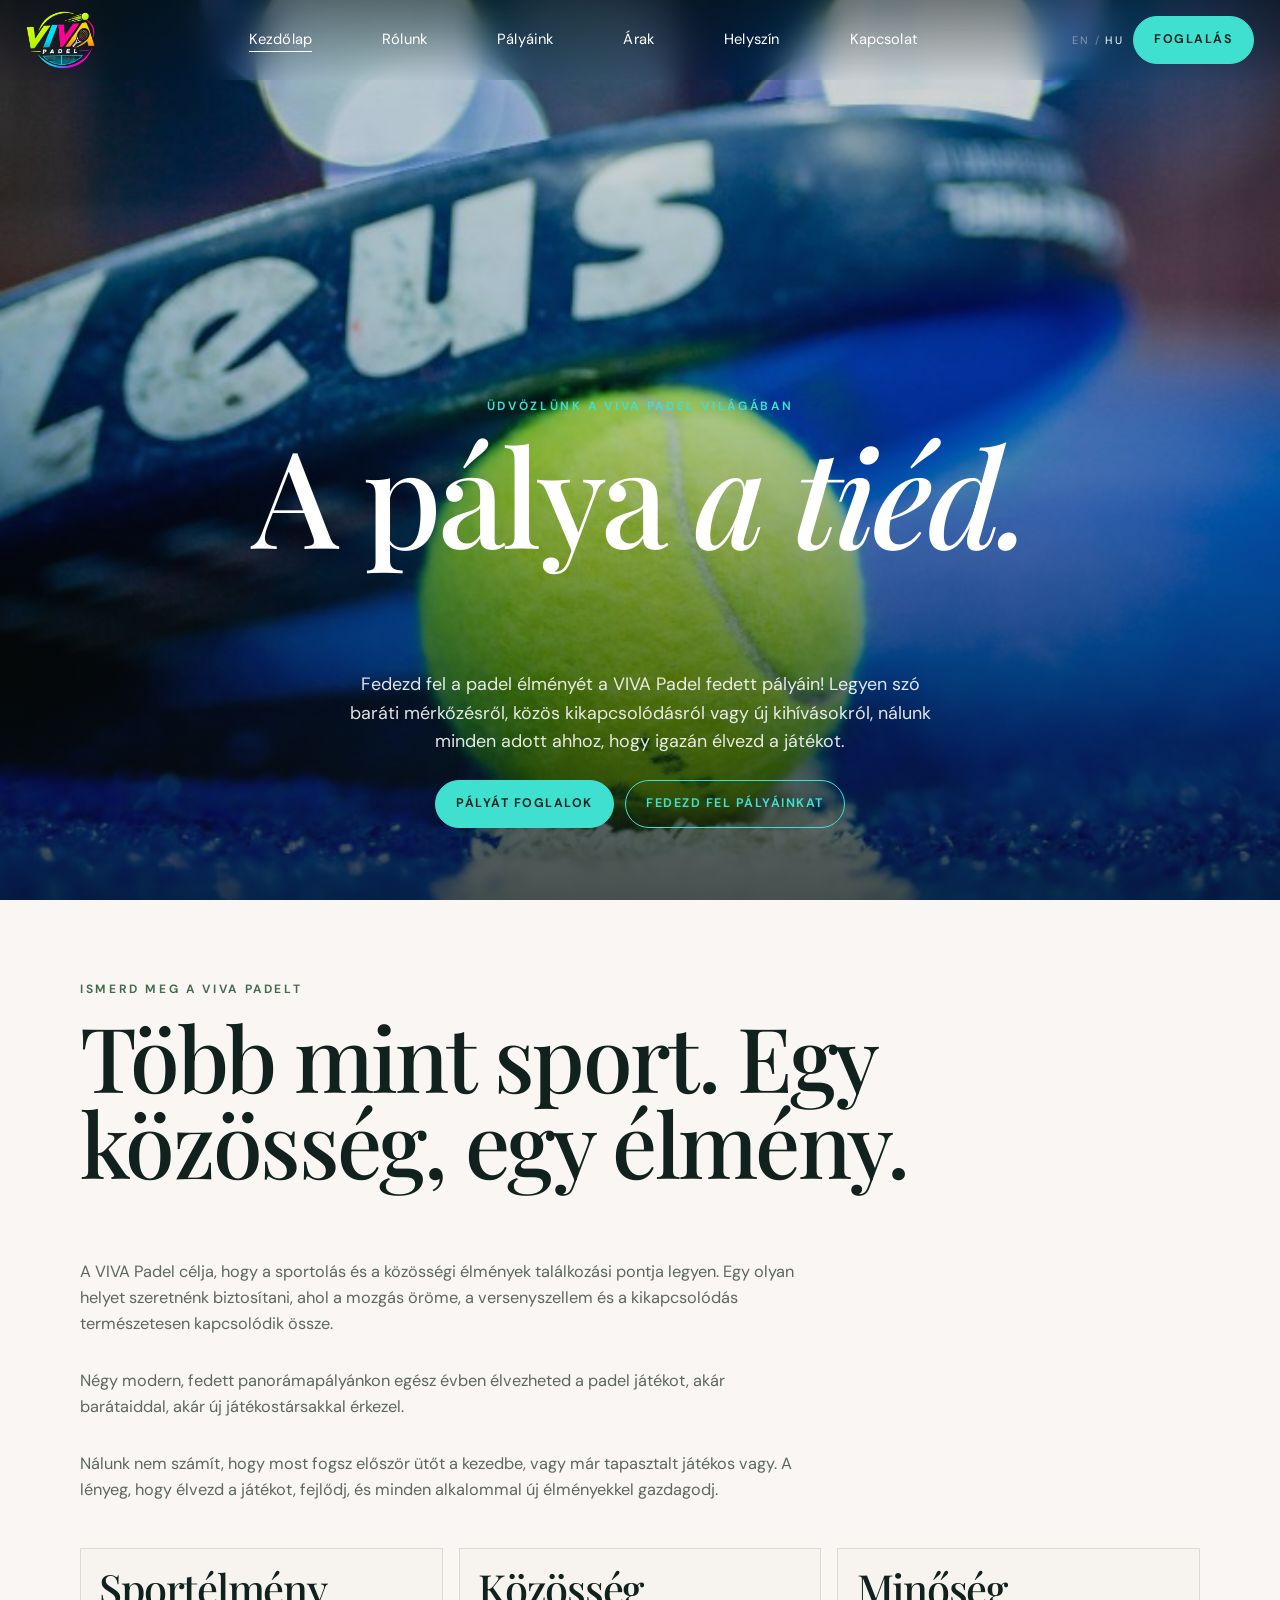
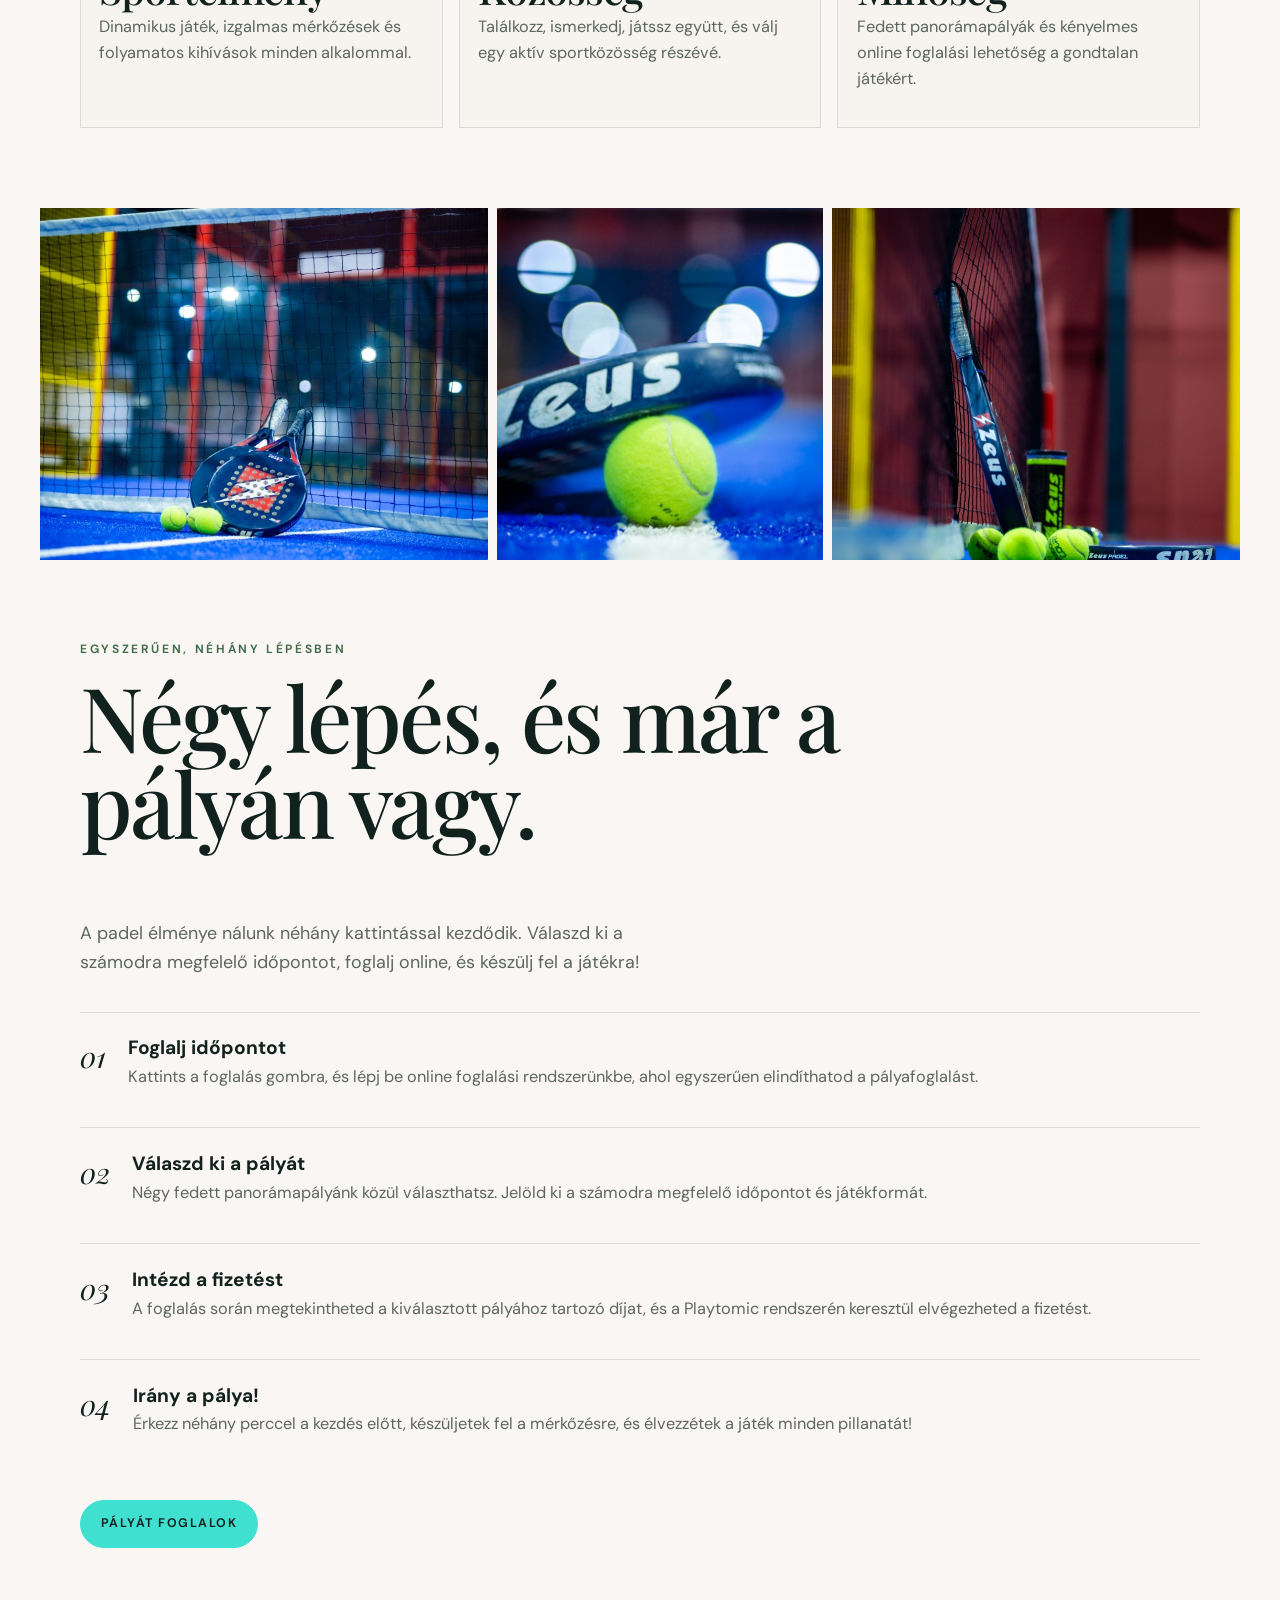
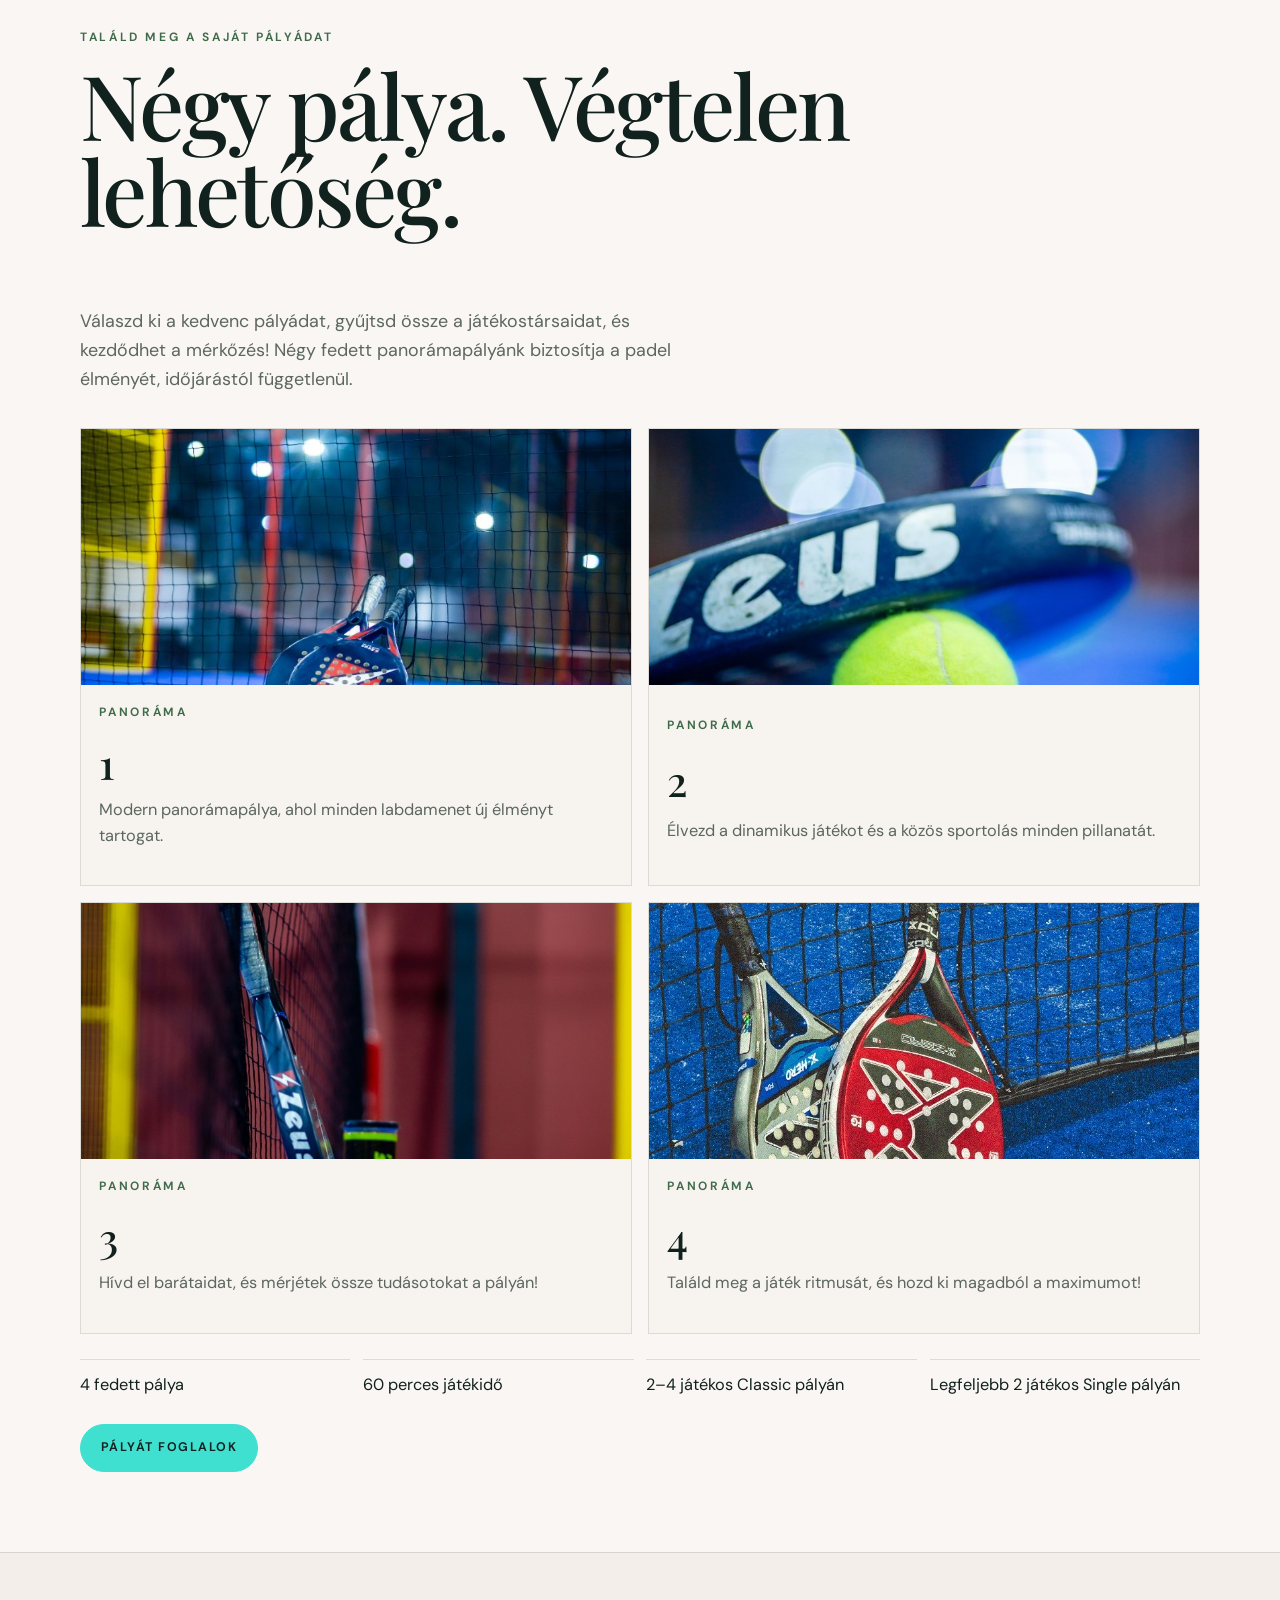
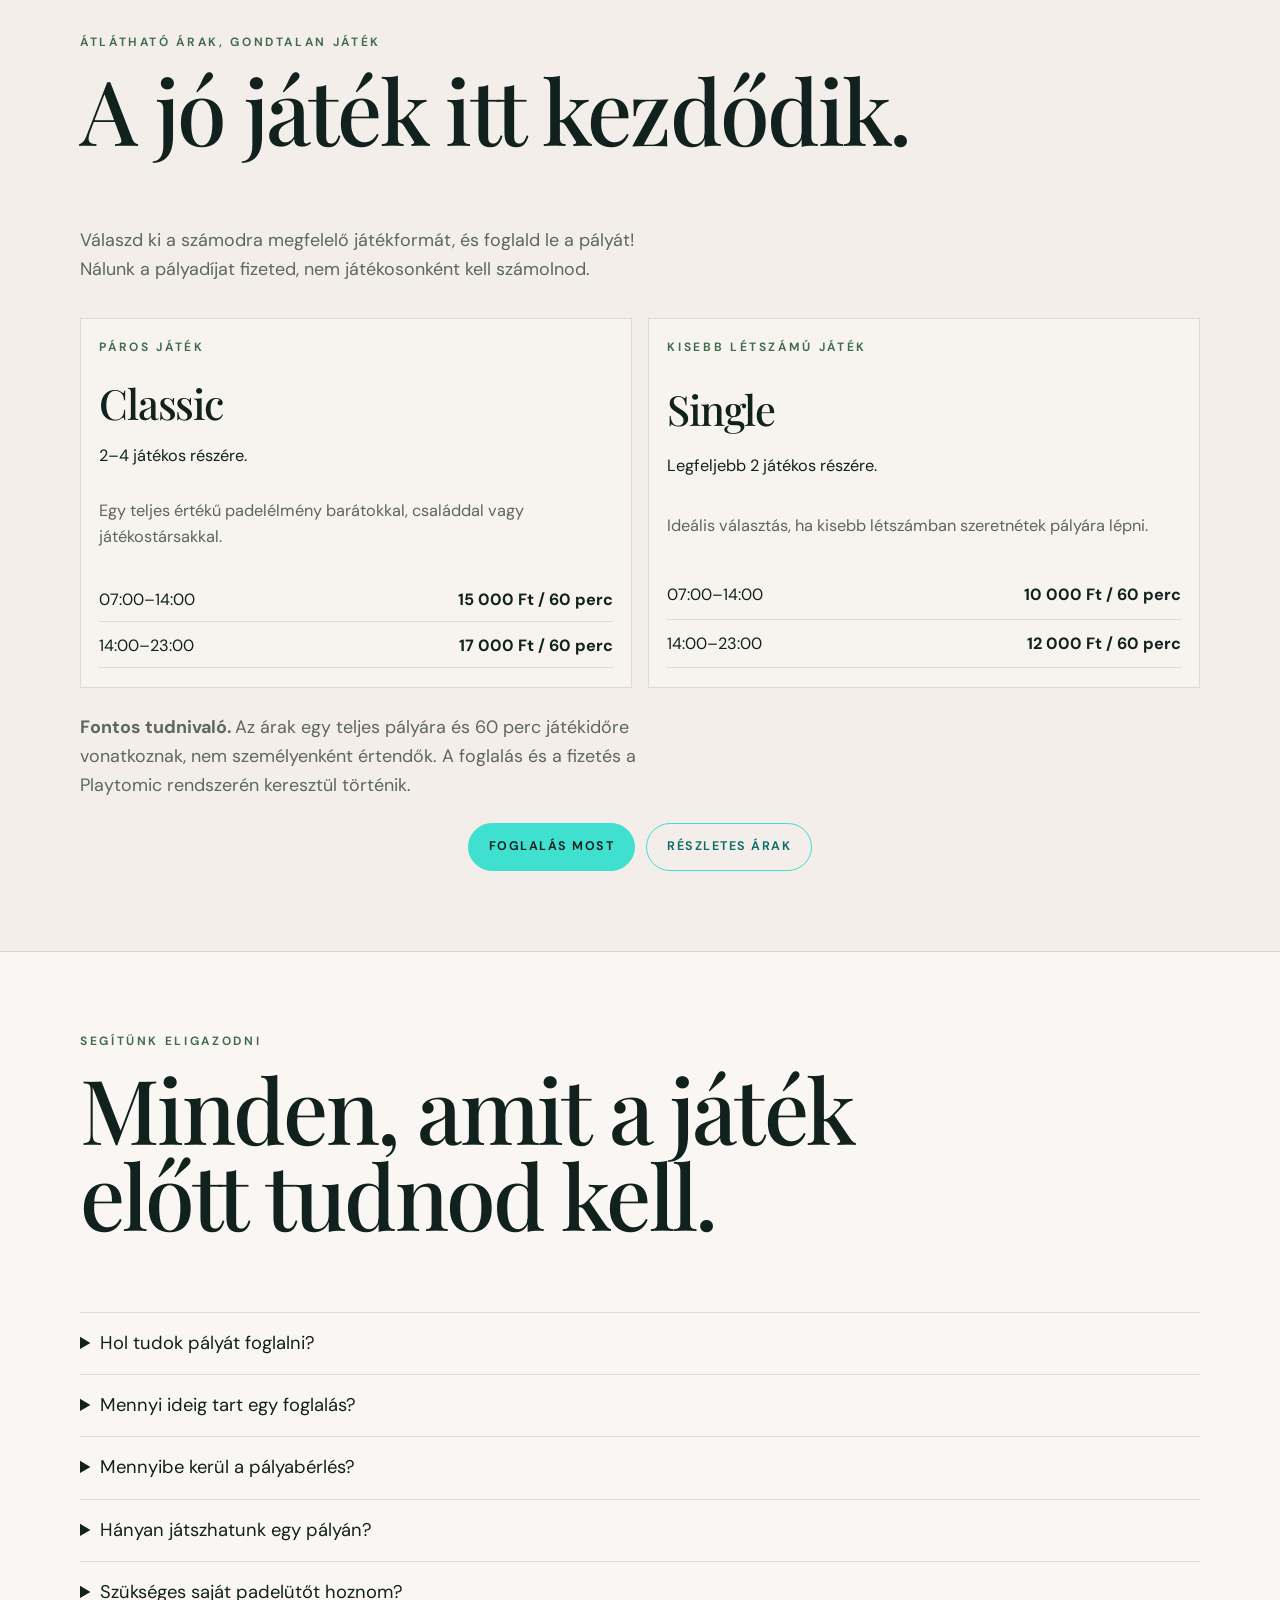
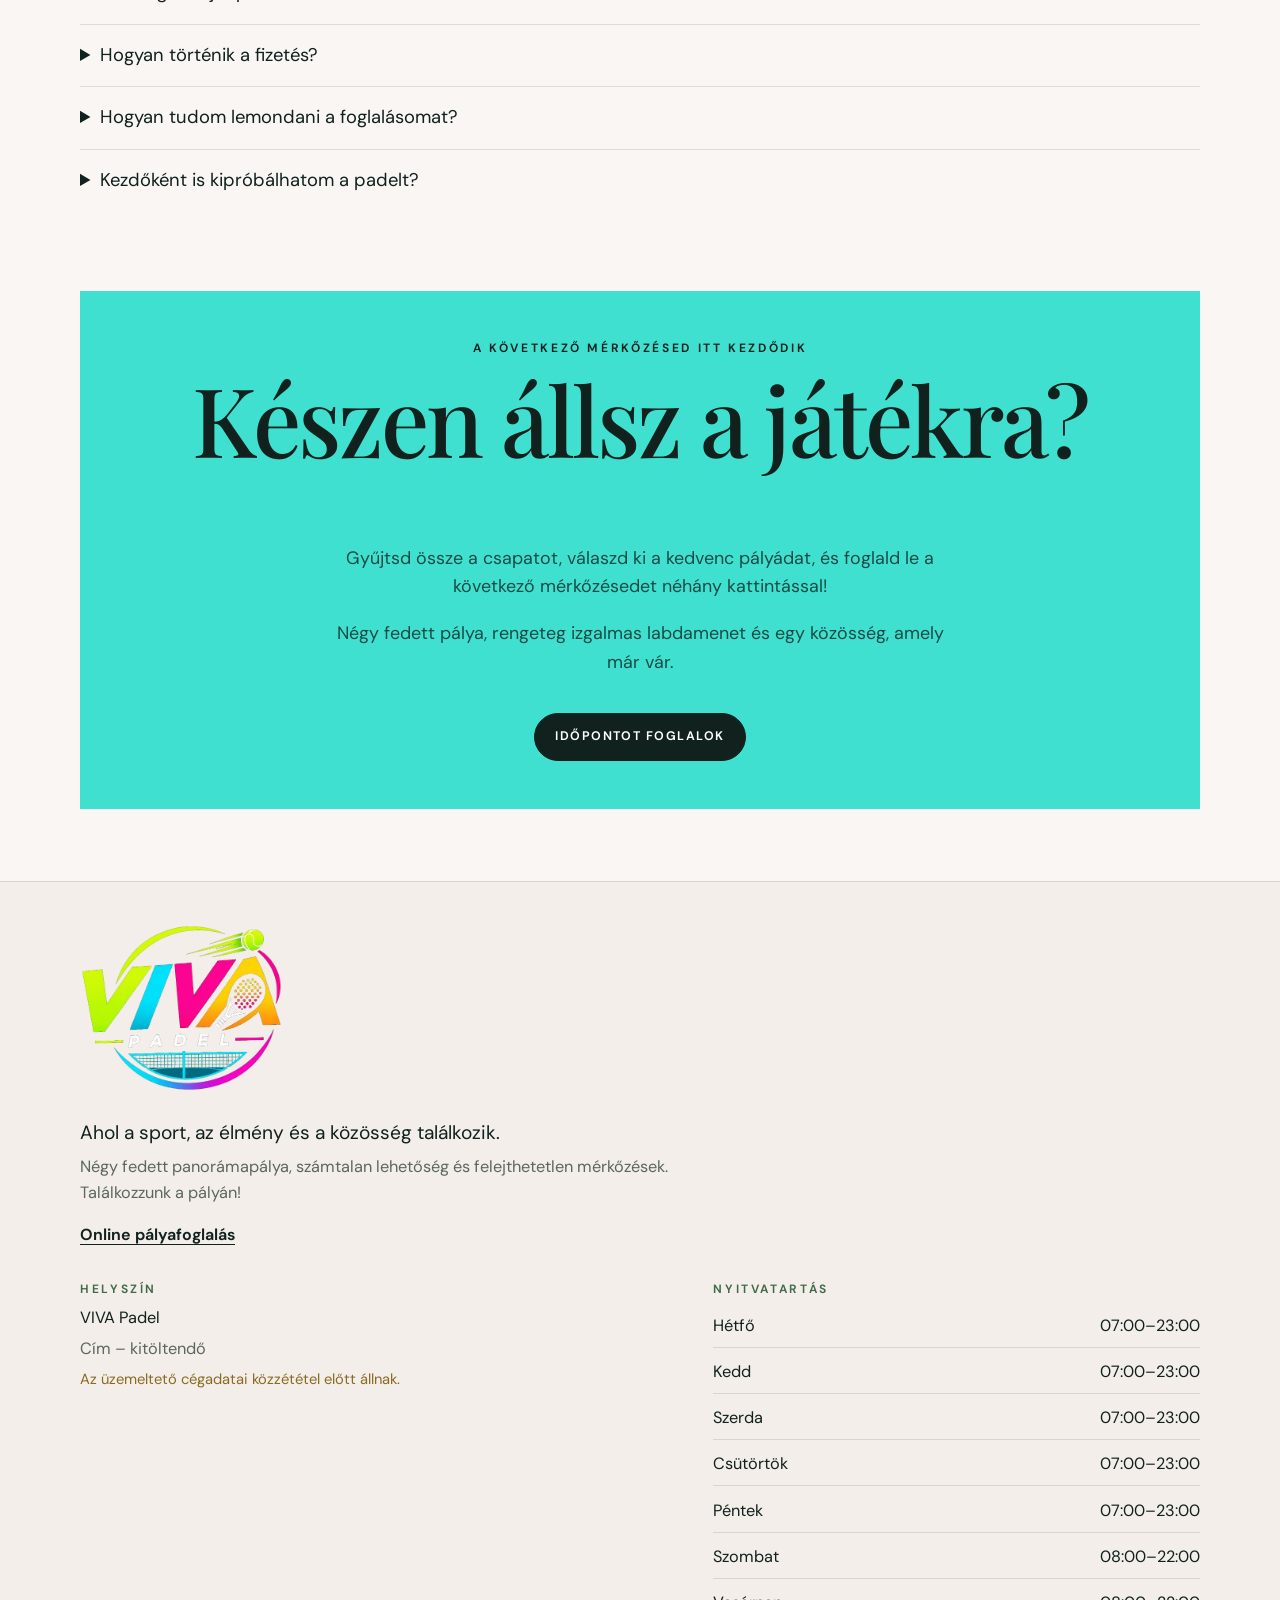
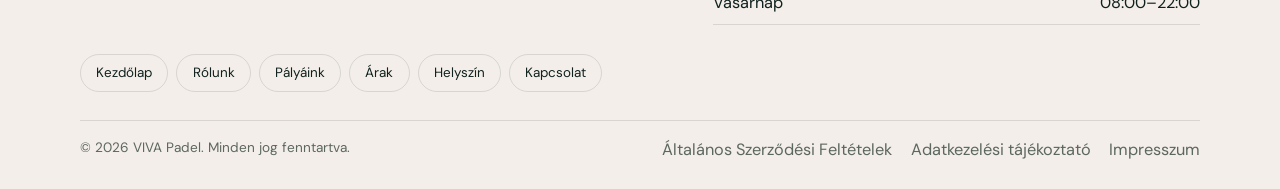
==== web/index.html @ feeec8a4 "oldal" ====
<!DOCTYPE html>
<html lang="hu">
<head>
  <meta charset="utf-8">
  <meta name="viewport" content="width=device-width, initial-scale=1">
  <title>VIVA Padel · Padelklub</title>
  <meta name="description" content="Fedezd fel a padel élményét a VIVA Padel fedett pályáin. Négy fedett panorámapálya, 60 perces játékidő.">
  <link rel="icon" href="images/logo.png">
  <link rel="preconnect" href="https://fonts.googleapis.com">
  <link rel="preconnect" href="https://fonts.gstatic.com" crossorigin>
  <link href="https://fonts.googleapis.com/css2?family=DM+Sans:ital,opsz,wght@0,9..40,400;0,9..40,500;0,9..40,600;0,9..40,700&family=Playfair+Display:ital,wght@0,500;0,600;1,500;1,600&display=swap" rel="stylesheet">
  <link rel="stylesheet" href="css/site.css">
  <script>try{if(localStorage.getItem("viva-locale")==="en")document.documentElement.classList.add("lang-en")}catch(e){}</script>
</head>
<body data-title-hu="VIVA Padel · Padelklub" data-title-en="VIVA Padel · Padel club">
  <a class="skip hu" href="#tartalom">Ugrás a tartalomhoz</a>
  <a class="skip en" href="#tartalom">Skip to content</a>
  <header class="header header-home">
    <a href="index.html" class="brand" data-label-hu="VIVA Padel, főoldal" data-label-en="VIVA Padel, home" aria-label="VIVA Padel, főoldal" data-close>
      <img src="images/logo.png" alt="" width="1020" height="850" class="brand-logo">
    </a>
    <nav class="nav-desktop" data-label-hu="Főmenü" data-label-en="Main" aria-label="Főmenü">
        <a href="index.html" aria-current="page"><span class="hu">Kezdőlap</span><span class="en">Home</span></a>
        <a href="rolunk.html"><span class="hu">Rólunk</span><span class="en">About</span></a>
        <a href="palyak.html"><span class="hu">Pályáink</span><span class="en">Our courts</span></a>
        <a href="arak.html"><span class="hu">Árak</span><span class="en">Prices</span></a>
        <a href="helyszin.html"><span class="hu">Helyszín</span><span class="en">Location</span></a>
        <a href="kapcsolat.html"><span class="hu">Kapcsolat</span><span class="en">Contact</span></a>
    </nav>
    <div class="header-actions">
      <div class="lang-switch" role="group" data-label-hu="Nyelv" data-label-en="Language" aria-label="Nyelv">
      <button type="button" data-lang="en" aria-pressed="false">EN</button>
      <span aria-hidden="true">/</span>
      <button type="button" data-lang="hu" aria-pressed="true">HU</button>
    </div>
      <a class="btn btn-lime" href="https://playtomic.com" target="_blank" rel="noopener noreferrer"><span class="hu">Foglalás</span><span class="en">Book</span></a>
      <button class="menu-button" type="button" data-menu aria-expanded="false"><span class="hu">Menü</span><span class="en">Menu</span></button>
    </div>
  </header>
  <div class="menu-overlay">
    <div class="menu-top">
      <a href="index.html" class="brand" aria-label="VIVA Padel" data-close>
        <img src="images/logo.png" alt="" width="1020" height="850" class="brand-logo">
      </a>
      <button class="menu-button" type="button" data-close><span class="hu">Bezár</span><span class="en">Close</span></button>
    </div>
    <nav class="menu-links" data-label-hu="Mobilmenü" data-label-en="Menu" aria-label="Mobilmenü">
      <a href="index.html" aria-current="page"><span class="hu">Kezdőlap</span><span class="en">Home</span></a>
        <a href="rolunk.html"><span class="hu">Rólunk</span><span class="en">About</span></a>
        <a href="palyak.html"><span class="hu">Pályáink</span><span class="en">Our courts</span></a>
        <a href="arak.html"><span class="hu">Árak</span><span class="en">Prices</span></a>
        <a href="helyszin.html"><span class="hu">Helyszín</span><span class="en">Location</span></a>
        <a href="kapcsolat.html"><span class="hu">Kapcsolat</span><span class="en">Contact</span></a>
      <div class="lang-switch" role="group" data-label-hu="Nyelv" data-label-en="Language" aria-label="Nyelv">
      <button type="button" data-lang="en" aria-pressed="false">EN</button>
      <span aria-hidden="true">/</span>
      <button type="button" data-lang="hu" aria-pressed="true">HU</button>
    </div>
      <a class="btn btn-lime" href="https://playtomic.com" target="_blank" rel="noopener noreferrer" data-close><span class="hu">Foglalás</span><span class="en">Book</span></a>
    </nav>
  </div>
  <main id="tartalom">
    <section class="hero">
      <img class="hero-photo" src="images/hero.jpg" alt="Sárga padellabda és ütő a kék pályán" width="682" height="1024">
      <div class="hero-shade" aria-hidden="true"></div>
      <div class="hero-stage">
        <p class="kicker"><span class="hu">Üdvözlünk a VIVA Padel világában</span><span class="en">Welcome to the world of VIVA Padel</span></p>
        <h1><span class="hu">A pálya</span><span class="en">The court</span><span class="hero-italic"><span class="hu"> a tiéd.</span><span class="en"> is yours.</span></span></h1>
        <p class="lead"><span class="hu">Fedezd fel a padel élményét a VIVA Padel fedett pályáin! Legyen szó baráti mérkőzésről, közös kikapcsolódásról vagy új kihívásokról, nálunk minden adott ahhoz, hogy igazán élvezd a játékot.</span><span class="en">Discover padel on the indoor courts of VIVA Padel. A match with friends, time together, or a new challenge: everything is here for you to enjoy the game.</span></p>
        <div class="hero-actions">
          <a class="btn btn-lime" href="https://playtomic.com" target="_blank" rel="noopener noreferrer"><span class="hu">Pályát foglalok</span><span class="en">Book a court</span></a>
          <a class="btn btn-ghost" href="palyak.html"><span class="hu">Fedezd fel pályáinkat</span><span class="en">Discover our courts</span></a>
        </div>
      </div>
    </section>
    <section class="section intro">
      <div class="section-head wide">
        <p class="kicker"><span class="hu">Ismerd meg a VIVA Padelt</span><span class="en">Meet VIVA Padel</span></p>
        <h2><span class="hu">Több mint sport. Egy közösség, egy élmény.</span><span class="en">More than a sport. A community, an experience.</span></h2>
      </div>
      <div class="prose">
        <p><span class="hu">A VIVA Padel célja, hogy a sportolás és a közösségi élmények találkozási pontja legyen. Egy olyan helyet szeretnénk biztosítani, ahol a mozgás öröme, a versenyszellem és a kikapcsolódás természetesen kapcsolódik össze.</span><span class="en">VIVA Padel is where sport and community meet. We want a place where the joy of movement, a competitive spirit, and time off come together naturally.</span></p>
        <p><span class="hu">Négy modern, fedett panorámapályánkon egész évben élvezheted a padel játékot, akár barátaiddal, akár új játékostársakkal érkezel.</span><span class="en">On our four modern indoor panorama courts you can play padel all year, whether you arrive with friends or with new partners.</span></p>
        <p><span class="hu">Nálunk nem számít, hogy most fogsz először ütőt a kezedbe, vagy már tapasztalt játékos vagy. A lényeg, hogy élvezd a játékot, fejlődj, és minden alkalommal új élményekkel gazdagodj.</span><span class="en">It does not matter if this is your first time holding a racket or you already know the game. Enjoy it, get better, and leave with something new every time.</span></p>
      </div>
      <div class="card-grid values">
        <article class="card"><h3><span class="hu">Sportélmény</span><span class="en">The game</span></h3><p class="muted"><span class="hu">Dinamikus játék, izgalmas mérkőzések és folyamatos kihívások minden alkalommal.</span><span class="en">Fast rallies, close matches, and a new challenge every time you play.</span></p></article>
        <article class="card"><h3><span class="hu">Közösség</span><span class="en">Community</span></h3><p class="muted"><span class="hu">Találkozz, ismerkedj, játssz együtt, és válj egy aktív sportközösség részévé.</span><span class="en">Meet people, play together, and become part of an active sports community.</span></p></article>
        <article class="card"><h3><span class="hu">Minőség</span><span class="en">Quality</span></h3><p class="muted"><span class="hu">Fedett panorámapályák és kényelmes online foglalási lehetőség a gondtalan játékért.</span><span class="en">Indoor panorama courts and easy online booking, so the game stays simple.</span></p></article>
      </div>
    </section>
    <section class="photo-row" data-label-hu="Pályaképek" data-label-en="Court photos" aria-label="Pályaképek">
      <img src="images/gallery-1.jpg" alt="">
      <img src="images/hero.jpg" alt="">
      <img src="images/gallery-2.jpg" alt="">
    </section>
    <section class="section">
      <div class="section-head wide">
        <p class="kicker"><span class="hu">Egyszerűen, néhány lépésben</span><span class="en">A few simple steps</span></p>
        <h2><span class="hu">Négy lépés, és már a pályán vagy.</span><span class="en">Four steps, and you are on court.</span></h2>
        <p class="lead"><span class="hu">A padel élménye nálunk néhány kattintással kezdődik. Válaszd ki a számodra megfelelő időpontot, foglalj online, és készülj fel a játékra!</span><span class="en">Padel here starts with a few clicks. Choose a time that suits you, book online, and get ready to play.</span></p>
      </div>
      <div class="ways">
        <article class="way"><span class="way-no">01</span><div><strong><span class="hu">Foglalj időpontot</span><span class="en">Book a time</span></strong><p class="muted"><span class="hu">Kattints a foglalás gombra, és lépj be online foglalási rendszerünkbe, ahol egyszerűen elindíthatod a pályafoglalást.</span><span class="en">Click the booking button and open our online system, where you can start a court booking.</span></p></div></article>
        <article class="way"><span class="way-no">02</span><div><strong><span class="hu">Válaszd ki a pályát</span><span class="en">Choose your court</span></strong><p class="muted"><span class="hu">Négy fedett panorámapályánk közül választhatsz. Jelöld ki a számodra megfelelő időpontot és játékformát.</span><span class="en">Pick from four indoor panorama courts. Choose the time and the format that suits you.</span></p></div></article>
        <article class="way"><span class="way-no">03</span><div><strong><span class="hu">Intézd a fizetést</span><span class="en">Pay</span></strong><p class="muted"><span class="hu">A foglalás során megtekintheted a kiválasztott pályához tartozó díjat, és a Playtomic rendszerén keresztül elvégezheted a fizetést.</span><span class="en">During booking you see the fee for the court you chose, and you pay through Playtomic.</span></p></div></article>
        <article class="way"><span class="way-no">04</span><div><strong><span class="hu">Irány a pálya!</span><span class="en">Head to the court</span></strong><p class="muted"><span class="hu">Érkezz néhány perccel a kezdés előtt, készüljetek fel a mérkőzésre, és élvezzétek a játék minden pillanatát!</span><span class="en">Arrive a few minutes early, get ready for the match, and enjoy every moment of the game.</span></p></div></article>
      </div>
      <div class="section-action"><a class="btn btn-lime" href="https://playtomic.com" target="_blank" rel="noopener noreferrer"><span class="hu">Pályát foglalok</span><span class="en">Book a court</span></a></div>
    </section>
    <section class="section" style="padding-top: 0">
      <div class="section-head wide">
        <p class="kicker"><span class="hu">Találd meg a saját pályádat</span><span class="en">Find your own court</span></p>
        <h2><span class="hu">Négy pálya. Végtelen lehetőség.</span><span class="en">Four courts. Endless ways to play.</span></h2>
        <p class="lead"><span class="hu">Válaszd ki a kedvenc pályádat, gyűjtsd össze a játékostársaidat, és kezdődhet a mérkőzés! Négy fedett panorámapályánk biztosítja a padel élményét, időjárástól függetlenül.</span><span class="en">Choose your favourite court, get your partners together, and the match can start. Four indoor panorama courts, whatever the weather.</span></p>
      </div>
      <div class="court-grid">
          <article class="card photo-card">
            <img src="images/gallery-1.jpg" alt="">
            <div>
              <p class="kicker"><span class="hu">Panoráma</span><span class="en">Panorama</span></p>
              <h3>1</h3>
              <p class="muted"><span class="hu">Modern panorámapálya, ahol minden labdamenet új élményt tartogat.</span><span class="en">A modern panorama court, where every rally feels new.</span></p>
            </div>
          </article>
          <article class="card photo-card">
            <img src="images/hero.jpg" alt="">
            <div>
              <p class="kicker"><span class="hu">Panoráma</span><span class="en">Panorama</span></p>
              <h3>2</h3>
              <p class="muted"><span class="hu">Élvezd a dinamikus játékot és a közös sportolás minden pillanatát.</span><span class="en">Enjoy the pace of the game and every moment of playing together.</span></p>
            </div>
          </article>
          <article class="card photo-card">
            <img src="images/gallery-2.jpg" alt="">
            <div>
              <p class="kicker"><span class="hu">Panoráma</span><span class="en">Panorama</span></p>
              <h3>3</h3>
              <p class="muted"><span class="hu">Hívd el barátaidat, és mérjétek össze tudásotokat a pályán!</span><span class="en">Bring your friends and see how you match up on court.</span></p>
            </div>
          </article>
          <article class="card photo-card">
            <img src="images/court-4.jpg" alt="">
            <div>
              <p class="kicker"><span class="hu">Panoráma</span><span class="en">Panorama</span></p>
              <h3>4</h3>
              <p class="muted"><span class="hu">Találd meg a játék ritmusát, és hozd ki magadból a maximumot!</span><span class="en">Find the rhythm of the game and play at your best.</span></p>
            </div>
          </article>
      </div>
      <ul class="facts">
          <li><span class="hu">4 fedett pálya</span><span class="en">4 indoor courts</span></li>
          <li><span class="hu">60 perces játékidő</span><span class="en">60-minute game time</span></li>
          <li><span class="hu">2–4 játékos Classic pályán</span><span class="en">2–4 players on Classic</span></li>
          <li><span class="hu">Legfeljebb 2 játékos Single pályán</span><span class="en">Up to 2 players on Single</span></li>
        </ul>
      <div class="section-action"><a class="btn btn-lime" href="https://playtomic.com" target="_blank" rel="noopener noreferrer"><span class="hu">Pályát foglalok</span><span class="en">Book a court</span></a></div>
    </section>
    <section class="price-band">
      <div class="section">
        <div class="section-head wide">
          <p class="kicker"><span class="hu">Átlátható árak, gondtalan játék</span><span class="en">Clear prices, an easy game</span></p>
          <h2><span class="hu">A jó játék itt kezdődik.</span><span class="en">The good game starts here.</span></h2>
          <p class="lead"><span class="hu">Válaszd ki a számodra megfelelő játékformát, és foglald le a pályát! Nálunk a pályadíjat fizeted, nem játékosonként kell számolnod.</span><span class="en">Choose the format that suits you, and book the court. You pay for the court, not per player.</span></p>
        </div>
        <div>
        <div class="price-grid">
          <article class="card stack">
            <p class="kicker"><span class="hu">Páros játék</span><span class="en">Doubles</span></p>
            <h3>Classic</h3>
            <p><span class="hu">2–4 játékos részére.</span><span class="en">For 2–4 players.</span></p>
            <p class="muted"><span class="hu">Egy teljes értékű padelélmény barátokkal, családdal vagy játékostársakkal.</span><span class="en">A full game of padel with friends, family, or partners.</span></p>
            <ul class="hours">
              <li><span>07:00–14:00</span><strong>15 000 Ft / <span class="hu">60 perc</span><span class="en">60 min</span></strong></li>
              <li><span>14:00–23:00</span><strong>17 000 Ft / <span class="hu">60 perc</span><span class="en">60 min</span></strong></li>
            </ul>
          </article>
          <article class="card stack">
            <p class="kicker"><span class="hu">Kisebb létszámú játék</span><span class="en">Fewer players</span></p>
            <h3>Single</h3>
            <p><span class="hu">Legfeljebb 2 játékos részére.</span><span class="en">For up to 2 players.</span></p>
            <p class="muted"><span class="hu">Ideális választás, ha kisebb létszámban szeretnétek pályára lépni.</span><span class="en">A good choice when you want to play with fewer people.</span></p>
            <ul class="hours">
              <li><span>07:00–14:00</span><strong>10 000 Ft / <span class="hu">60 perc</span><span class="en">60 min</span></strong></li>
              <li><span>14:00–23:00</span><strong>12 000 Ft / <span class="hu">60 perc</span><span class="en">60 min</span></strong></li>
            </ul>
          </article>
        </div>
        <p class="lead" style="margin-top: 1.6rem">
          <strong><span class="hu">Fontos tudnivaló. </span><span class="en">Good to know. </span></strong>
          <span class="hu">Az árak egy teljes pályára és 60 perc játékidőre vonatkoznak, nem személyenként értendők. A foglalás és a fizetés a Playtomic rendszerén keresztül történik.</span><span class="en">Prices are for one full court and 60 minutes of play, not per person. Booking and payment go through Playtomic.</span>
        </p>
      </div>
        <div class="hero-actions">
          <a class="btn btn-lime" href="https://playtomic.com" target="_blank" rel="noopener noreferrer"><span class="hu">Foglalás most</span><span class="en">Book now</span></a>
          <a class="btn btn-ghost" href="arak.html"><span class="hu">Részletes árak</span><span class="en">Full prices</span></a>
        </div>
      </div>
    </section>
    <section class="section">
      <div class="section-head wide">
        <p class="kicker"><span class="hu">Segítünk eligazodni</span><span class="en">We will help you find your way</span></p>
        <h2><span class="hu">Minden, amit a játék előtt tudnod kell.</span><span class="en">Everything to know before you play.</span></h2>
      </div>
      <div class="faq">
          <details>
            <summary><span class="hu">Hol tudok pályát foglalni?</span><span class="en">Where can I book a court?</span></summary>
            <p><span class="hu">Pályát online, a weboldalunkon található foglalás gombra kattintva, a Playtomic rendszerén keresztül tudsz foglalni. Itt megtekintheted az elérhető időpontokat, kiválaszthatod a pályát, és elvégezheted a foglalást.</span><span class="en">Book online through Playtomic, using the booking button on our site. You can see open times, choose a court, and complete the booking there.</span></p>
          </details>
          <details>
            <summary><span class="hu">Mennyi ideig tart egy foglalás?</span><span class="en">How long is a booking?</span></summary>
            <p><span class="hu">Egy foglalás alapértelmezetten 60 perc játékidőt biztosít. Amennyiben hosszabb időt szeretnétek játszani, további időpontot is foglalhattok az elérhetőség függvényében.</span><span class="en">A booking is 60 minutes of play. If you want longer, you can book another slot when one is free.</span></p>
          </details>
          <details>
            <summary><span class="hu">Mennyibe kerül a pályabérlés?</span><span class="en">How much does a court cost?</span></summary>
            <p><span class="hu">A Classic pályafoglalás 15 000 Ft-tól, a Single pályafoglalás 10 000 Ft-tól érhető el 60 percre. A pontos díj a választott időponttól függ.</span><span class="en">Classic starts at 15,000 Ft, and Single at 10,000 Ft, for 60 minutes. The exact fee depends on the time you choose.</span></p>
          </details>
          <details>
            <summary><span class="hu">Hányan játszhatunk egy pályán?</span><span class="en">How many people can play on one court?</span></summary>
            <p><span class="hu">A Classic pályafoglalás 2–4 játékos számára alkalmas, míg a Single foglalás legfeljebb 2 játékos részére szól.</span><span class="en">Classic is for 2–4 players. Single is for up to 2.</span></p>
          </details>
          <details>
            <summary><span class="hu">Szükséges saját padelütőt hoznom?</span><span class="en">Do I need my own padel racket?</span></summary>
            <p><span class="hu">Nem feltétlenül! Amennyiben nincs saját felszerelésed, a recepción lehetőséged van ütőt kérni. Az ütőbérlés aktuális díjáról a helyszínen érdeklődhetsz.</span><span class="en">Not necessarily. If you do not have your own, you can ask for a racket at reception. The rental fee is told there.</span></p>
          </details>
          <details>
            <summary><span class="hu">Hogyan történik a fizetés?</span><span class="en">How do I pay?</span></summary>
            <p><span class="hu">A fizetés a Playtomic online foglalási rendszerén keresztül történik, a foglalás során megadott feltételek szerint.</span><span class="en">You pay through Playtomic while you book, under the terms shown there.</span></p>
          </details>
          <details>
            <summary><span class="hu">Hogyan tudom lemondani a foglalásomat?</span><span class="en">How do I cancel a booking?</span></summary>
            <p><span class="hu">A foglalás lemondását a Playtomic rendszerén keresztül tudod intézni. A lemondásra vonatkozó feltételeket a foglalási rendszer szabályzata tartalmazza.</span><span class="en">Cancel through Playtomic. The cancellation rules are in the booking system’s terms.</span></p>
          </details>
          <details>
            <summary><span class="hu">Kezdőként is kipróbálhatom a padelt?</span><span class="en">Can I try padel as a beginner?</span></summary>
            <p><span class="hu">Természetesen! A padel könnyen elsajátítható, élvezetes sport, amelyet kezdőként is bátran kipróbálhatsz. Hívd el barátaidat, és tapasztaljátok meg együtt a játék örömét!</span><span class="en">Yes. Padel is easy to pick up and fun from the first game. Bring your friends and try it together.</span></p>
          </details>
        </div>
    </section>
    <section class="cta-band">
      <p class="kicker"><span class="hu">A következő mérkőzésed itt kezdődik</span><span class="en">Your next match starts here</span></p>
      <h2><span class="hu">Készen állsz a játékra?</span><span class="en">Ready to play?</span></h2>
      <p class="lead"><span class="hu">Gyűjtsd össze a csapatot, válaszd ki a kedvenc pályádat, és foglald le a következő mérkőzésedet néhány kattintással!</span><span class="en">Get the team together, choose your favourite court, and book your next match in a few clicks.</span></p>
      <p class="lead"><span class="hu">Négy fedett pálya, rengeteg izgalmas labdamenet és egy közösség, amely már vár.</span><span class="en">Four indoor courts, rally after rally, and a community that is already waiting.</span></p>
      <a class="btn btn-light" href="https://playtomic.com" target="_blank" rel="noopener noreferrer"><span class="hu">Időpontot foglalok</span><span class="en">Book a time</span></a>
    </section>
  </main>
  <footer class="site-footer">
    <div class="footer-inner">
      <a href="index.html" class="footer-brand" aria-label="VIVA Padel">
        <img src="images/logo.png" alt="" width="1020" height="850" class="footer-logo">
      </a>
      <p class="footer-lead"><span class="hu">Ahol a sport, az élmény és a közösség találkozik.</span><span class="en">Where sport, the experience, and the community meet.</span></p>
      <p class="muted footer-text"><span class="hu">Négy fedett panorámapálya, számtalan lehetőség és felejthetetlen mérkőzések. Találkozzunk a pályán!</span><span class="en">Four indoor panorama courts, plenty of ways to play, and matches you will remember. See you on court.</span></p>
      <p><a class="footer-book" href="https://playtomic.com" target="_blank" rel="noopener noreferrer"><span class="hu">Online pályafoglalás</span><span class="en">Book a court online</span></a></p>
      <div class="footer-grid">
        <div>
          <p class="kicker"><span class="hu">Helyszín</span><span class="en">Location</span></p>
          <p>VIVA Padel</p>
          <p class="muted"><span class="hu">Cím – kitöltendő</span><span class="en">Address — to be added</span></p>
          <p class="legal-note"><span class="hu">Az üzemeltető cégadatai közzététel előtt állnak.</span><span class="en">The operator’s company details are still to be published.</span></p>
        </div>
        <div>
          <p class="kicker"><span class="hu">Nyitvatartás</span><span class="en">Hours</span></p>
          <ul class="hours">
            <li><span><span class="hu">Hétfő</span><span class="en">Monday</span></span><span>07:00–23:00</span></li>
            <li><span><span class="hu">Kedd</span><span class="en">Tuesday</span></span><span>07:00–23:00</span></li>
            <li><span><span class="hu">Szerda</span><span class="en">Wednesday</span></span><span>07:00–23:00</span></li>
            <li><span><span class="hu">Csütörtök</span><span class="en">Thursday</span></span><span>07:00–23:00</span></li>
            <li><span><span class="hu">Péntek</span><span class="en">Friday</span></span><span>07:00–23:00</span></li>
            <li><span><span class="hu">Szombat</span><span class="en">Saturday</span></span><span>08:00–22:00</span></li>
            <li><span><span class="hu">Vasárnap</span><span class="en">Sunday</span></span><span>08:00–22:00</span></li>
          </ul>
        </div>
      </div>
      <nav class="footer-pages" data-label-hu="Oldalak" data-label-en="Pages" aria-label="Oldalak">
        <a href="index.html"><span class="hu">Kezdőlap</span><span class="en">Home</span></a>
        <a href="rolunk.html"><span class="hu">Rólunk</span><span class="en">About</span></a>
        <a href="palyak.html"><span class="hu">Pályáink</span><span class="en">Our courts</span></a>
        <a href="arak.html"><span class="hu">Árak</span><span class="en">Prices</span></a>
        <a href="helyszin.html"><span class="hu">Helyszín</span><span class="en">Location</span></a>
        <a href="kapcsolat.html"><span class="hu">Kapcsolat</span><span class="en">Contact</span></a>
      </nav>
      <div class="footer-bottom">
        <p class="fine">© <span class="year">2026</span> VIVA Padel. <span class="hu">Minden jog fenntartva.</span><span class="en">All rights reserved.</span></p>
        <div class="footer-links">
          <a href="aszf.html"><span class="hu">Általános Szerződési Feltételek</span><span class="en">Terms and conditions</span></a>
          <a href="adatvedelem.html"><span class="hu">Adatkezelési tájékoztató</span><span class="en">Privacy notice</span></a>
          <a href="impresszum.html"><span class="hu">Impresszum</span><span class="en">Imprint</span></a>
        </div>
      </div>
    </div>
  </footer>
  <script src="js/site.js"></script>
</body>
</html>
---- web/css/site.css ----
:root {
  --bg: #faf6f4;
  --bg-2: #f3eee9;
  --ink: #10211e;
  --muted: #5c675f;
  --line: rgba(16, 33, 30, 0.12);
  --card: #f7f3ef;
  --accent: #40e0d0;
  --lime: #40e0d0;
  --cyan: #1f6f66;
  --magenta: #10211e;
  --gold: #8a6a22;
  --shadow: 0 18px 40px rgba(16, 33, 30, 0.06);
  color-scheme: light;
}

* { box-sizing: border-box; }
html { scroll-behavior: smooth; }
body {
  margin: 0;
  min-height: 100vh;
  display: flex;
  flex-direction: column;
  background: var(--bg);
  color: var(--ink);
  font-family: var(--font-sans), sans-serif;
  font-size: 1.02rem;
  line-height: 1.6;
}
main { flex: 1; }
a { color: inherit; text-decoration: none; }
button, input, select, textarea { font: inherit; color: inherit; }
img { max-width: 100%; display: block; }
h1, h2, h3, p { margin-top: 0; }
h1, h2, h3 {
  font-family: var(--font-display), serif;
  font-weight: 500;
  letter-spacing: -0.03em;
  line-height: 0.96;
}
.skip {
  position: absolute;
  left: 1rem;
  top: -4rem;
  background: white;
  color: var(--ink);
  padding: 0.6rem 0.8rem;
  z-index: 80;
}
.skip:focus { top: 1rem; }

.header {
  position: fixed;
  z-index: 40;
  top: 0;
  left: 0;
  right: 0;
  display: flex;
  align-items: center;
  justify-content: space-between;
  gap: 1rem;
  min-height: 4.6rem;
  padding: 0.7rem 1.1rem;
  background: transparent;
  border-bottom: 1px solid var(--line);
}
.header::before {
  content: "";
  position: absolute;
  inset: 0;
  z-index: -1;
  background: rgba(250, 246, 244, 0.9);
  -webkit-backdrop-filter: blur(16px);
  backdrop-filter: blur(16px);
  pointer-events: none;
}
.header-home {
  border-bottom-color: transparent;
  color: white;
}
.header-home::before {
  background: linear-gradient(180deg, rgba(8, 16, 14, 0.45), transparent);
}
.brand {
  display: flex;
  align-items: center;
  line-height: 0;
  background: transparent;
  -webkit-tap-highlight-color: transparent;
}
.brand:focus { outline: none; }
.brand:focus-visible { outline: 2px solid var(--accent); outline-offset: 3px; }
.brand-logo {
  height: 3.2rem;
  width: auto;
  background: transparent;
  -webkit-tap-highlight-color: transparent;
  pointer-events: none;
  transform: translateZ(0);
}
.nav-desktop { display: none; }
.nav-desktop a {
  font-size: 0.92rem;
  letter-spacing: 0.01em;
}
.nav-desktop a[aria-current="page"] { border-bottom: 1px solid currentColor; }
.header-actions { display: flex; align-items: center; gap: 0.6rem; }
.header-actions .lang-switch,
.header-actions .btn { display: none; }
.header-home .btn-lime {
  background: #40e0d0;
  color: var(--ink);
  border-color: #40e0d0;
}
.header-home .menu-button { color: white; border-color: rgba(255, 255, 255, 0.45); }

.lang-switch {
  display: inline-flex;
  align-items: center;
  gap: 0.28rem;
  font-size: 0.68rem;
  letter-spacing: 0.2em;
  line-height: 1;
}
.lang-switch button {
  border: 0;
  background: transparent;
  padding: 0.15rem 0;
  color: inherit;
  opacity: 0.4;
  cursor: pointer;
  letter-spacing: inherit;
  font-size: inherit;
}
.lang-switch button[aria-pressed="true"] { opacity: 1; }
.lang-switch span { opacity: 0.35; }
.menu-links .lang-switch { margin-top: 0.8rem; font-size: 0.9rem; }

.menu-button, .btn {
  border: 1px solid var(--line);
  background: transparent;
  border-radius: 999px;
}
.menu-button {
  min-height: 2.6rem;
  padding: 0 0.85rem;
  letter-spacing: 0.14em;
  text-transform: uppercase;
  font-size: 0.72rem;
}
.btn {
  display: inline-flex;
  align-items: center;
  justify-content: center;
  min-height: 3rem;
  padding: 0.75rem 1.25rem;
  font-size: 0.78rem;
  font-weight: 650;
  letter-spacing: 0.12em;
  text-transform: uppercase;
  transition: background 160ms ease, color 160ms ease, border-color 160ms ease;
}
.btn-lime, .btn-light { background: #40e0d0; color: var(--ink); border-color: #40e0d0; }
.btn-lime:hover, .btn-light:hover, .header-home .btn-lime:hover { background: #2ecfc0; border-color: #2ecfc0; }
.btn-ghost { color: #0c6e68; border-color: #40e0d0; }
.btn-ghost:hover, .hero .btn-ghost:hover { background: #40e0d0; color: var(--ink); border-color: #40e0d0; }
.hero .btn-ghost { color: #40e0d0; border-color: #40e0d0; }

.menu-overlay {
  position: fixed;
  inset: 0;
  z-index: 60;
  background: var(--bg);
  color: var(--ink);
  display: flex;
  flex-direction: column;
  padding: 1.2rem;
}
.menu-top { display: flex; justify-content: space-between; align-items: center; }
.menu-links { display: grid; align-content: center; gap: 1rem; flex: 1; }
.menu-links a {
  font-family: var(--font-display), serif;
  font-size: clamp(2.6rem, 10vw, 4.8rem);
  line-height: 1.05;
}
.menu-links .btn { justify-self: start; margin-top: 1rem; }

.setup-banner {
  position: absolute;
  left: 1rem;
  right: 1rem;
  top: 100%;
  margin: 0.4rem 0 0;
  color: #231b08;
  background: #efe2b4;
  padding: 0.45rem 0.75rem;
  font-size: 0.82rem;
  font-weight: 650;
}

.hero {
  position: relative;
  min-height: 100vh;
  display: flex;
  align-items: flex-end;
  justify-content: center;
  padding: 7rem 1.25rem 4.5rem;
  overflow: hidden;
  color: white;
  text-align: center;
}
.hero-photo {
  position: absolute;
  inset: 0;
  width: 100%;
  height: 100%;
  object-fit: cover;
  object-position: center 68%;
}
.hero-shade {
  position: absolute;
  inset: 0;
  background: linear-gradient(180deg, rgba(8, 16, 14, 0.18) 0%, rgba(8, 16, 14, 0.18) 42%, rgba(8, 16, 14, 0.72) 100%);
}
.hero-stage {
  position: relative;
  z-index: 1;
  width: min(920px, 100%);
}
.hero h1 {
  font-size: clamp(4.2rem, 12vw, 8.4rem);
  font-weight: 500;
}
.hero-italic { font-style: italic; font-weight: 500; }
.hero .kicker { color: var(--accent); }
.hero .lead { margin-inline: auto; color: rgba(255, 255, 255, 0.88); }

.kicker {
  margin: 0 0 0.85rem;
  color: #3f6b4a;
  font-size: 0.75rem;
  font-weight: 650;
  letter-spacing: 0.22em;
  text-transform: uppercase;
}
.lead { max-width: 38rem; color: var(--muted); font-size: 1.12rem; }
.hero-actions, .inline-actions { display: flex; flex-wrap: wrap; justify-content: center; gap: 0.7rem; margin: 1.5rem 0 0; }
.muted { color: var(--muted); }

.section, .page-wrap { width: min(1120px, calc(100% - 2.4rem)); margin: 0 auto; }
.section { padding: 5rem 0; }
.page-wrap { padding: 8rem 0 4.5rem; }
.section-head { margin-bottom: 2.2rem; }
.section-head h2, .page-wrap h1 { font-size: clamp(3.2rem, 7vw, 5.6rem); max-width: 12ch; }
.section-head.wide h2, .page-wrap .section-head.wide h1 { max-width: 16ch; }
.section-action { margin-top: 1.6rem; }
.card-grid.values { margin-top: 1.8rem; }
.facts {
  list-style: none;
  padding: 0;
  margin: 1.6rem 0 0;
  display: grid;
  gap: 0.8rem;
}
.facts li {
  margin: 0;
  padding-top: 0.75rem;
  border-top: 1px solid var(--line);
}
.intro .split { align-items: end; }

.photo-row {
  display: grid;
  grid-template-columns: 1.1fr 0.8fr 1fr;
  gap: 0.55rem;
  width: min(1200px, calc(100% - 1.2rem));
  margin: 0 auto;
}
.photo-row img { width: 100%; height: 18rem; object-fit: cover; }

.split { display: grid; gap: 1.5rem; }
.ways { display: grid; }
.way {
  display: grid;
  grid-template-columns: auto 1fr;
  gap: 1rem 1.4rem;
  padding: 1.3rem 0;
  border-top: 1px solid var(--line);
}
.way strong { display: block; font-size: 1.2rem; }
.way-no {
  font-family: var(--font-display), serif;
  font-style: italic;
  font-size: 1.8rem;
  color: var(--ink);
}

.court-grid, .card-grid, .price-grid { display: grid; gap: 1rem; }
.card {
  background: var(--card);
  border: 1px solid var(--line);
  border-radius: 0;
  padding: 1.15rem;
}
.card h2, .card h3 { font-size: clamp(2rem, 4vw, 2.6rem); margin-bottom: 0.4rem; }
.photo-card { padding: 0; overflow: hidden; display: grid; }
.photo-card img { width: 100%; height: 16rem; object-fit: cover; }
.photo-card > div { display: grid; gap: 0.45rem; padding: 1.1rem 1.15rem 1.25rem; }

.price-band { background: var(--bg-2); border-block: 1px solid var(--line); }
.price-num {
  font-family: var(--font-display), serif;
  font-size: clamp(2.8rem, 6vw, 4.2rem);
  letter-spacing: -0.04em;
  line-height: 0.95;
  margin-bottom: 0.35rem;
}

.faq details { border-top: 1px solid var(--line); padding: 1rem 0; }
.faq summary { cursor: pointer; font-size: 1.15rem; }
.faq p { margin: 0.55rem 0 0.15rem; color: var(--muted); }

.cta-band {
  width: min(1120px, calc(100% - 2.4rem));
  margin: 0 auto 4.5rem;
  padding: 3rem 1.4rem;
  background: #40e0d0;
  color: var(--ink);
  text-align: center;
}
.cta-band h2 { font-size: clamp(3.2rem, 8vw, 6rem); }
.cta-band .lead { margin-inline: auto; color: rgba(16, 33, 30, 0.78); }
.cta-band .kicker { color: var(--ink); }
.cta-band .btn-light { background: var(--ink); color: white; border-color: var(--ink); }
.cta-band .btn-light:hover { background: #243833; border-color: #243833; }
.cta-band .hero-actions, .cta-band .btn { margin-top: 1.2rem; }

.site-footer {
  margin-top: auto;
  border-top: 1px solid var(--line);
  background: #f3eee9;
}
.footer-inner {
  width: min(1120px, calc(100% - 2.5rem));
  margin: 0 auto;
  padding: 2.6rem 0 1.6rem;
}
.footer-brand {
  display: inline-flex;
  line-height: 0;
  margin: 0;
  background: transparent;
}
.footer-logo {
  height: clamp(7.5rem, 18vw, 10.5rem);
  width: auto;
  background: transparent;
}
.footer-lead {
  max-width: 34rem;
  margin: 1.1rem 0 0.35rem;
  font-size: 1.2rem;
}
.footer-text { max-width: 38rem; margin-top: 0; }
.footer-book {
  display: inline;
  border: 0;
  border-radius: 0;
  min-height: 0;
  padding: 0;
  background: transparent;
  color: var(--ink);
  font-size: 1rem;
  font-weight: 650;
  letter-spacing: 0;
  text-transform: none;
  text-decoration: underline;
  text-underline-offset: 0.22em;
}
.footer-grid {
  display: grid;
  gap: 1.8rem 2.4rem;
  margin-top: 1.6rem;
}
.footer-pages {
  display: flex;
  flex-wrap: wrap;
  gap: 0.5rem;
  margin-top: 1.8rem;
}
.footer-pages a {
  display: inline-flex;
  align-items: center;
  min-height: 2.35rem;
  padding: 0 0.95rem;
  border: 1px solid var(--line);
  border-radius: 999px;
  color: var(--ink);
  font-size: 0.84rem;
}
.footer-pages a:hover { border-color: var(--ink); }
.place-photo, .split img {
  width: 100%;
  height: 22rem;
  object-fit: cover;
}
.place-photo { margin-top: 2.2rem; }
.footer-grid p { margin: 0.35rem 0; }
.footer-links { display: flex; flex-wrap: wrap; gap: 0.55rem 1.15rem; color: var(--muted); }
.footer-links a:hover { color: var(--ink); }
.footer-bottom {
  display: flex;
  flex-wrap: wrap;
  justify-content: space-between;
  gap: 0.7rem 1.4rem;
  margin-top: 1.8rem;
  padding-top: 1rem;
  border-top: 1px solid var(--line);
}
.footer-bottom .fine { margin: 0; }
.legal-note { color: var(--gold); font-size: 0.92rem; }
.fine { color: var(--muted); font-size: 0.85rem; }

.hours { list-style: none; padding: 0; margin: 0; display: grid; gap: 0.2rem; }
.hours li, .meta-row, .legal-row {
  display: flex;
  justify-content: space-between;
  gap: 1rem;
  border-bottom: 1px solid var(--line);
  padding: 0.5rem 0;
}
.legal-row { display: grid; }
.legal-row dt { color: var(--muted); font-size: 0.78rem; letter-spacing: 0.08em; text-transform: uppercase; }
.legal-row dd { margin: 0.15rem 0 0; }

.prose { display: grid; gap: 0.9rem; max-width: 46rem; }
.prose h2 { font-size: clamp(1.8rem, 4vw, 2.4rem); margin-top: 0.8rem; }
.prose p, .prose li { color: var(--muted); }
.prose ul { margin: 0; padding-left: 1.1rem; }

.toolbar, .form-grid, .stack { display: grid; gap: 0.8rem; }
.stack > .btn, .photo-card .btn { justify-self: start; }
label { display: grid; gap: 0.35rem; color: var(--muted); font-size: 0.92rem; }
input, select, textarea {
  width: 100%;
  background: white;
  border: 1px solid var(--line);
  border-radius: 0;
  min-height: 3rem;
  padding: 0.7rem 0.85rem;
}
textarea { min-height: 8rem; resize: vertical; }
.form-error, .error {
  color: #6d2030;
  background: #fde8ec;
  border: 1px solid #f3c2cb;
  padding: 0.7rem 0.85rem;
}
.ok-note {
  color: var(--ink);
  background: #40e0d0;
  border: 1px solid #2ecfc0;
  padding: 0.7rem 0.85rem;
}

@media (max-width: 720px) {
  .photo-row { grid-template-columns: 1fr; }
  .photo-row img { height: 14rem; }
  .hero h1 { font-size: clamp(3.4rem, 16vw, 5rem); }
  .hero .lead { font-size: 0.9rem; line-height: 1.45; }
}

@media (min-width: 860px) {
  .header {
    display: grid;
    grid-template-columns: auto minmax(0, 1fr) auto;
    align-items: center;
    column-gap: 1.75rem;
    padding-inline: 1.6rem;
  }
  .nav-desktop { display: flex; justify-content: space-evenly; align-items: center; width: 100%; padding-inline: 3.5rem; }
  .header-actions .lang-switch { display: inline-flex; }
  .header-actions .btn { display: inline-flex; }
  .menu-button { display: none; }
  .brand-logo { height: 3.6rem; }
  .footer-grid { grid-template-columns: 1.1fr 0.9fr; }
  .split { grid-template-columns: 1.1fr 0.9fr; }
  .court-grid, .card-grid { grid-template-columns: 1fr 1fr; }
  .card-grid.values { grid-template-columns: 1fr 1fr 1fr; }
  .facts { grid-template-columns: 1fr 1fr 1fr 1fr; }
  .price-grid { grid-template-columns: 1fr 1fr; }
  .form-grid.two { grid-template-columns: 1fr 1fr; }
  .legal-row { grid-template-columns: 16rem 1fr; align-items: baseline; }
  .photo-row img { height: 22rem; }
}

:root {
  --font-sans: "DM Sans", sans-serif;
  --font-display: "Playfair Display", serif;
}

html:not(.lang-en) .en { display: none; }
html.lang-en .hu { display: none; }

.menu-overlay { display: none; }
html.menu-open,
html.menu-open body { overflow: hidden; }
html.menu-open .menu-overlay { display: flex; }

button.btn { cursor: pointer; }
button.btn:disabled { opacity: 0.6; }
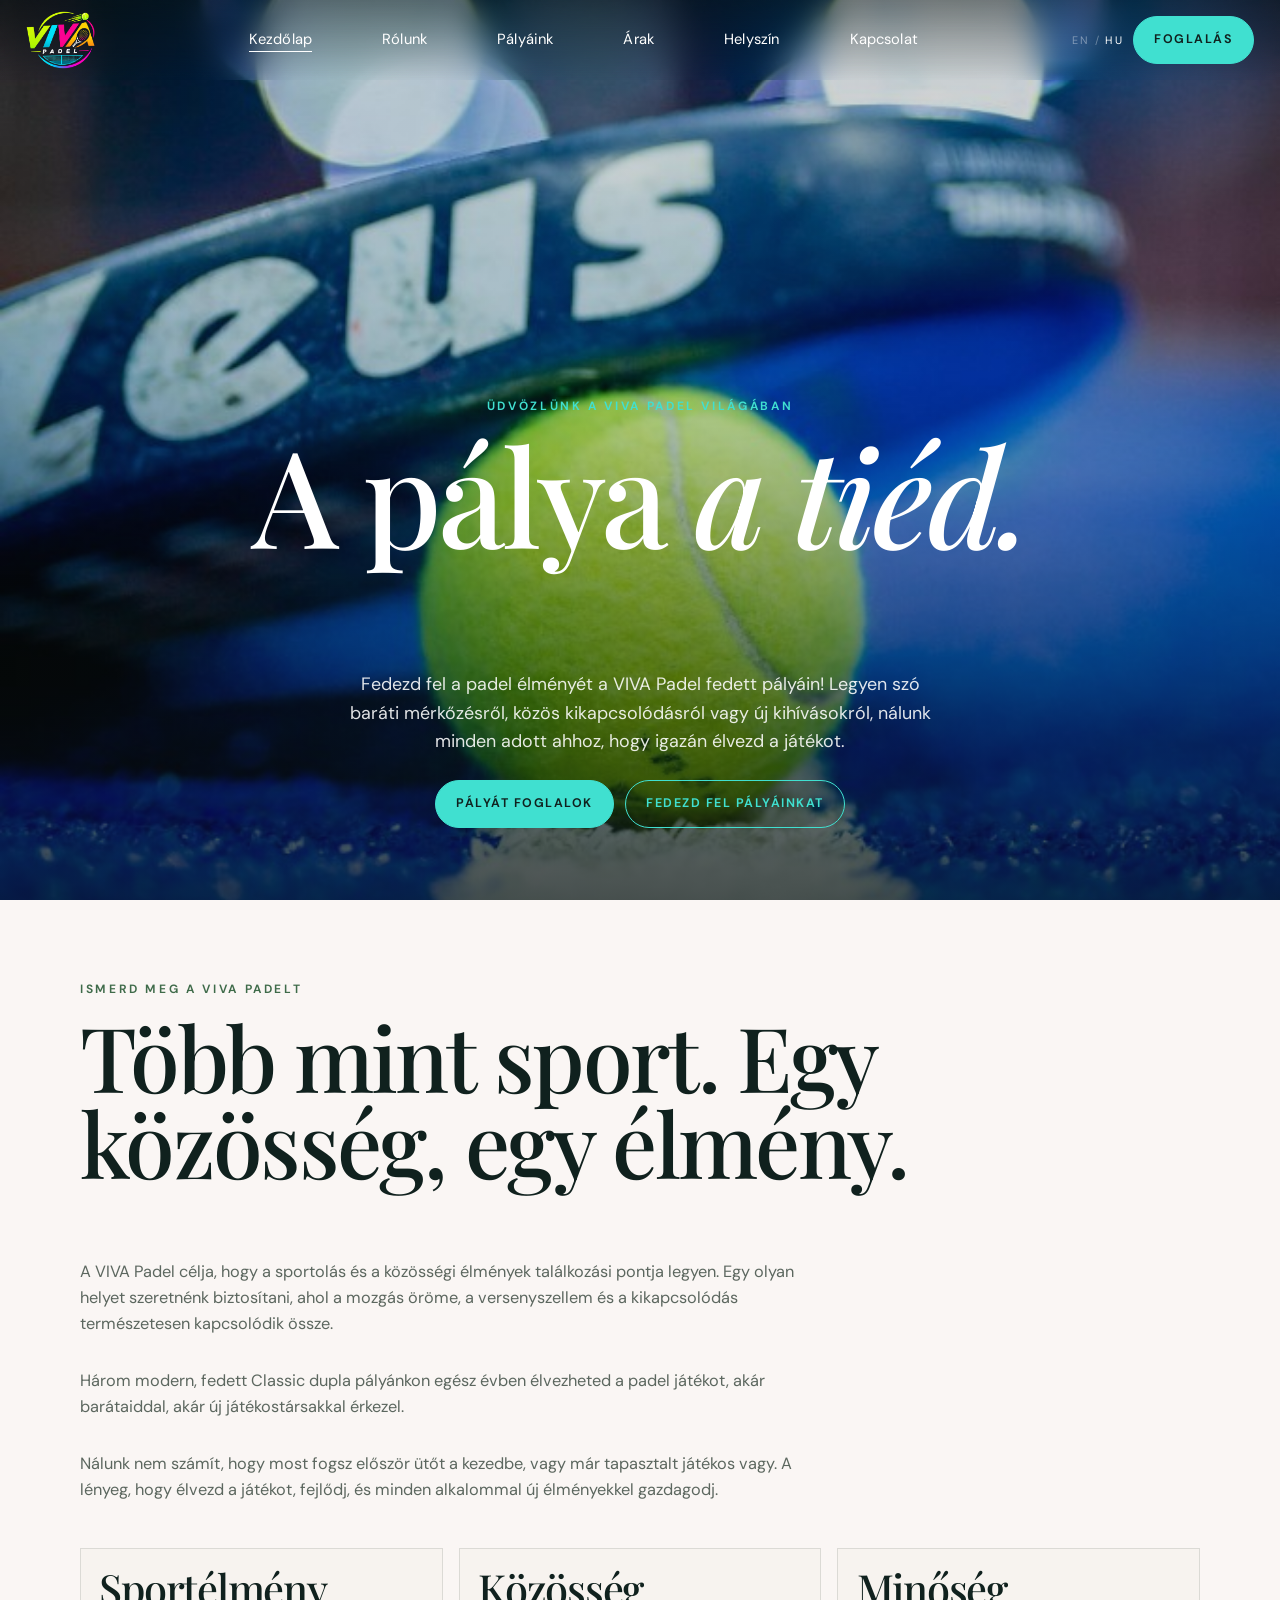
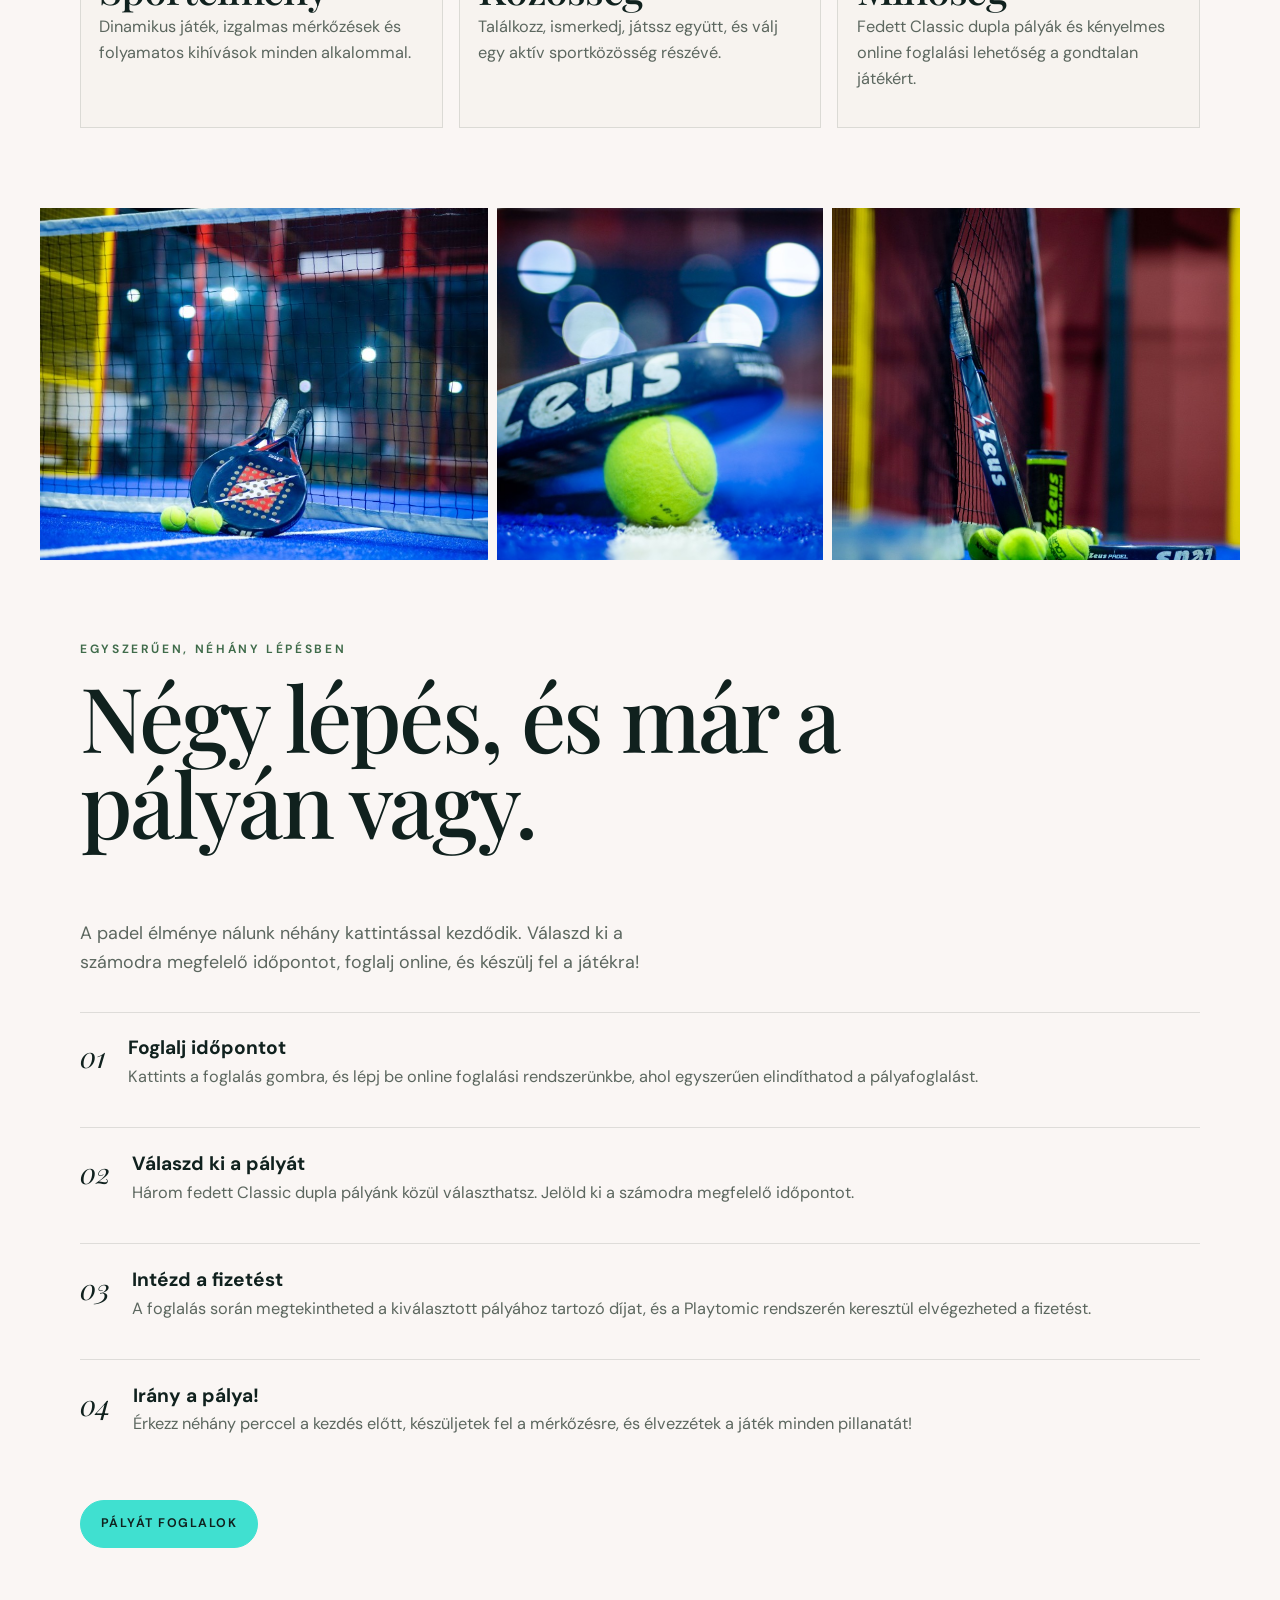
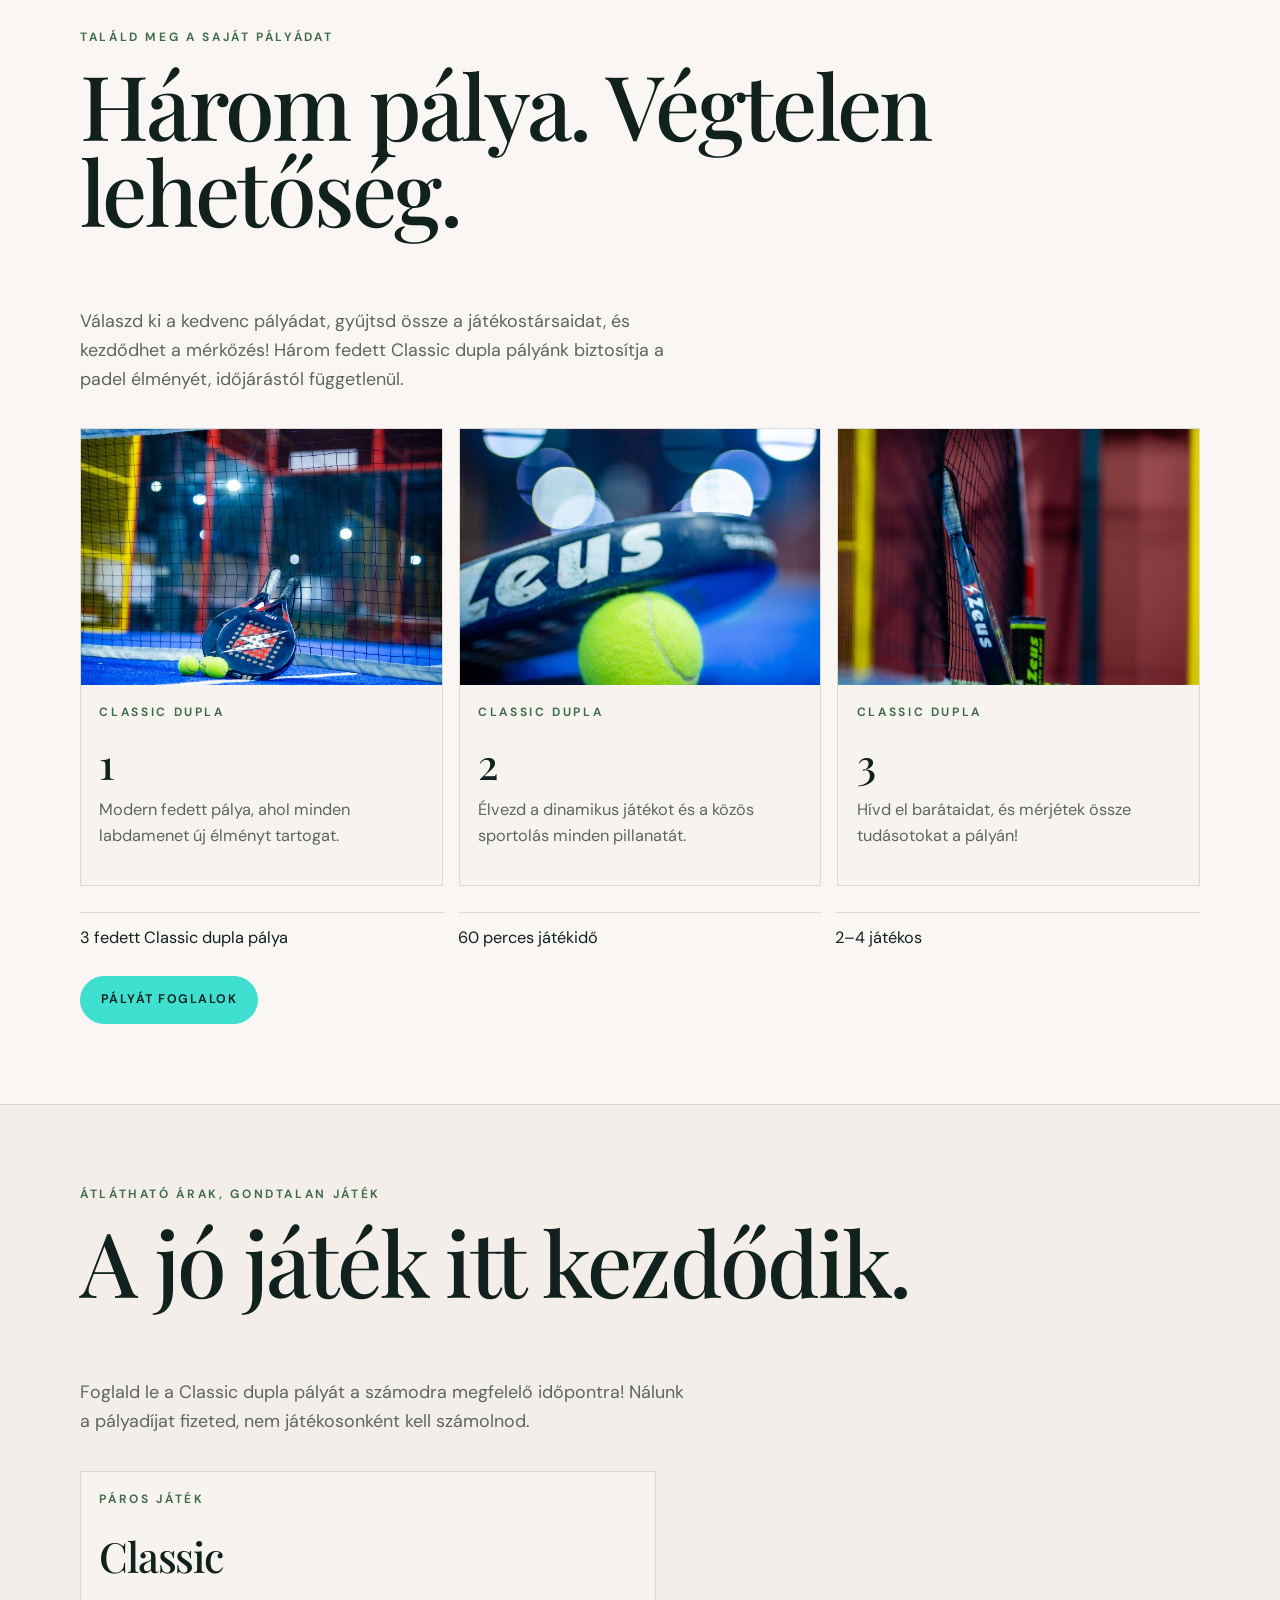
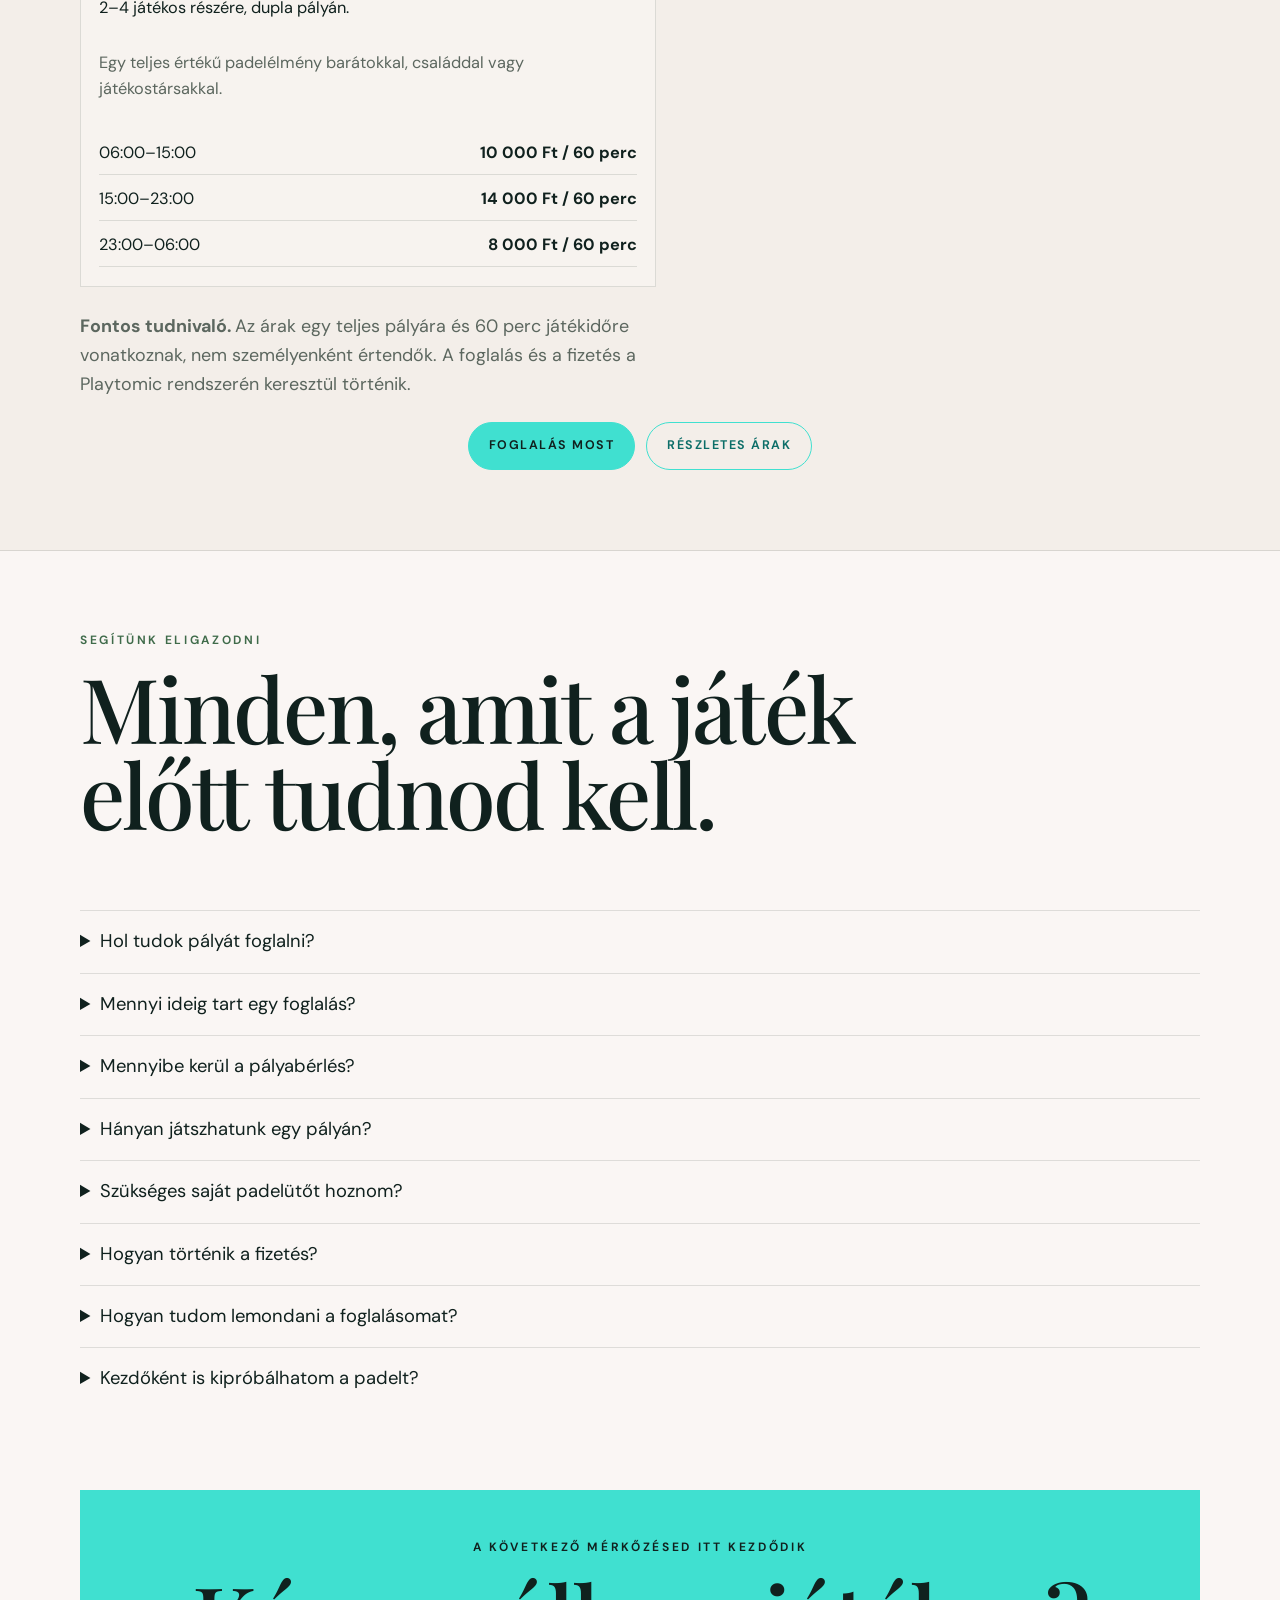
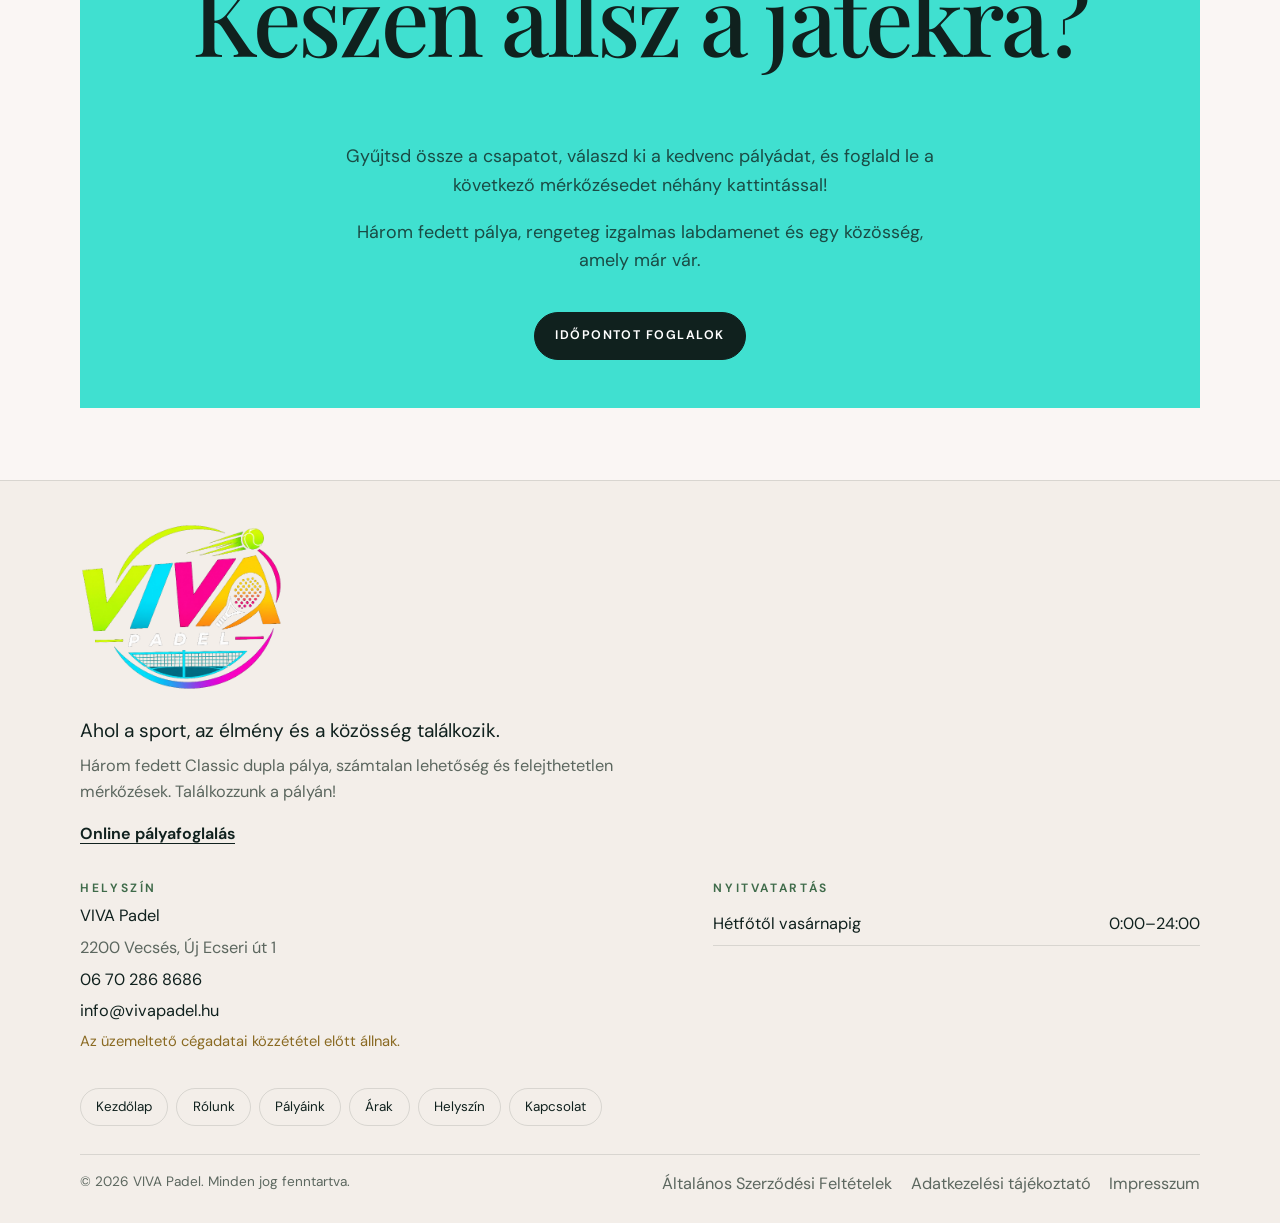
==== commit e538e016: "mmmm" ====
--- a/web/index.html
+++ b/web/index.html
@@ -4,7 +4,7 @@
   <meta charset="utf-8">
   <meta name="viewport" content="width=device-width, initial-scale=1">
   <title>VIVA Padel · Padelklub</title>
-  <meta name="description" content="Fedezd fel a padel élményét a VIVA Padel fedett pályáin. Négy fedett panorámapálya, 60 perces játékidő.">
+  <meta name="description" content="Fedezd fel a padel élményét a VIVA Padel fedett pályáin. Három Classic dupla pálya, 60 perces játékidő, nyitva 0–24.">
   <link rel="icon" href="images/logo.png">
   <link rel="preconnect" href="https://fonts.googleapis.com">
   <link rel="preconnect" href="https://fonts.gstatic.com" crossorigin>
@@ -80,13 +80,13 @@
       </div>
       <div class="prose">
         <p><span class="hu">A VIVA Padel célja, hogy a sportolás és a közösségi élmények találkozási pontja legyen. Egy olyan helyet szeretnénk biztosítani, ahol a mozgás öröme, a versenyszellem és a kikapcsolódás természetesen kapcsolódik össze.</span><span class="en">VIVA Padel is where sport and community meet. We want a place where the joy of movement, a competitive spirit, and time off come together naturally.</span></p>
-        <p><span class="hu">Négy modern, fedett panorámapályánkon egész évben élvezheted a padel játékot, akár barátaiddal, akár új játékostársakkal érkezel.</span><span class="en">On our four modern indoor panorama courts you can play padel all year, whether you arrive with friends or with new partners.</span></p>
+        <p><span class="hu">Három modern, fedett Classic dupla pályánkon egész évben élvezheted a padel játékot, akár barátaiddal, akár új játékostársakkal érkezel.</span><span class="en">On our three modern indoor Classic doubles courts you can play padel all year, whether you arrive with friends or with new partners.</span></p>
         <p><span class="hu">Nálunk nem számít, hogy most fogsz először ütőt a kezedbe, vagy már tapasztalt játékos vagy. A lényeg, hogy élvezd a játékot, fejlődj, és minden alkalommal új élményekkel gazdagodj.</span><span class="en">It does not matter if this is your first time holding a racket or you already know the game. Enjoy it, get better, and leave with something new every time.</span></p>
       </div>
       <div class="card-grid values">
         <article class="card"><h3><span class="hu">Sportélmény</span><span class="en">The game</span></h3><p class="muted"><span class="hu">Dinamikus játék, izgalmas mérkőzések és folyamatos kihívások minden alkalommal.</span><span class="en">Fast rallies, close matches, and a new challenge every time you play.</span></p></article>
         <article class="card"><h3><span class="hu">Közösség</span><span class="en">Community</span></h3><p class="muted"><span class="hu">Találkozz, ismerkedj, játssz együtt, és válj egy aktív sportközösség részévé.</span><span class="en">Meet people, play together, and become part of an active sports community.</span></p></article>
-        <article class="card"><h3><span class="hu">Minőség</span><span class="en">Quality</span></h3><p class="muted"><span class="hu">Fedett panorámapályák és kényelmes online foglalási lehetőség a gondtalan játékért.</span><span class="en">Indoor panorama courts and easy online booking, so the game stays simple.</span></p></article>
+        <article class="card"><h3><span class="hu">Minőség</span><span class="en">Quality</span></h3><p class="muted"><span class="hu">Fedett Classic dupla pályák és kényelmes online foglalási lehetőség a gondtalan játékért.</span><span class="en">Indoor Classic doubles courts and easy online booking, so the game stays simple.</span></p></article>
       </div>
     </section>
     <section class="photo-row" data-label-hu="Pályaképek" data-label-en="Court photos" aria-label="Pályaképek">
@@ -102,7 +102,7 @@
       </div>
       <div class="ways">
         <article class="way"><span class="way-no">01</span><div><strong><span class="hu">Foglalj időpontot</span><span class="en">Book a time</span></strong><p class="muted"><span class="hu">Kattints a foglalás gombra, és lépj be online foglalási rendszerünkbe, ahol egyszerűen elindíthatod a pályafoglalást.</span><span class="en">Click the booking button and open our online system, where you can start a court booking.</span></p></div></article>
-        <article class="way"><span class="way-no">02</span><div><strong><span class="hu">Válaszd ki a pályát</span><span class="en">Choose your court</span></strong><p class="muted"><span class="hu">Négy fedett panorámapályánk közül választhatsz. Jelöld ki a számodra megfelelő időpontot és játékformát.</span><span class="en">Pick from four indoor panorama courts. Choose the time and the format that suits you.</span></p></div></article>
+        <article class="way"><span class="way-no">02</span><div><strong><span class="hu">Válaszd ki a pályát</span><span class="en">Choose your court</span></strong><p class="muted"><span class="hu">Három fedett Classic dupla pályánk közül választhatsz. Jelöld ki a számodra megfelelő időpontot.</span><span class="en">Pick from three indoor Classic doubles courts. Choose the time that suits you.</span></p></div></article>
         <article class="way"><span class="way-no">03</span><div><strong><span class="hu">Intézd a fizetést</span><span class="en">Pay</span></strong><p class="muted"><span class="hu">A foglalás során megtekintheted a kiválasztott pályához tartozó díjat, és a Playtomic rendszerén keresztül elvégezheted a fizetést.</span><span class="en">During booking you see the fee for the court you chose, and you pay through Playtomic.</span></p></div></article>
         <article class="way"><span class="way-no">04</span><div><strong><span class="hu">Irány a pálya!</span><span class="en">Head to the court</span></strong><p class="muted"><span class="hu">Érkezz néhány perccel a kezdés előtt, készüljetek fel a mérkőzésre, és élvezzétek a játék minden pillanatát!</span><span class="en">Arrive a few minutes early, get ready for the match, and enjoy every moment of the game.</span></p></div></article>
       </div>
@@ -111,22 +111,22 @@
     <section class="section" style="padding-top: 0">
       <div class="section-head wide">
         <p class="kicker"><span class="hu">Találd meg a saját pályádat</span><span class="en">Find your own court</span></p>
-        <h2><span class="hu">Négy pálya. Végtelen lehetőség.</span><span class="en">Four courts. Endless ways to play.</span></h2>
-        <p class="lead"><span class="hu">Válaszd ki a kedvenc pályádat, gyűjtsd össze a játékostársaidat, és kezdődhet a mérkőzés! Négy fedett panorámapályánk biztosítja a padel élményét, időjárástól függetlenül.</span><span class="en">Choose your favourite court, get your partners together, and the match can start. Four indoor panorama courts, whatever the weather.</span></p>
+        <h2><span class="hu">Három pálya. Végtelen lehetőség.</span><span class="en">Three courts. Endless ways to play.</span></h2>
+        <p class="lead"><span class="hu">Válaszd ki a kedvenc pályádat, gyűjtsd össze a játékostársaidat, és kezdődhet a mérkőzés! Három fedett Classic dupla pályánk biztosítja a padel élményét, időjárástól függetlenül.</span><span class="en">Choose your favourite court, get your partners together, and the match can start. Three indoor Classic doubles courts, whatever the weather.</span></p>
       </div>
       <div class="court-grid">
           <article class="card photo-card">
             <img src="images/gallery-1.jpg" alt="">
             <div>
-              <p class="kicker"><span class="hu">Panoráma</span><span class="en">Panorama</span></p>
+              <p class="kicker"><span class="hu">Classic dupla</span><span class="en">Classic doubles</span></p>
               <h3>1</h3>
-              <p class="muted"><span class="hu">Modern panorámapálya, ahol minden labdamenet új élményt tartogat.</span><span class="en">A modern panorama court, where every rally feels new.</span></p>
+              <p class="muted"><span class="hu">Modern fedett pálya, ahol minden labdamenet új élményt tartogat.</span><span class="en">A modern indoor court, where every rally feels new.</span></p>
             </div>
           </article>
           <article class="card photo-card">
             <img src="images/hero.jpg" alt="">
             <div>
-              <p class="kicker"><span class="hu">Panoráma</span><span class="en">Panorama</span></p>
+              <p class="kicker"><span class="hu">Classic dupla</span><span class="en">Classic doubles</span></p>
               <h3>2</h3>
               <p class="muted"><span class="hu">Élvezd a dinamikus játékot és a közös sportolás minden pillanatát.</span><span class="en">Enjoy the pace of the game and every moment of playing together.</span></p>
             </div>
@@ -134,25 +134,16 @@
           <article class="card photo-card">
             <img src="images/gallery-2.jpg" alt="">
             <div>
-              <p class="kicker"><span class="hu">Panoráma</span><span class="en">Panorama</span></p>
+              <p class="kicker"><span class="hu">Classic dupla</span><span class="en">Classic doubles</span></p>
               <h3>3</h3>
               <p class="muted"><span class="hu">Hívd el barátaidat, és mérjétek össze tudásotokat a pályán!</span><span class="en">Bring your friends and see how you match up on court.</span></p>
             </div>
           </article>
-          <article class="card photo-card">
-            <img src="images/court-4.jpg" alt="">
-            <div>
-              <p class="kicker"><span class="hu">Panoráma</span><span class="en">Panorama</span></p>
-              <h3>4</h3>
-              <p class="muted"><span class="hu">Találd meg a játék ritmusát, és hozd ki magadból a maximumot!</span><span class="en">Find the rhythm of the game and play at your best.</span></p>
-            </div>
-          </article>
       </div>
       <ul class="facts">
-          <li><span class="hu">4 fedett pálya</span><span class="en">4 indoor courts</span></li>
+          <li><span class="hu">3 fedett Classic dupla pálya</span><span class="en">3 indoor Classic doubles courts</span></li>
           <li><span class="hu">60 perces játékidő</span><span class="en">60-minute game time</span></li>
-          <li><span class="hu">2–4 játékos Classic pályán</span><span class="en">2–4 players on Classic</span></li>
-          <li><span class="hu">Legfeljebb 2 játékos Single pályán</span><span class="en">Up to 2 players on Single</span></li>
+          <li><span class="hu">2–4 játékos</span><span class="en">2–4 players</span></li>
         </ul>
       <div class="section-action"><a class="btn btn-lime" href="https://playtomic.com" target="_blank" rel="noopener noreferrer"><span class="hu">Pályát foglalok</span><span class="en">Book a court</span></a></div>
     </section>
@@ -161,28 +152,19 @@
         <div class="section-head wide">
           <p class="kicker"><span class="hu">Átlátható árak, gondtalan játék</span><span class="en">Clear prices, an easy game</span></p>
           <h2><span class="hu">A jó játék itt kezdődik.</span><span class="en">The good game starts here.</span></h2>
-          <p class="lead"><span class="hu">Válaszd ki a számodra megfelelő játékformát, és foglald le a pályát! Nálunk a pályadíjat fizeted, nem játékosonként kell számolnod.</span><span class="en">Choose the format that suits you, and book the court. You pay for the court, not per player.</span></p>
+          <p class="lead"><span class="hu">Foglald le a Classic dupla pályát a számodra megfelelő időpontra! Nálunk a pályadíjat fizeted, nem játékosonként kell számolnod.</span><span class="en">Book the Classic doubles court for a time that suits you. You pay for the court, not per player.</span></p>
         </div>
         <div>
         <div class="price-grid">
           <article class="card stack">
             <p class="kicker"><span class="hu">Páros játék</span><span class="en">Doubles</span></p>
             <h3>Classic</h3>
-            <p><span class="hu">2–4 játékos részére.</span><span class="en">For 2–4 players.</span></p>
+            <p><span class="hu">2–4 játékos részére, dupla pályán.</span><span class="en">For 2–4 players, on a doubles court.</span></p>
             <p class="muted"><span class="hu">Egy teljes értékű padelélmény barátokkal, családdal vagy játékostársakkal.</span><span class="en">A full game of padel with friends, family, or partners.</span></p>
             <ul class="hours">
-              <li><span>07:00–14:00</span><strong>15 000 Ft / <span class="hu">60 perc</span><span class="en">60 min</span></strong></li>
-              <li><span>14:00–23:00</span><strong>17 000 Ft / <span class="hu">60 perc</span><span class="en">60 min</span></strong></li>
-            </ul>
-          </article>
-          <article class="card stack">
-            <p class="kicker"><span class="hu">Kisebb létszámú játék</span><span class="en">Fewer players</span></p>
-            <h3>Single</h3>
-            <p><span class="hu">Legfeljebb 2 játékos részére.</span><span class="en">For up to 2 players.</span></p>
-            <p class="muted"><span class="hu">Ideális választás, ha kisebb létszámban szeretnétek pályára lépni.</span><span class="en">A good choice when you want to play with fewer people.</span></p>
-            <ul class="hours">
-              <li><span>07:00–14:00</span><strong>10 000 Ft / <span class="hu">60 perc</span><span class="en">60 min</span></strong></li>
-              <li><span>14:00–23:00</span><strong>12 000 Ft / <span class="hu">60 perc</span><span class="en">60 min</span></strong></li>
+              <li><span>06:00–15:00</span><strong>10 000 Ft / <span class="hu">60 perc</span><span class="en">60 min</span></strong></li>
+              <li><span>15:00–23:00</span><strong>14 000 Ft / <span class="hu">60 perc</span><span class="en">60 min</span></strong></li>
+              <li><span>23:00–06:00</span><strong>8 000 Ft / <span class="hu">60 perc</span><span class="en">60 min</span></strong></li>
             </ul>
           </article>
         </div>
@@ -213,11 +195,11 @@
           </details>
           <details>
             <summary><span class="hu">Mennyibe kerül a pályabérlés?</span><span class="en">How much does a court cost?</span></summary>
-            <p><span class="hu">A Classic pályafoglalás 15 000 Ft-tól, a Single pályafoglalás 10 000 Ft-tól érhető el 60 percre. A pontos díj a választott időponttól függ.</span><span class="en">Classic starts at 15,000 Ft, and Single at 10,000 Ft, for 60 minutes. The exact fee depends on the time you choose.</span></p>
+            <p><span class="hu">A Classic dupla pálya 60 percre 06:00–15:00 között 10 000 Ft, 15:00–23:00 között 14 000 Ft, 23:00–06:00 között 8 000 Ft. A díj a kezdés időpontjától függ, és egy teljes pályára szól.</span><span class="en">A Classic doubles court is 10,000 Ft from 06:00 to 15:00, 14,000 Ft from 15:00 to 23:00, and 8,000 Ft from 23:00 to 06:00, for 60 minutes. The fee depends on the start time and covers the whole court.</span></p>
           </details>
           <details>
             <summary><span class="hu">Hányan játszhatunk egy pályán?</span><span class="en">How many people can play on one court?</span></summary>
-            <p><span class="hu">A Classic pályafoglalás 2–4 játékos számára alkalmas, míg a Single foglalás legfeljebb 2 játékos részére szól.</span><span class="en">Classic is for 2–4 players. Single is for up to 2.</span></p>
+            <p><span class="hu">Minden pályánk Classic dupla pálya, 2–4 játékos számára.</span><span class="en">Every court is a Classic doubles court, for 2–4 players.</span></p>
           </details>
           <details>
             <summary><span class="hu">Szükséges saját padelütőt hoznom?</span><span class="en">Do I need my own padel racket?</span></summary>
@@ -241,7 +223,7 @@
       <p class="kicker"><span class="hu">A következő mérkőzésed itt kezdődik</span><span class="en">Your next match starts here</span></p>
       <h2><span class="hu">Készen állsz a játékra?</span><span class="en">Ready to play?</span></h2>
       <p class="lead"><span class="hu">Gyűjtsd össze a csapatot, válaszd ki a kedvenc pályádat, és foglald le a következő mérkőzésedet néhány kattintással!</span><span class="en">Get the team together, choose your favourite court, and book your next match in a few clicks.</span></p>
-      <p class="lead"><span class="hu">Négy fedett pálya, rengeteg izgalmas labdamenet és egy közösség, amely már vár.</span><span class="en">Four indoor courts, rally after rally, and a community that is already waiting.</span></p>
+      <p class="lead"><span class="hu">Három fedett pálya, rengeteg izgalmas labdamenet és egy közösség, amely már vár.</span><span class="en">Three indoor courts, rally after rally, and a community that is already waiting.</span></p>
       <a class="btn btn-light" href="https://playtomic.com" target="_blank" rel="noopener noreferrer"><span class="hu">Időpontot foglalok</span><span class="en">Book a time</span></a>
     </section>
   </main>
@@ -251,25 +233,21 @@
         <img src="images/logo.png" alt="" width="1020" height="850" class="footer-logo">
       </a>
       <p class="footer-lead"><span class="hu">Ahol a sport, az élmény és a közösség találkozik.</span><span class="en">Where sport, the experience, and the community meet.</span></p>
-      <p class="muted footer-text"><span class="hu">Négy fedett panorámapálya, számtalan lehetőség és felejthetetlen mérkőzések. Találkozzunk a pályán!</span><span class="en">Four indoor panorama courts, plenty of ways to play, and matches you will remember. See you on court.</span></p>
+      <p class="muted footer-text"><span class="hu">Három fedett Classic dupla pálya, számtalan lehetőség és felejthetetlen mérkőzések. Találkozzunk a pályán!</span><span class="en">Three indoor Classic doubles courts, plenty of ways to play, and matches you will remember. See you on court.</span></p>
       <p><a class="footer-book" href="https://playtomic.com" target="_blank" rel="noopener noreferrer"><span class="hu">Online pályafoglalás</span><span class="en">Book a court online</span></a></p>
       <div class="footer-grid">
         <div>
           <p class="kicker"><span class="hu">Helyszín</span><span class="en">Location</span></p>
           <p>VIVA Padel</p>
-          <p class="muted"><span class="hu">Cím – kitöltendő</span><span class="en">Address — to be added</span></p>
+          <p class="muted">2200 Vecsés, Új Ecseri út 1</p>
+          <p><a href="tel:+36702868686">06 70 286 8686</a></p>
+          <p><a href="mailto:info@vivapadel.hu">info@vivapadel.hu</a></p>
           <p class="legal-note"><span class="hu">Az üzemeltető cégadatai közzététel előtt állnak.</span><span class="en">The operator’s company details are still to be published.</span></p>
         </div>
         <div>
           <p class="kicker"><span class="hu">Nyitvatartás</span><span class="en">Hours</span></p>
           <ul class="hours">
-            <li><span><span class="hu">Hétfő</span><span class="en">Monday</span></span><span>07:00–23:00</span></li>
-            <li><span><span class="hu">Kedd</span><span class="en">Tuesday</span></span><span>07:00–23:00</span></li>
-            <li><span><span class="hu">Szerda</span><span class="en">Wednesday</span></span><span>07:00–23:00</span></li>
-            <li><span><span class="hu">Csütörtök</span><span class="en">Thursday</span></span><span>07:00–23:00</span></li>
-            <li><span><span class="hu">Péntek</span><span class="en">Friday</span></span><span>07:00–23:00</span></li>
-            <li><span><span class="hu">Szombat</span><span class="en">Saturday</span></span><span>08:00–22:00</span></li>
-            <li><span><span class="hu">Vasárnap</span><span class="en">Sunday</span></span><span>08:00–22:00</span></li>
+            <li><span><span class="hu">Hétfőtől vasárnapig</span><span class="en">Monday to Sunday</span></span><span>0:00–24:00</span></li>
           </ul>
         </div>
       </div>
--- a/web/css/site.css
+++ b/web/css/site.css
@@ -485,10 +485,11 @@
   .brand-logo { height: 3.6rem; }
   .footer-grid { grid-template-columns: 1.1fr 0.9fr; }
   .split { grid-template-columns: 1.1fr 0.9fr; }
-  .court-grid, .card-grid { grid-template-columns: 1fr 1fr; }
+  .court-grid { grid-template-columns: 1fr 1fr 1fr; }
+  .card-grid { grid-template-columns: 1fr 1fr; }
   .card-grid.values { grid-template-columns: 1fr 1fr 1fr; }
-  .facts { grid-template-columns: 1fr 1fr 1fr 1fr; }
-  .price-grid { grid-template-columns: 1fr 1fr; }
+  .facts { grid-template-columns: 1fr 1fr 1fr; }
+  .price-grid { grid-template-columns: minmax(0, 36rem); }
   .form-grid.two { grid-template-columns: 1fr 1fr; }
   .legal-row { grid-template-columns: 16rem 1fr; align-items: baseline; }
   .photo-row img { height: 22rem; }
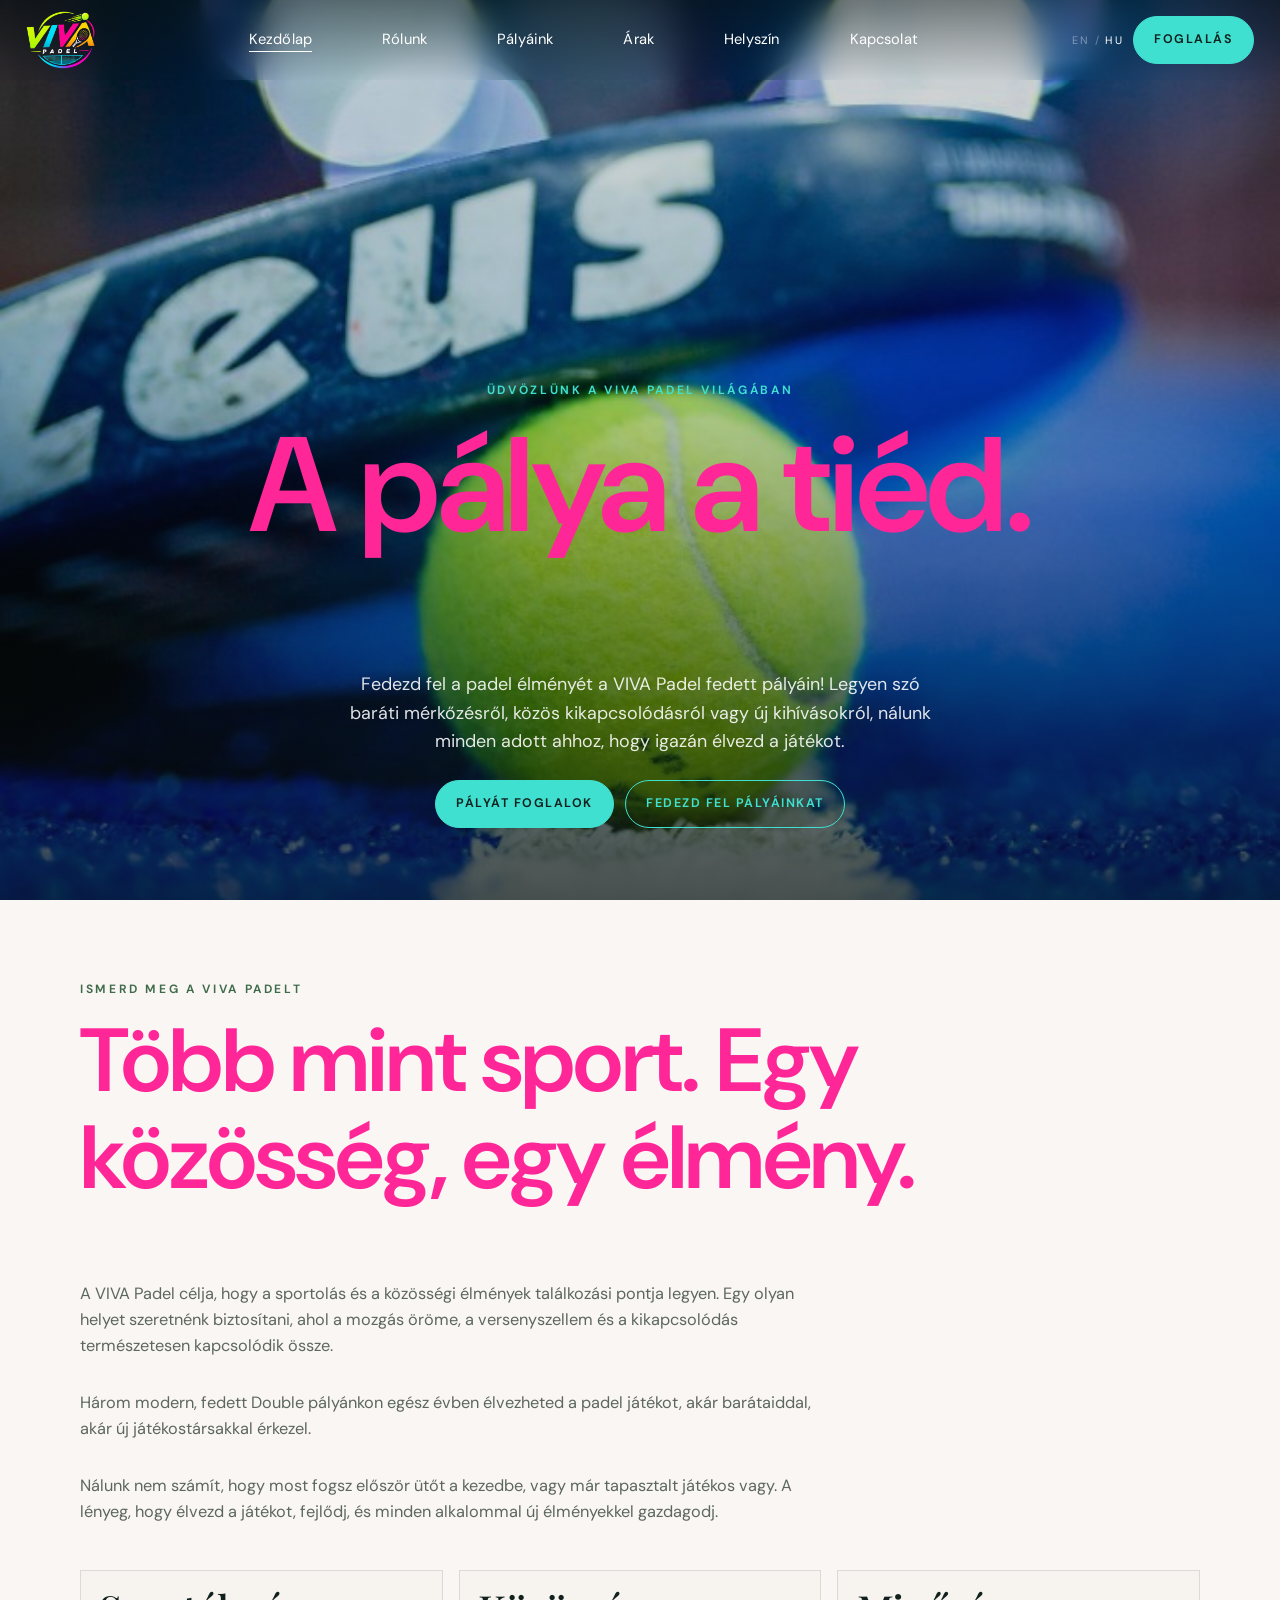
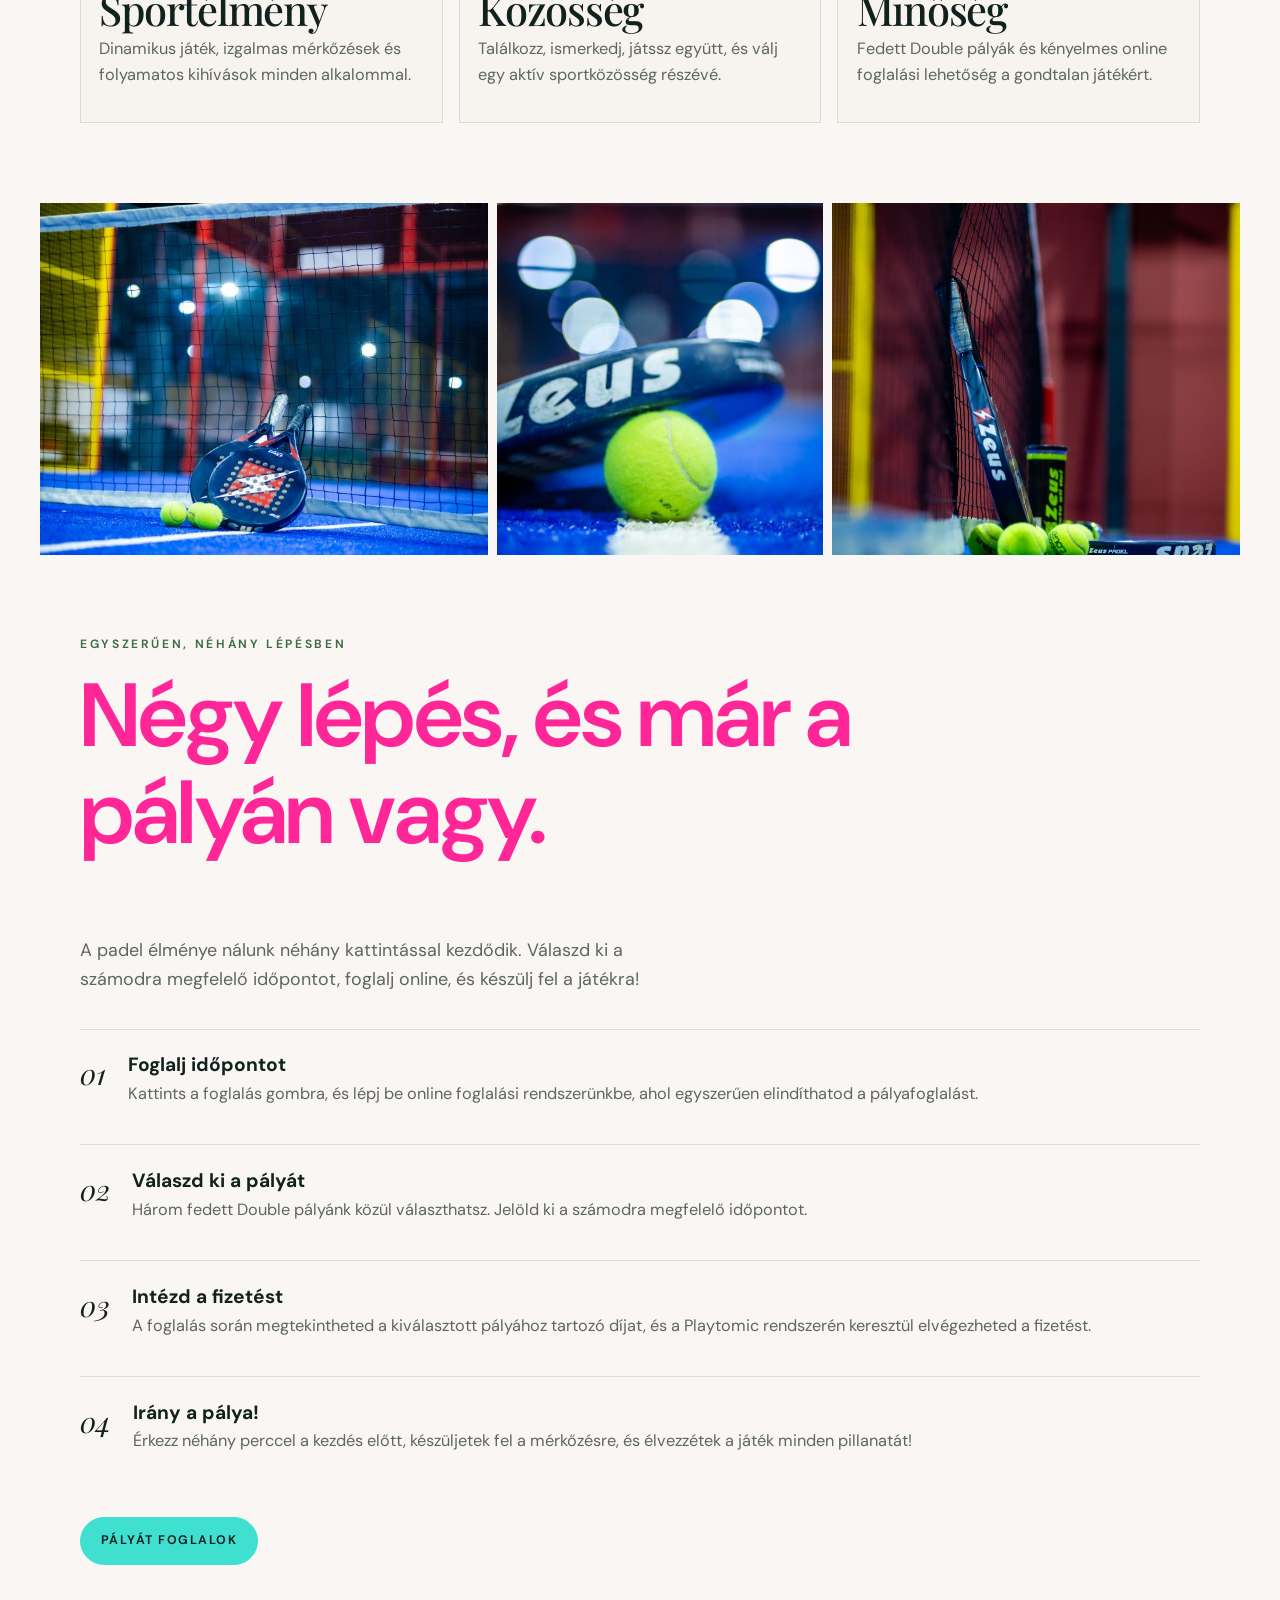
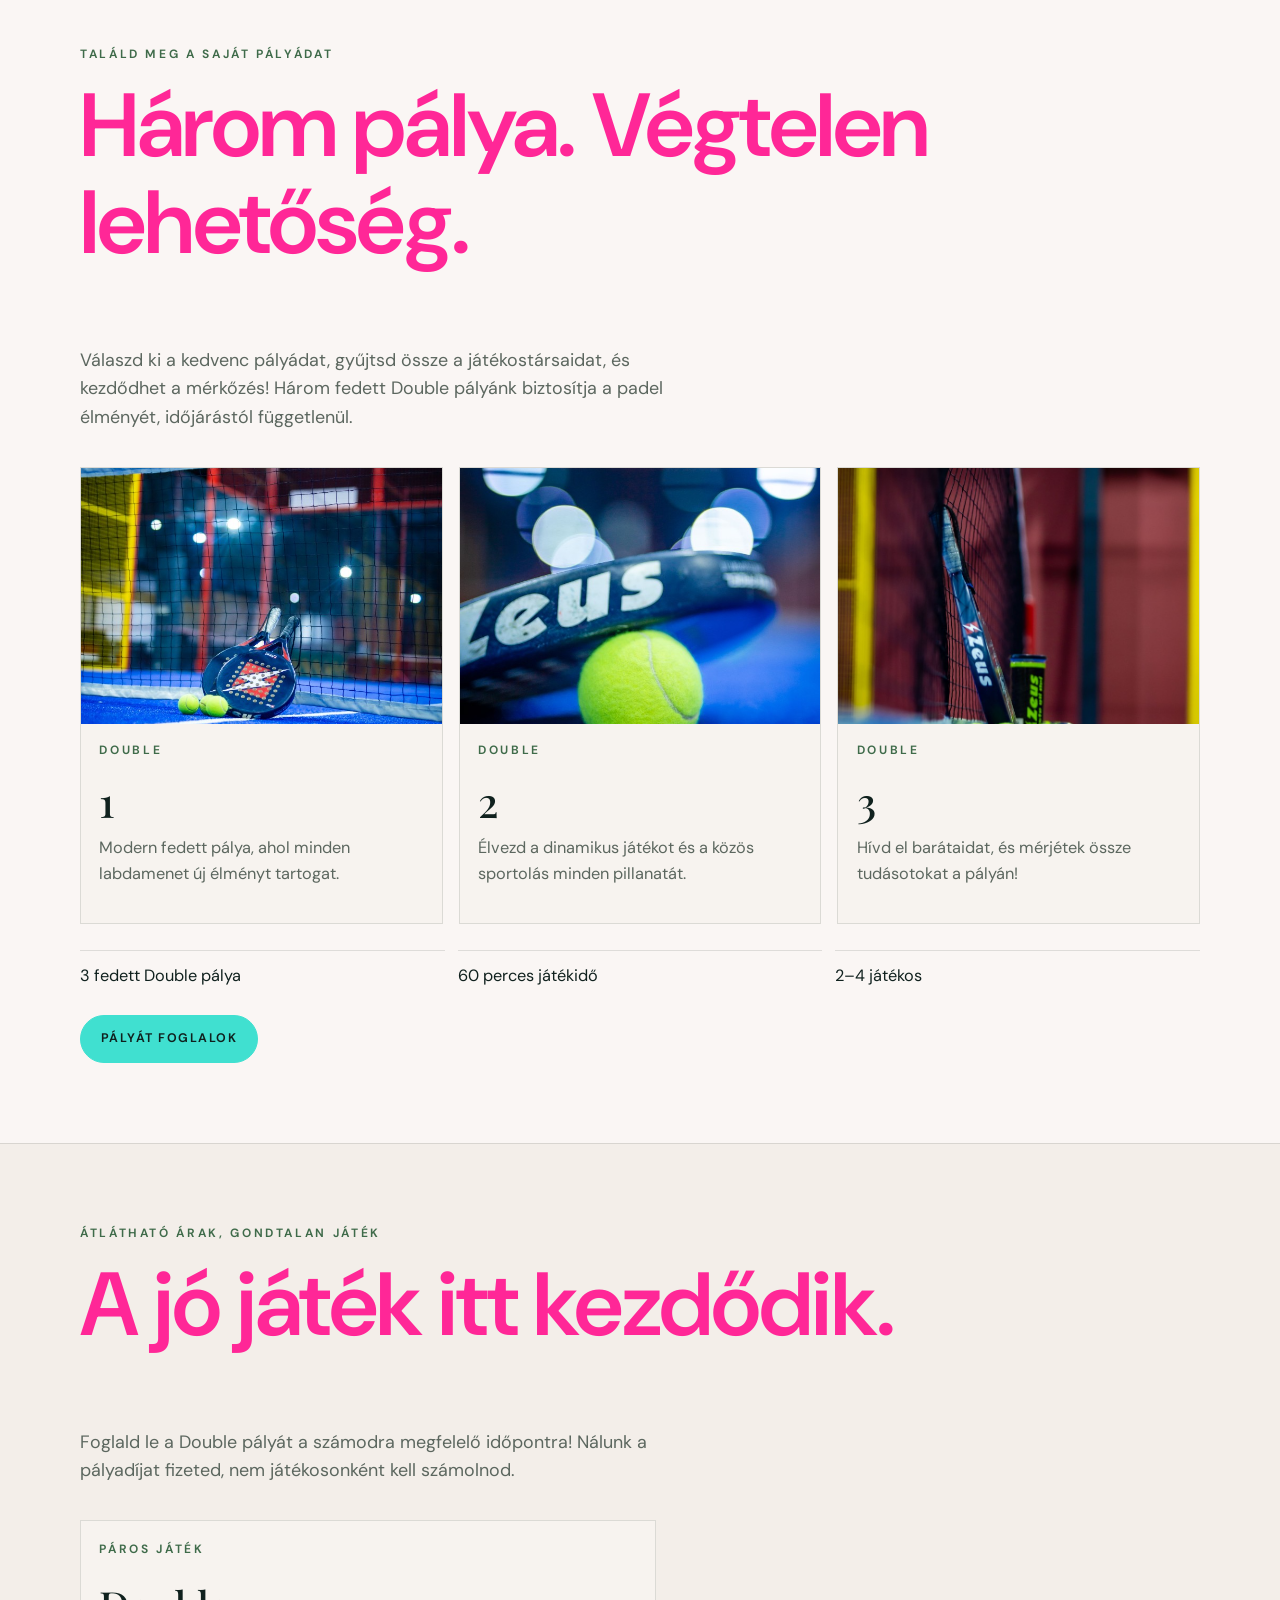
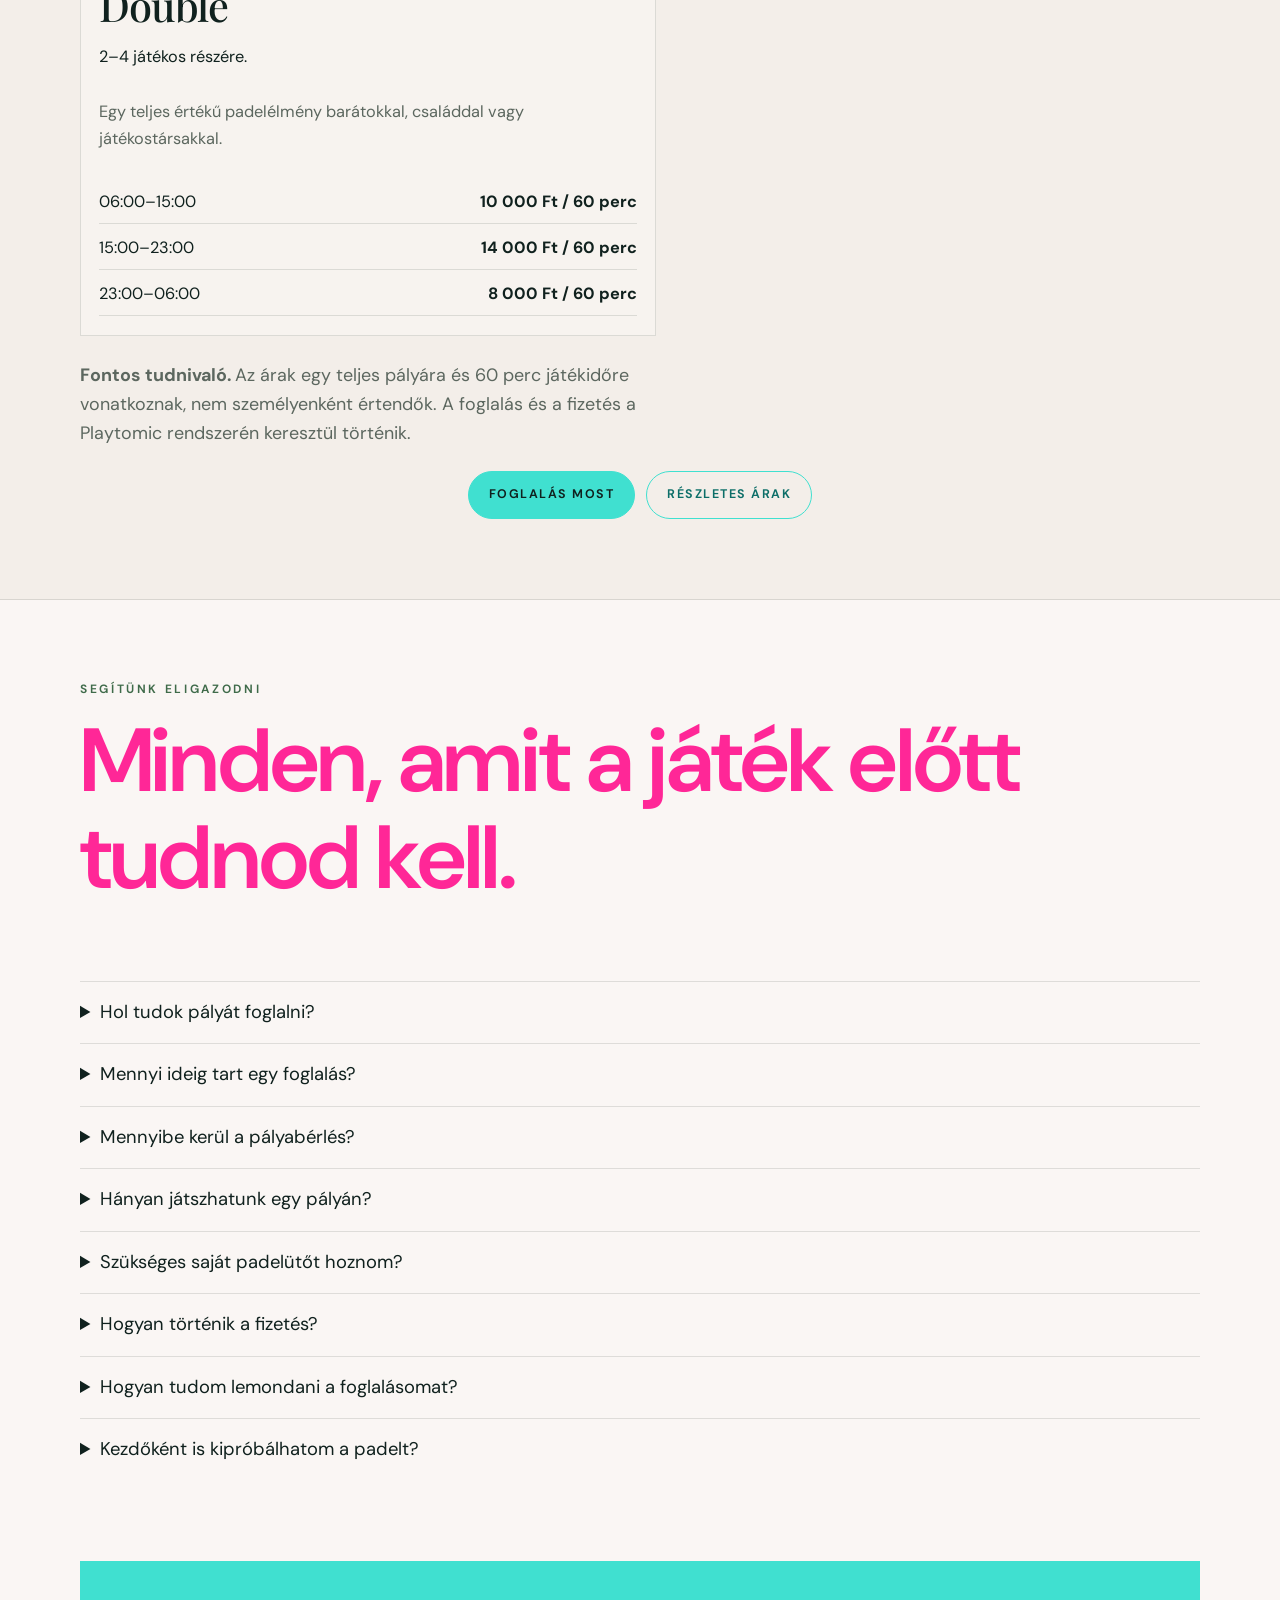
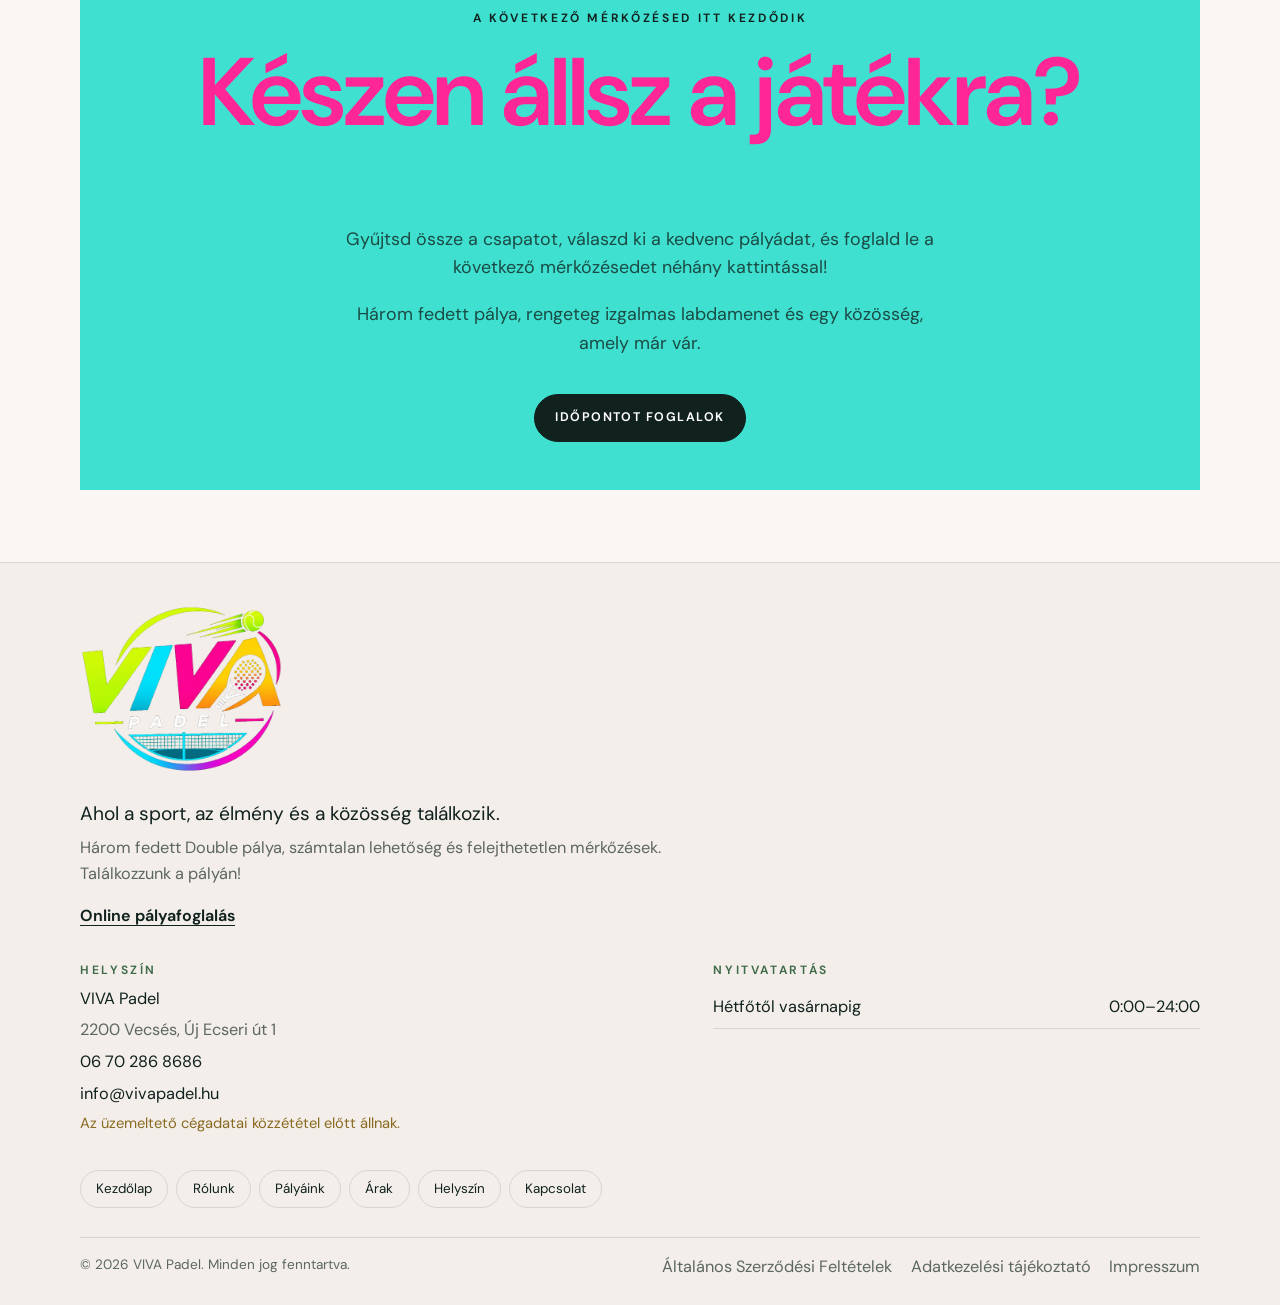
==== commit b87e2166: "newlook" ====
--- a/web/index.html
+++ b/web/index.html
@@ -4,7 +4,7 @@
   <meta charset="utf-8">
   <meta name="viewport" content="width=device-width, initial-scale=1">
   <title>VIVA Padel · Padelklub</title>
-  <meta name="description" content="Fedezd fel a padel élményét a VIVA Padel fedett pályáin. Három Classic dupla pálya, 60 perces játékidő, nyitva 0–24.">
+  <meta name="description" content="Fedezd fel a padel élményét a VIVA Padel fedett pályáin. Három Double pálya, 60 perces játékidő, nyitva 0–24.">
   <link rel="icon" href="images/logo.png">
   <link rel="preconnect" href="https://fonts.googleapis.com">
   <link rel="preconnect" href="https://fonts.gstatic.com" crossorigin>
@@ -80,13 +80,13 @@
       </div>
       <div class="prose">
         <p><span class="hu">A VIVA Padel célja, hogy a sportolás és a közösségi élmények találkozási pontja legyen. Egy olyan helyet szeretnénk biztosítani, ahol a mozgás öröme, a versenyszellem és a kikapcsolódás természetesen kapcsolódik össze.</span><span class="en">VIVA Padel is where sport and community meet. We want a place where the joy of movement, a competitive spirit, and time off come together naturally.</span></p>
-        <p><span class="hu">Három modern, fedett Classic dupla pályánkon egész évben élvezheted a padel játékot, akár barátaiddal, akár új játékostársakkal érkezel.</span><span class="en">On our three modern indoor Classic doubles courts you can play padel all year, whether you arrive with friends or with new partners.</span></p>
+        <p><span class="hu">Három modern, fedett Double pályánkon egész évben élvezheted a padel játékot, akár barátaiddal, akár új játékostársakkal érkezel.</span><span class="en">On our three modern indoor Double courts you can play padel all year, whether you arrive with friends or with new partners.</span></p>
         <p><span class="hu">Nálunk nem számít, hogy most fogsz először ütőt a kezedbe, vagy már tapasztalt játékos vagy. A lényeg, hogy élvezd a játékot, fejlődj, és minden alkalommal új élményekkel gazdagodj.</span><span class="en">It does not matter if this is your first time holding a racket or you already know the game. Enjoy it, get better, and leave with something new every time.</span></p>
       </div>
       <div class="card-grid values">
         <article class="card"><h3><span class="hu">Sportélmény</span><span class="en">The game</span></h3><p class="muted"><span class="hu">Dinamikus játék, izgalmas mérkőzések és folyamatos kihívások minden alkalommal.</span><span class="en">Fast rallies, close matches, and a new challenge every time you play.</span></p></article>
         <article class="card"><h3><span class="hu">Közösség</span><span class="en">Community</span></h3><p class="muted"><span class="hu">Találkozz, ismerkedj, játssz együtt, és válj egy aktív sportközösség részévé.</span><span class="en">Meet people, play together, and become part of an active sports community.</span></p></article>
-        <article class="card"><h3><span class="hu">Minőség</span><span class="en">Quality</span></h3><p class="muted"><span class="hu">Fedett Classic dupla pályák és kényelmes online foglalási lehetőség a gondtalan játékért.</span><span class="en">Indoor Classic doubles courts and easy online booking, so the game stays simple.</span></p></article>
+        <article class="card"><h3><span class="hu">Minőség</span><span class="en">Quality</span></h3><p class="muted"><span class="hu">Fedett Double pályák és kényelmes online foglalási lehetőség a gondtalan játékért.</span><span class="en">Indoor Double courts and easy online booking, so the game stays simple.</span></p></article>
       </div>
     </section>
     <section class="photo-row" data-label-hu="Pályaképek" data-label-en="Court photos" aria-label="Pályaképek">
@@ -102,7 +102,7 @@
       </div>
       <div class="ways">
         <article class="way"><span class="way-no">01</span><div><strong><span class="hu">Foglalj időpontot</span><span class="en">Book a time</span></strong><p class="muted"><span class="hu">Kattints a foglalás gombra, és lépj be online foglalási rendszerünkbe, ahol egyszerűen elindíthatod a pályafoglalást.</span><span class="en">Click the booking button and open our online system, where you can start a court booking.</span></p></div></article>
-        <article class="way"><span class="way-no">02</span><div><strong><span class="hu">Válaszd ki a pályát</span><span class="en">Choose your court</span></strong><p class="muted"><span class="hu">Három fedett Classic dupla pályánk közül választhatsz. Jelöld ki a számodra megfelelő időpontot.</span><span class="en">Pick from three indoor Classic doubles courts. Choose the time that suits you.</span></p></div></article>
+        <article class="way"><span class="way-no">02</span><div><strong><span class="hu">Válaszd ki a pályát</span><span class="en">Choose your court</span></strong><p class="muted"><span class="hu">Három fedett Double pályánk közül választhatsz. Jelöld ki a számodra megfelelő időpontot.</span><span class="en">Pick from three indoor Double courts. Choose the time that suits you.</span></p></div></article>
         <article class="way"><span class="way-no">03</span><div><strong><span class="hu">Intézd a fizetést</span><span class="en">Pay</span></strong><p class="muted"><span class="hu">A foglalás során megtekintheted a kiválasztott pályához tartozó díjat, és a Playtomic rendszerén keresztül elvégezheted a fizetést.</span><span class="en">During booking you see the fee for the court you chose, and you pay through Playtomic.</span></p></div></article>
         <article class="way"><span class="way-no">04</span><div><strong><span class="hu">Irány a pálya!</span><span class="en">Head to the court</span></strong><p class="muted"><span class="hu">Érkezz néhány perccel a kezdés előtt, készüljetek fel a mérkőzésre, és élvezzétek a játék minden pillanatát!</span><span class="en">Arrive a few minutes early, get ready for the match, and enjoy every moment of the game.</span></p></div></article>
       </div>
@@ -112,13 +112,13 @@
       <div class="section-head wide">
         <p class="kicker"><span class="hu">Találd meg a saját pályádat</span><span class="en">Find your own court</span></p>
         <h2><span class="hu">Három pálya. Végtelen lehetőség.</span><span class="en">Three courts. Endless ways to play.</span></h2>
-        <p class="lead"><span class="hu">Válaszd ki a kedvenc pályádat, gyűjtsd össze a játékostársaidat, és kezdődhet a mérkőzés! Három fedett Classic dupla pályánk biztosítja a padel élményét, időjárástól függetlenül.</span><span class="en">Choose your favourite court, get your partners together, and the match can start. Three indoor Classic doubles courts, whatever the weather.</span></p>
+        <p class="lead"><span class="hu">Válaszd ki a kedvenc pályádat, gyűjtsd össze a játékostársaidat, és kezdődhet a mérkőzés! Három fedett Double pályánk biztosítja a padel élményét, időjárástól függetlenül.</span><span class="en">Choose your favourite court, get your partners together, and the match can start. Three indoor Double courts, whatever the weather.</span></p>
       </div>
       <div class="court-grid">
           <article class="card photo-card">
             <img src="images/gallery-1.jpg" alt="">
             <div>
-              <p class="kicker"><span class="hu">Classic dupla</span><span class="en">Classic doubles</span></p>
+              <p class="kicker"><span class="hu">Double</span><span class="en">Double</span></p>
               <h3>1</h3>
               <p class="muted"><span class="hu">Modern fedett pálya, ahol minden labdamenet új élményt tartogat.</span><span class="en">A modern indoor court, where every rally feels new.</span></p>
             </div>
@@ -126,7 +126,7 @@
           <article class="card photo-card">
             <img src="images/hero.jpg" alt="">
             <div>
-              <p class="kicker"><span class="hu">Classic dupla</span><span class="en">Classic doubles</span></p>
+              <p class="kicker"><span class="hu">Double</span><span class="en">Double</span></p>
               <h3>2</h3>
               <p class="muted"><span class="hu">Élvezd a dinamikus játékot és a közös sportolás minden pillanatát.</span><span class="en">Enjoy the pace of the game and every moment of playing together.</span></p>
             </div>
@@ -134,14 +134,14 @@
           <article class="card photo-card">
             <img src="images/gallery-2.jpg" alt="">
             <div>
-              <p class="kicker"><span class="hu">Classic dupla</span><span class="en">Classic doubles</span></p>
+              <p class="kicker"><span class="hu">Double</span><span class="en">Double</span></p>
               <h3>3</h3>
               <p class="muted"><span class="hu">Hívd el barátaidat, és mérjétek össze tudásotokat a pályán!</span><span class="en">Bring your friends and see how you match up on court.</span></p>
             </div>
           </article>
       </div>
       <ul class="facts">
-          <li><span class="hu">3 fedett Classic dupla pálya</span><span class="en">3 indoor Classic doubles courts</span></li>
+          <li><span class="hu">3 fedett Double pálya</span><span class="en">3 indoor Double courts</span></li>
           <li><span class="hu">60 perces játékidő</span><span class="en">60-minute game time</span></li>
           <li><span class="hu">2–4 játékos</span><span class="en">2–4 players</span></li>
         </ul>
@@ -152,14 +152,14 @@
         <div class="section-head wide">
           <p class="kicker"><span class="hu">Átlátható árak, gondtalan játék</span><span class="en">Clear prices, an easy game</span></p>
           <h2><span class="hu">A jó játék itt kezdődik.</span><span class="en">The good game starts here.</span></h2>
-          <p class="lead"><span class="hu">Foglald le a Classic dupla pályát a számodra megfelelő időpontra! Nálunk a pályadíjat fizeted, nem játékosonként kell számolnod.</span><span class="en">Book the Classic doubles court for a time that suits you. You pay for the court, not per player.</span></p>
+          <p class="lead"><span class="hu">Foglald le a Double pályát a számodra megfelelő időpontra! Nálunk a pályadíjat fizeted, nem játékosonként kell számolnod.</span><span class="en">Book the Double court for a time that suits you. You pay for the court, not per player.</span></p>
         </div>
         <div>
         <div class="price-grid">
           <article class="card stack">
-            <p class="kicker"><span class="hu">Páros játék</span><span class="en">Doubles</span></p>
-            <h3>Classic</h3>
-            <p><span class="hu">2–4 játékos részére, dupla pályán.</span><span class="en">For 2–4 players, on a doubles court.</span></p>
+            <p class="kicker"><span class="hu">Páros játék</span><span class="en">Pairs</span></p>
+            <h3>Double</h3>
+            <p><span class="hu">2–4 játékos részére.</span><span class="en">For 2–4 players.</span></p>
             <p class="muted"><span class="hu">Egy teljes értékű padelélmény barátokkal, családdal vagy játékostársakkal.</span><span class="en">A full game of padel with friends, family, or partners.</span></p>
             <ul class="hours">
               <li><span>06:00–15:00</span><strong>10 000 Ft / <span class="hu">60 perc</span><span class="en">60 min</span></strong></li>
@@ -195,11 +195,11 @@
           </details>
           <details>
             <summary><span class="hu">Mennyibe kerül a pályabérlés?</span><span class="en">How much does a court cost?</span></summary>
-            <p><span class="hu">A Classic dupla pálya 60 percre 06:00–15:00 között 10 000 Ft, 15:00–23:00 között 14 000 Ft, 23:00–06:00 között 8 000 Ft. A díj a kezdés időpontjától függ, és egy teljes pályára szól.</span><span class="en">A Classic doubles court is 10,000 Ft from 06:00 to 15:00, 14,000 Ft from 15:00 to 23:00, and 8,000 Ft from 23:00 to 06:00, for 60 minutes. The fee depends on the start time and covers the whole court.</span></p>
+            <p><span class="hu">A Double pálya 60 percre 06:00–15:00 között 10 000 Ft, 15:00–23:00 között 14 000 Ft, 23:00–06:00 között 8 000 Ft. A díj a kezdés időpontjától függ, és egy teljes pályára szól.</span><span class="en">A Double court is 10,000 Ft from 06:00 to 15:00, 14,000 Ft from 15:00 to 23:00, and 8,000 Ft from 23:00 to 06:00, for 60 minutes. The fee depends on the start time and covers the whole court.</span></p>
           </details>
           <details>
             <summary><span class="hu">Hányan játszhatunk egy pályán?</span><span class="en">How many people can play on one court?</span></summary>
-            <p><span class="hu">Minden pályánk Classic dupla pálya, 2–4 játékos számára.</span><span class="en">Every court is a Classic doubles court, for 2–4 players.</span></p>
+            <p><span class="hu">Minden pályánk Double pálya, 2–4 játékos számára.</span><span class="en">Every court is a Double court, for 2–4 players.</span></p>
           </details>
           <details>
             <summary><span class="hu">Szükséges saját padelütőt hoznom?</span><span class="en">Do I need my own padel racket?</span></summary>
@@ -233,7 +233,7 @@
         <img src="images/logo.png" alt="" width="1020" height="850" class="footer-logo">
       </a>
       <p class="footer-lead"><span class="hu">Ahol a sport, az élmény és a közösség találkozik.</span><span class="en">Where sport, the experience, and the community meet.</span></p>
-      <p class="muted footer-text"><span class="hu">Három fedett Classic dupla pálya, számtalan lehetőség és felejthetetlen mérkőzések. Találkozzunk a pályán!</span><span class="en">Three indoor Classic doubles courts, plenty of ways to play, and matches you will remember. See you on court.</span></p>
+      <p class="muted footer-text"><span class="hu">Három fedett Double pálya, számtalan lehetőség és felejthetetlen mérkőzések. Találkozzunk a pályán!</span><span class="en">Three indoor Double courts, plenty of ways to play, and matches you will remember. See you on court.</span></p>
       <p><a class="footer-book" href="https://playtomic.com" target="_blank" rel="noopener noreferrer"><span class="hu">Online pályafoglalás</span><span class="en">Book a court online</span></a></p>
       <div class="footer-grid">
         <div>
--- a/web/css/site.css
+++ b/web/css/site.css
@@ -8,7 +8,7 @@
   --accent: #40e0d0;
   --lime: #40e0d0;
   --cyan: #1f6f66;
-  --magenta: #10211e;
+  --magenta: #ff2797;
   --gold: #8a6a22;
   --shadow: 0 18px 40px rgba(16, 33, 30, 0.06);
   color-scheme: light;
@@ -229,9 +229,20 @@
 }
 .hero h1 {
   font-size: clamp(4.2rem, 12vw, 8.4rem);
-  font-weight: 500;
-}
-.hero-italic { font-style: italic; font-weight: 500; }
+}
+.hero-italic { font-style: normal; font-weight: inherit; }
+.hero h1,
+.section-head h1,
+.section-head h2,
+.page-wrap h1,
+.cta-band h2 {
+  font-family: var(--font-sans), sans-serif;
+  font-style: normal;
+  font-weight: 600;
+  letter-spacing: -0.02em;
+  line-height: 1.08;
+  color: var(--magenta);
+}
 .hero .kicker { color: var(--accent); }
 .hero .lead { margin-inline: auto; color: rgba(255, 255, 255, 0.88); }
 
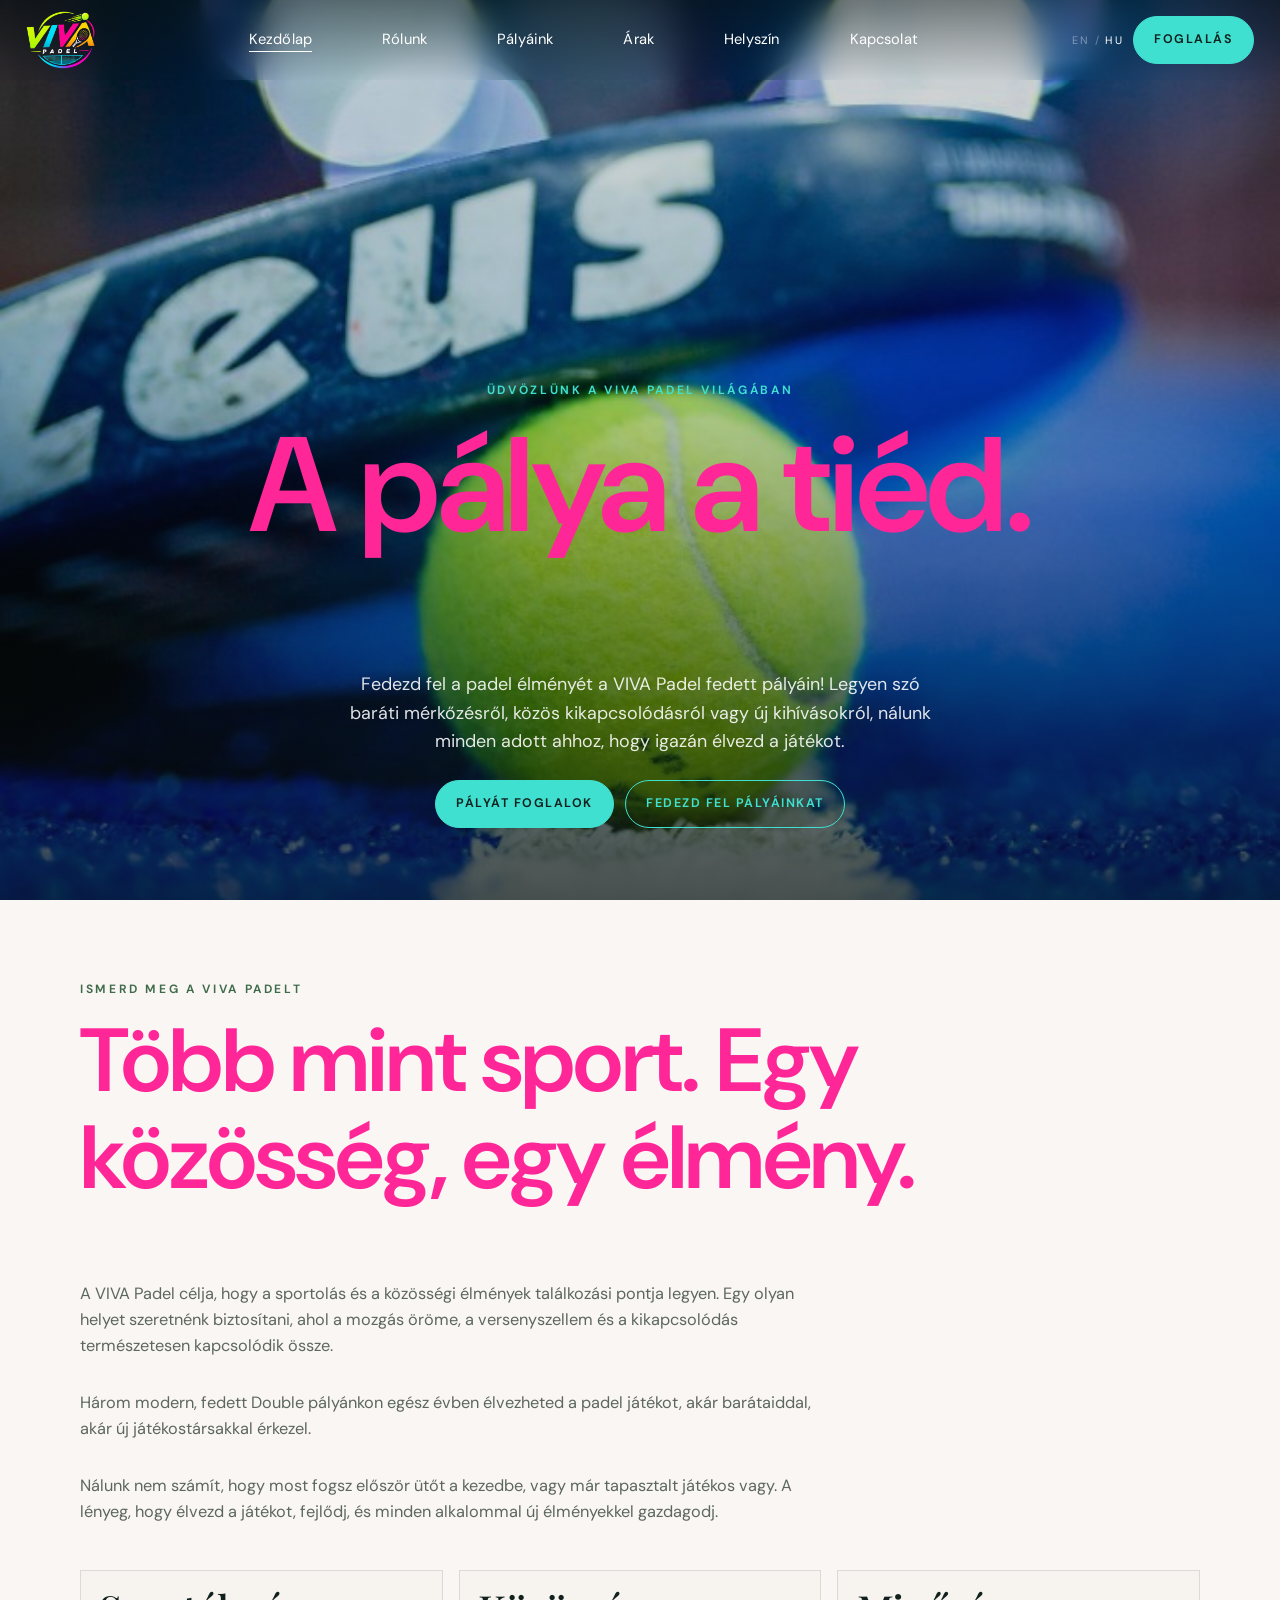
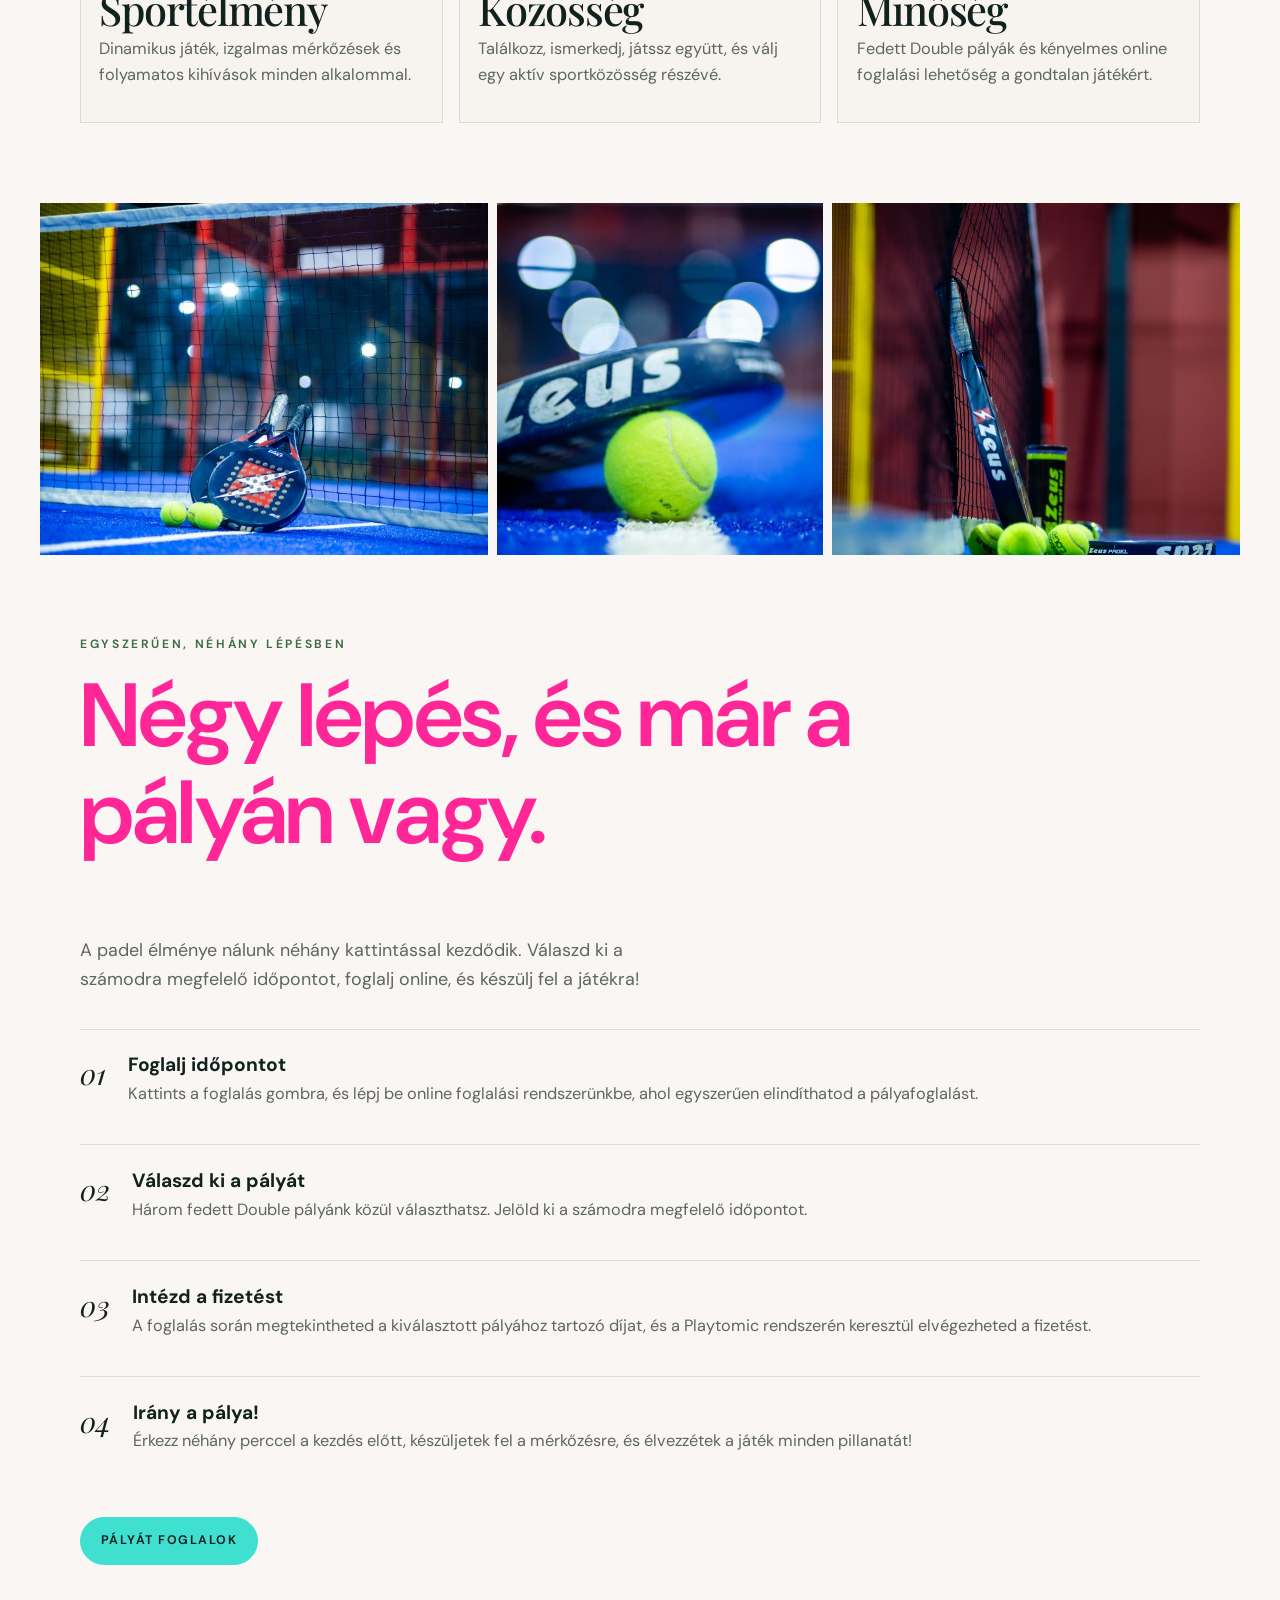
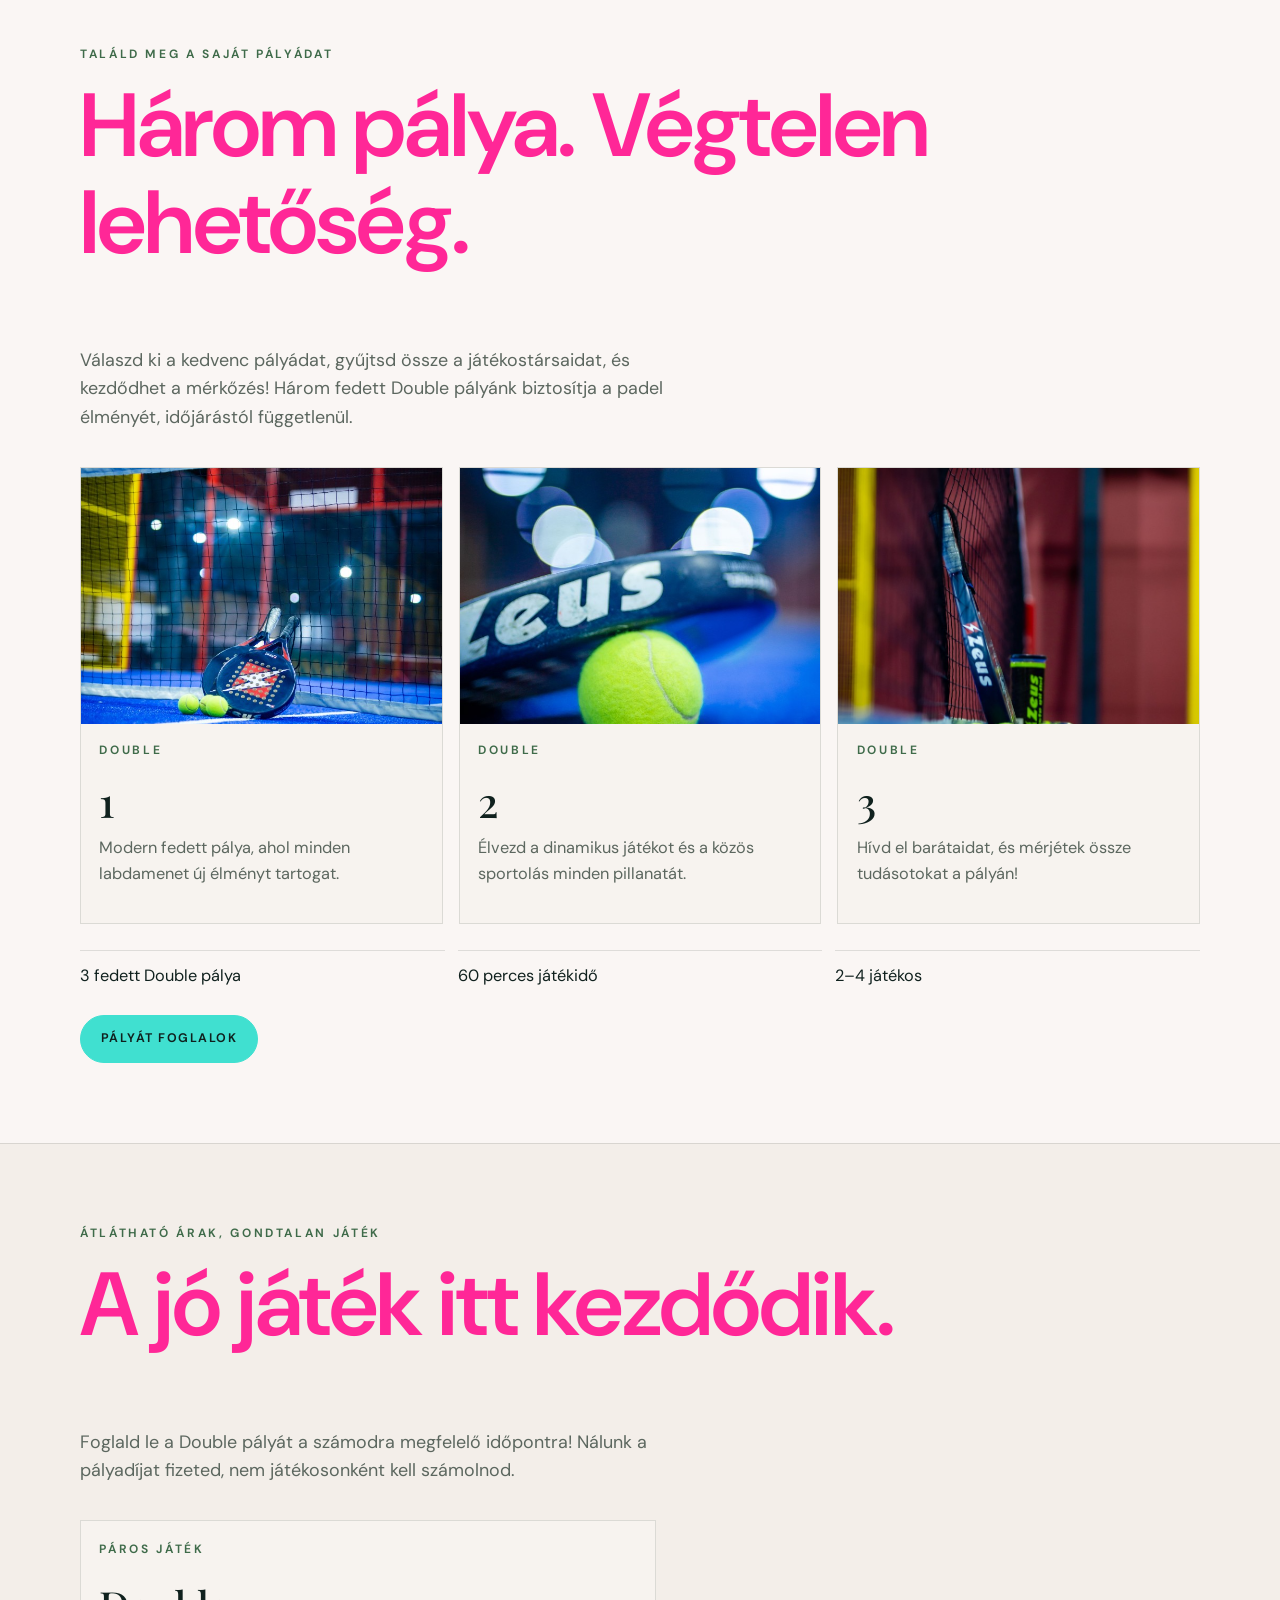
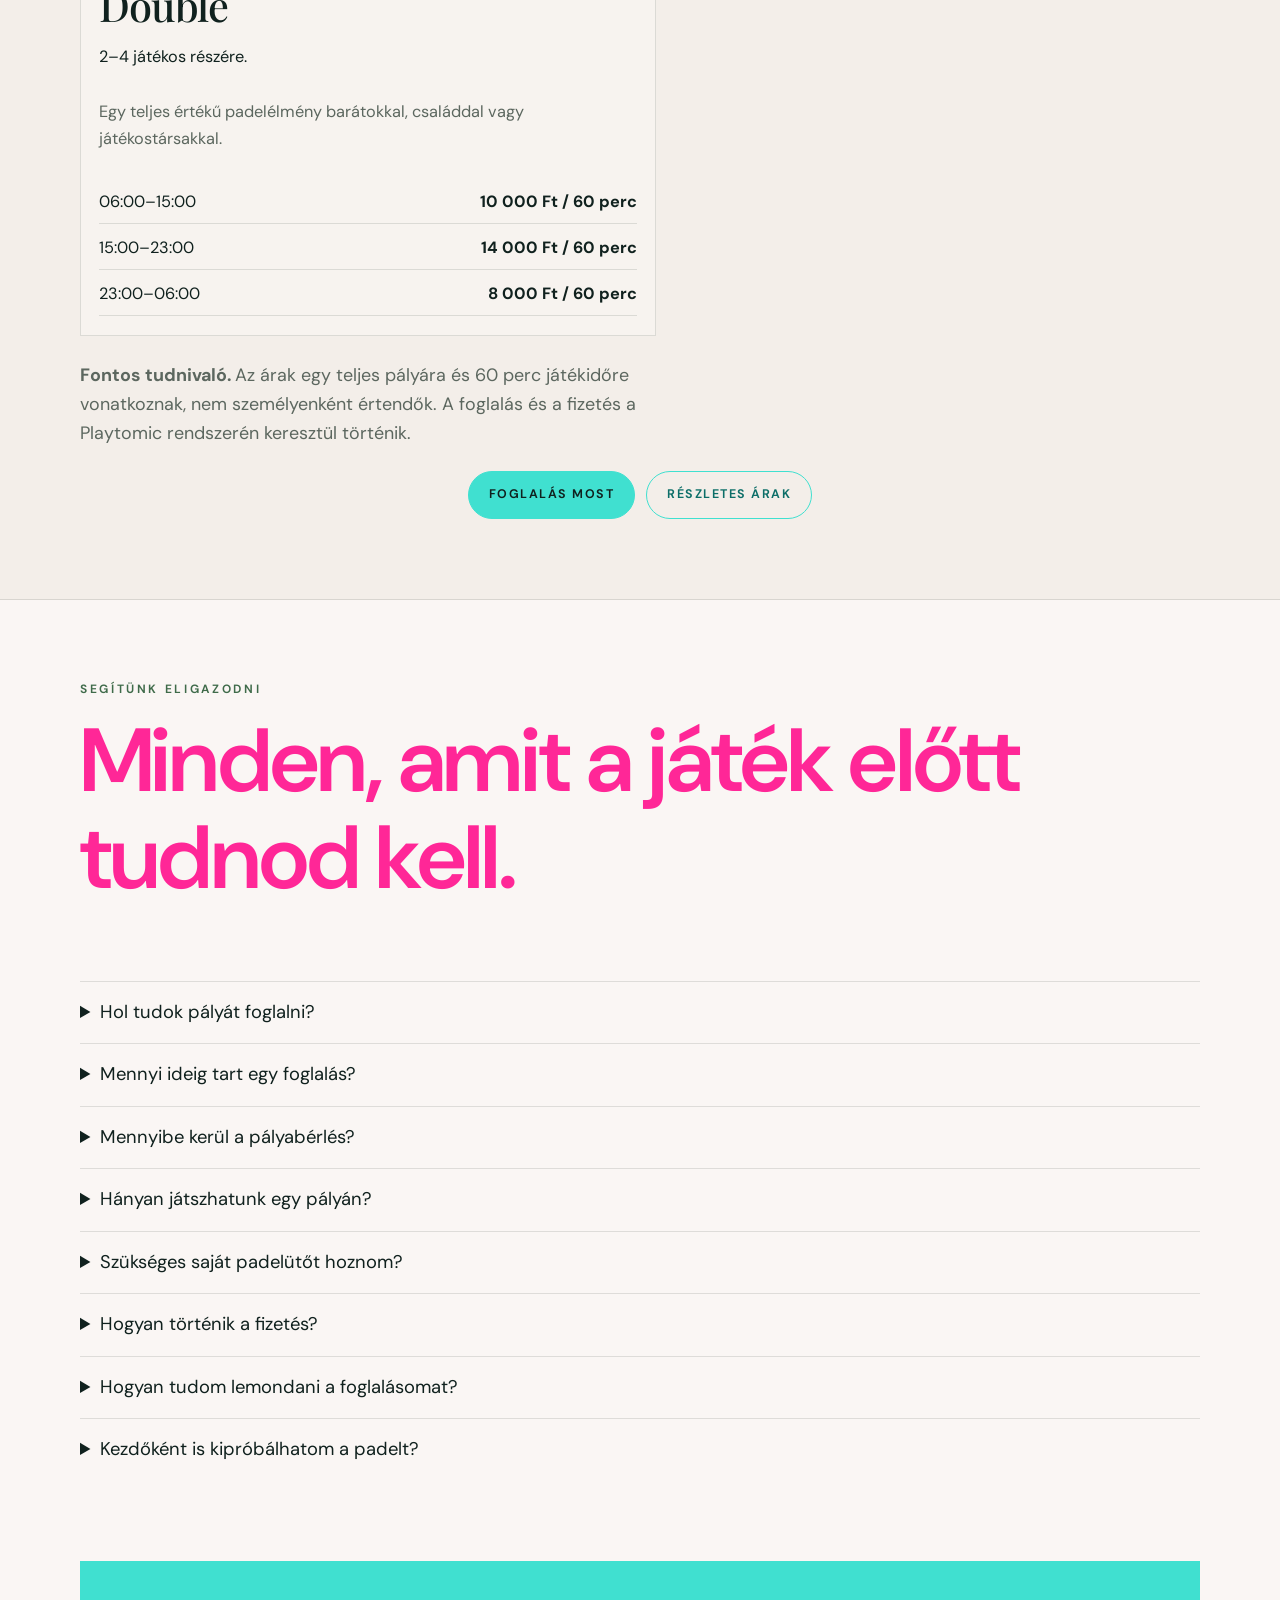
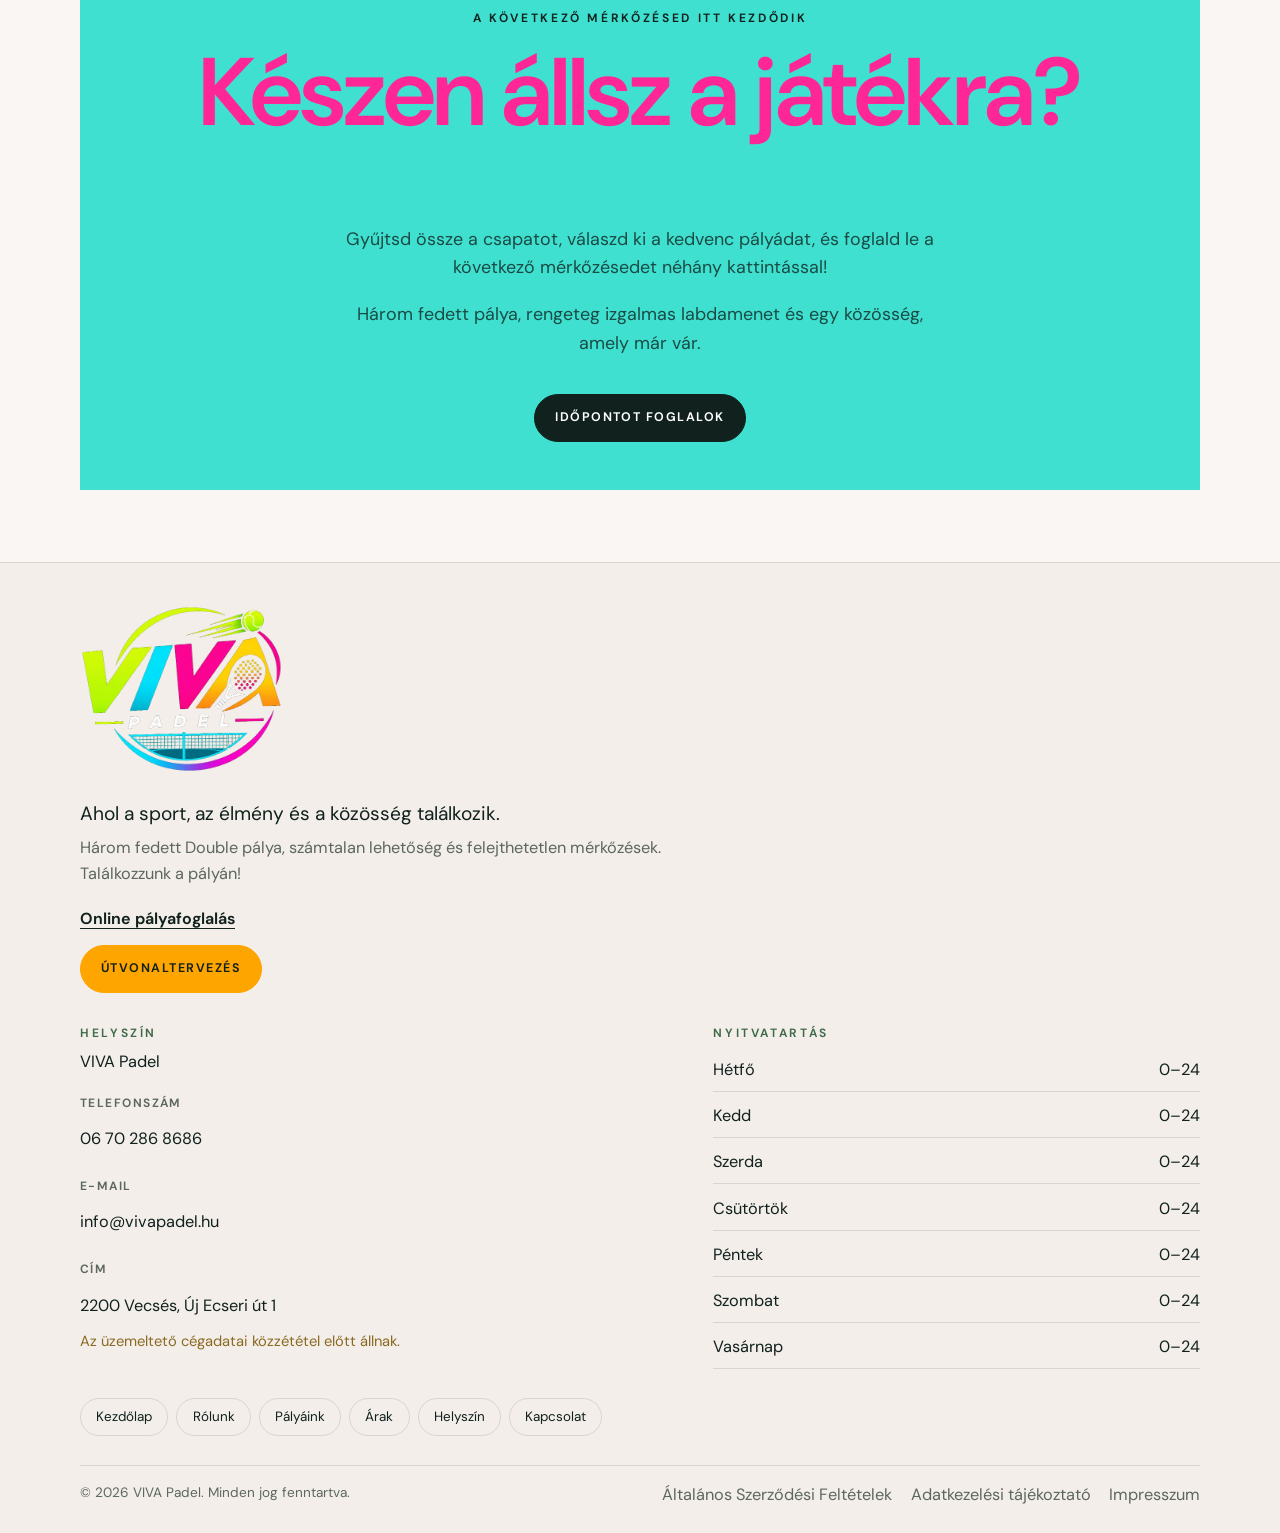
==== commit b46a1e31: "sweety" ====
--- a/web/index.html
+++ b/web/index.html
@@ -234,20 +234,38 @@
       </a>
       <p class="footer-lead"><span class="hu">Ahol a sport, az élmény és a közösség találkozik.</span><span class="en">Where sport, the experience, and the community meet.</span></p>
       <p class="muted footer-text"><span class="hu">Három fedett Double pálya, számtalan lehetőség és felejthetetlen mérkőzések. Találkozzunk a pályán!</span><span class="en">Three indoor Double courts, plenty of ways to play, and matches you will remember. See you on court.</span></p>
-      <p><a class="footer-book" href="https://playtomic.com" target="_blank" rel="noopener noreferrer"><span class="hu">Online pályafoglalás</span><span class="en">Book a court online</span></a></p>
+      <div class="footer-actions">
+        <a class="footer-book" href="https://playtomic.com" target="_blank" rel="noopener noreferrer"><span class="hu">Online pályafoglalás</span><span class="en">Book a court online</span></a>
+        <a class="btn btn-route" href="https://maps.app.goo.gl/bhWNsgsahF2fgR7u5" target="_blank" rel="noopener noreferrer"><span class="hu">Útvonaltervezés</span><span class="en">Directions</span></a>
+      </div>
       <div class="footer-grid">
         <div>
           <p class="kicker"><span class="hu">Helyszín</span><span class="en">Location</span></p>
           <p>VIVA Padel</p>
-          <p class="muted">2200 Vecsés, Új Ecseri út 1</p>
-          <p><a href="tel:+36702868686">06 70 286 8686</a></p>
-          <p><a href="mailto:info@vivapadel.hu">info@vivapadel.hu</a></p>
+          <div class="contact-line">
+            <p class="contact-label"><span class="hu">Telefonszám</span><span class="en">Phone</span></p>
+            <p><a href="tel:+36702868686">06 70 286 8686</a></p>
+          </div>
+          <div class="contact-line">
+            <p class="contact-label"><span class="hu">E-mail</span><span class="en">Email</span></p>
+            <p><a href="mailto:info@vivapadel.hu">info@vivapadel.hu</a></p>
+          </div>
+          <div class="contact-line">
+            <p class="contact-label"><span class="hu">Cím</span><span class="en">Address</span></p>
+            <p>2200 Vecsés, Új Ecseri út 1</p>
+          </div>
           <p class="legal-note"><span class="hu">Az üzemeltető cégadatai közzététel előtt állnak.</span><span class="en">The operator’s company details are still to be published.</span></p>
         </div>
         <div>
           <p class="kicker"><span class="hu">Nyitvatartás</span><span class="en">Hours</span></p>
           <ul class="hours">
-            <li><span><span class="hu">Hétfőtől vasárnapig</span><span class="en">Monday to Sunday</span></span><span>0:00–24:00</span></li>
+            <li><span><span class="hu">Hétfő</span><span class="en">Monday</span></span><span>0–24</span></li>
+            <li><span><span class="hu">Kedd</span><span class="en">Tuesday</span></span><span>0–24</span></li>
+            <li><span><span class="hu">Szerda</span><span class="en">Wednesday</span></span><span>0–24</span></li>
+            <li><span><span class="hu">Csütörtök</span><span class="en">Thursday</span></span><span>0–24</span></li>
+            <li><span><span class="hu">Péntek</span><span class="en">Friday</span></span><span>0–24</span></li>
+            <li><span><span class="hu">Szombat</span><span class="en">Saturday</span></span><span>0–24</span></li>
+            <li><span><span class="hu">Vasárnap</span><span class="en">Sunday</span></span><span>0–24</span></li>
           </ul>
         </div>
       </div>
--- a/web/css/site.css
+++ b/web/css/site.css
@@ -162,6 +162,8 @@
 }
 .btn-lime, .btn-light { background: #40e0d0; color: var(--ink); border-color: #40e0d0; }
 .btn-lime:hover, .btn-light:hover, .header-home .btn-lime:hover { background: #2ecfc0; border-color: #2ecfc0; }
+.btn-route { background: #FFA500; color: var(--ink); border-color: #FFA500; }
+.btn-route:hover { background: #e89400; border-color: #e89400; }
 .btn-ghost { color: #0c6e68; border-color: #40e0d0; }
 .btn-ghost:hover, .hero .btn-ghost:hover { background: #40e0d0; color: var(--ink); border-color: #40e0d0; }
 .hero .btn-ghost { color: #40e0d0; border-color: #40e0d0; }
@@ -373,6 +375,13 @@
   font-size: 1.2rem;
 }
 .footer-text { max-width: 38rem; margin-top: 0; }
+.footer-actions {
+  display: flex;
+  flex-direction: column;
+  align-items: flex-start;
+  gap: 0.85rem;
+  margin: 1.15rem 0 0;
+}
 .footer-book {
   display: inline;
   border: 0;
@@ -388,6 +397,16 @@
   text-decoration: underline;
   text-underline-offset: 0.22em;
 }
+.contact-line { display: grid; gap: 0.12rem; }
+.contact-line p { margin: 0; }
+.contact-label {
+  color: var(--muted);
+  font-size: 0.75rem;
+  font-weight: 650;
+  letter-spacing: 0.12em;
+  text-transform: uppercase;
+}
+.footer-grid .contact-line { margin-top: 0.85rem; }
 .footer-grid {
   display: grid;
   gap: 1.8rem 2.4rem;
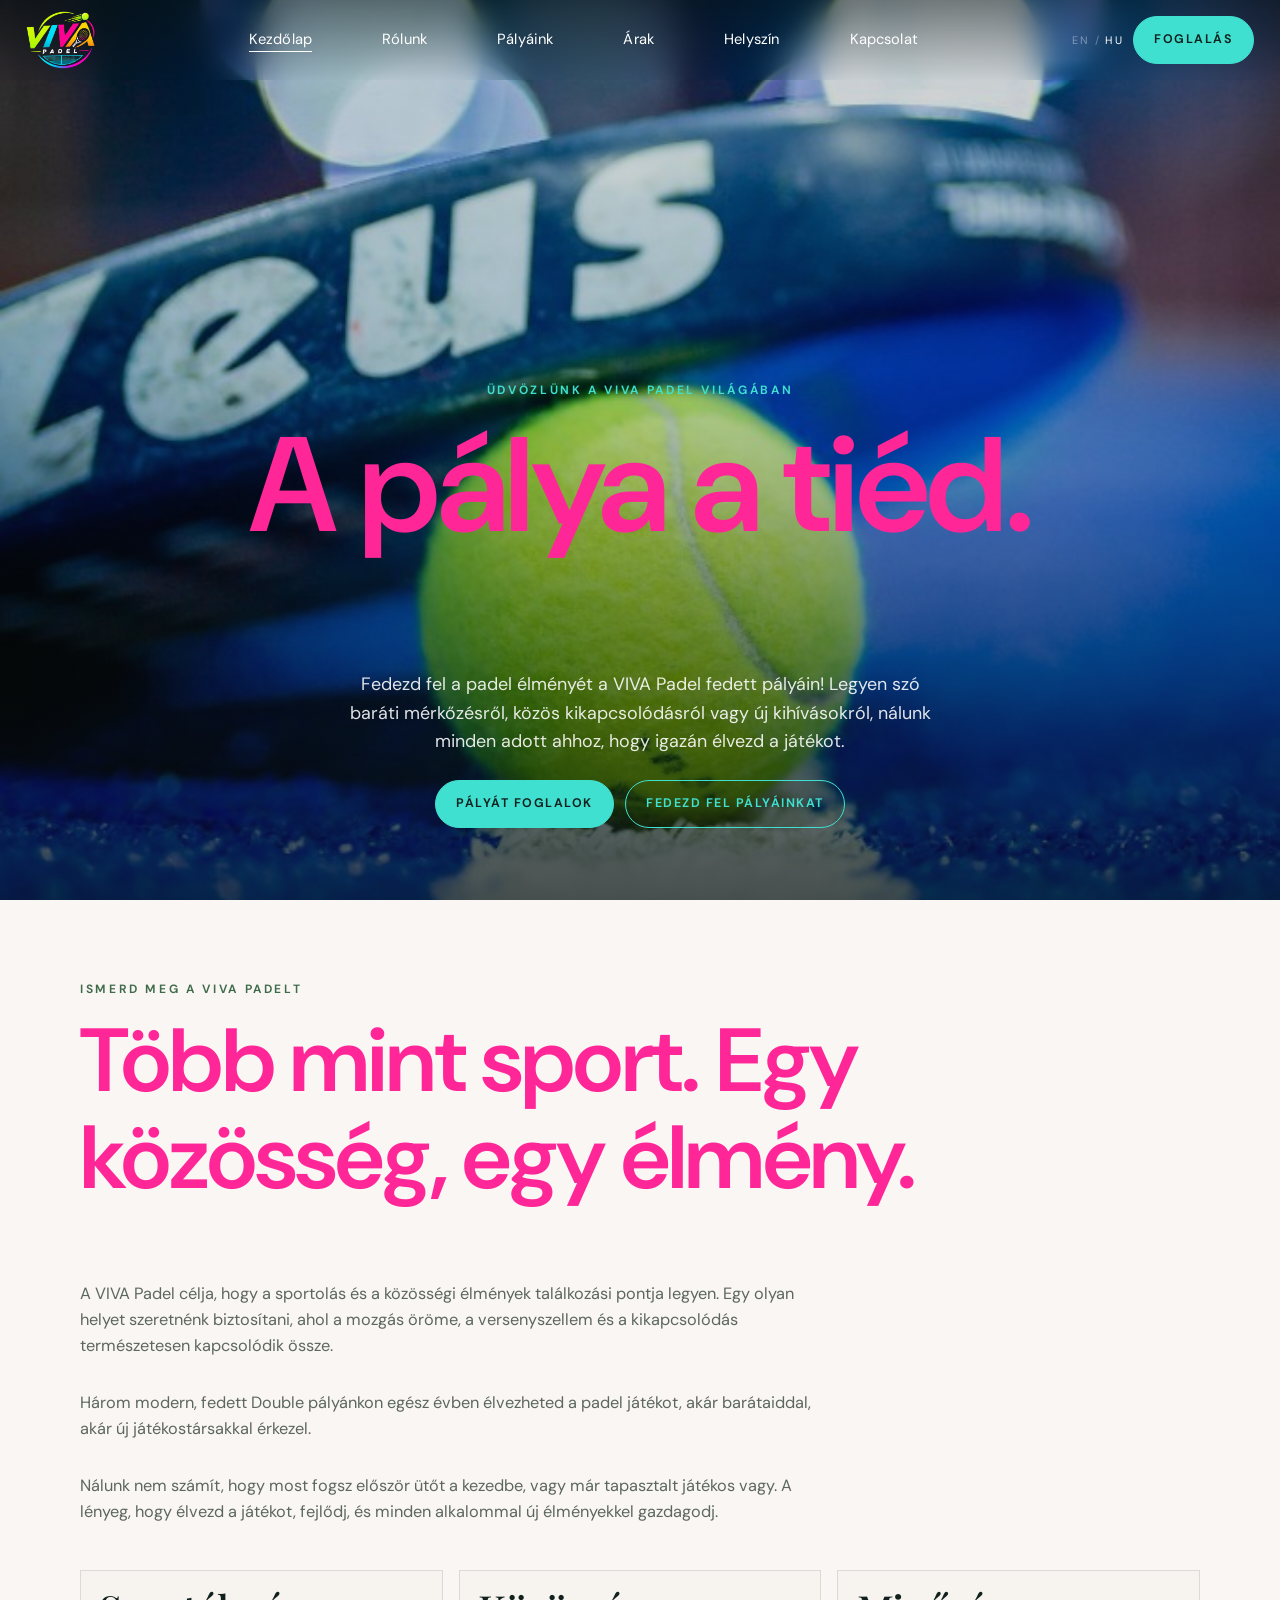
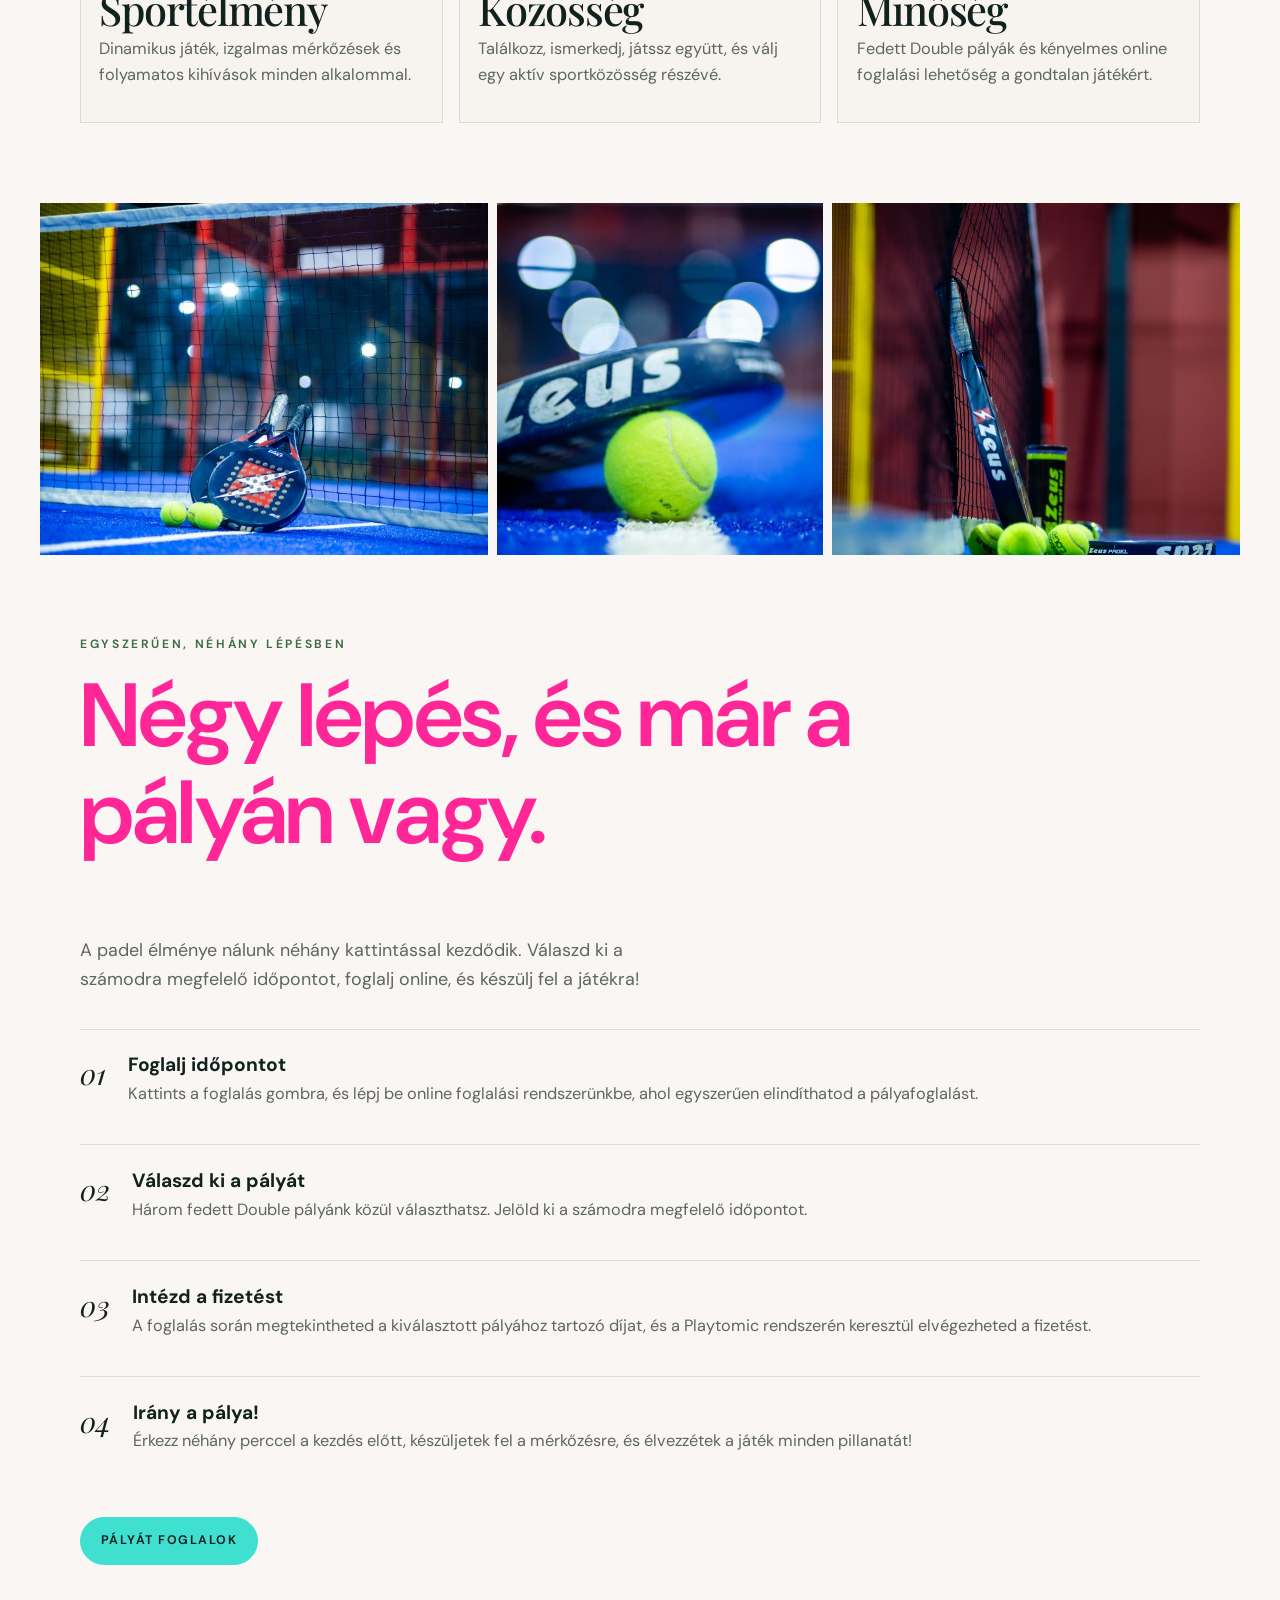
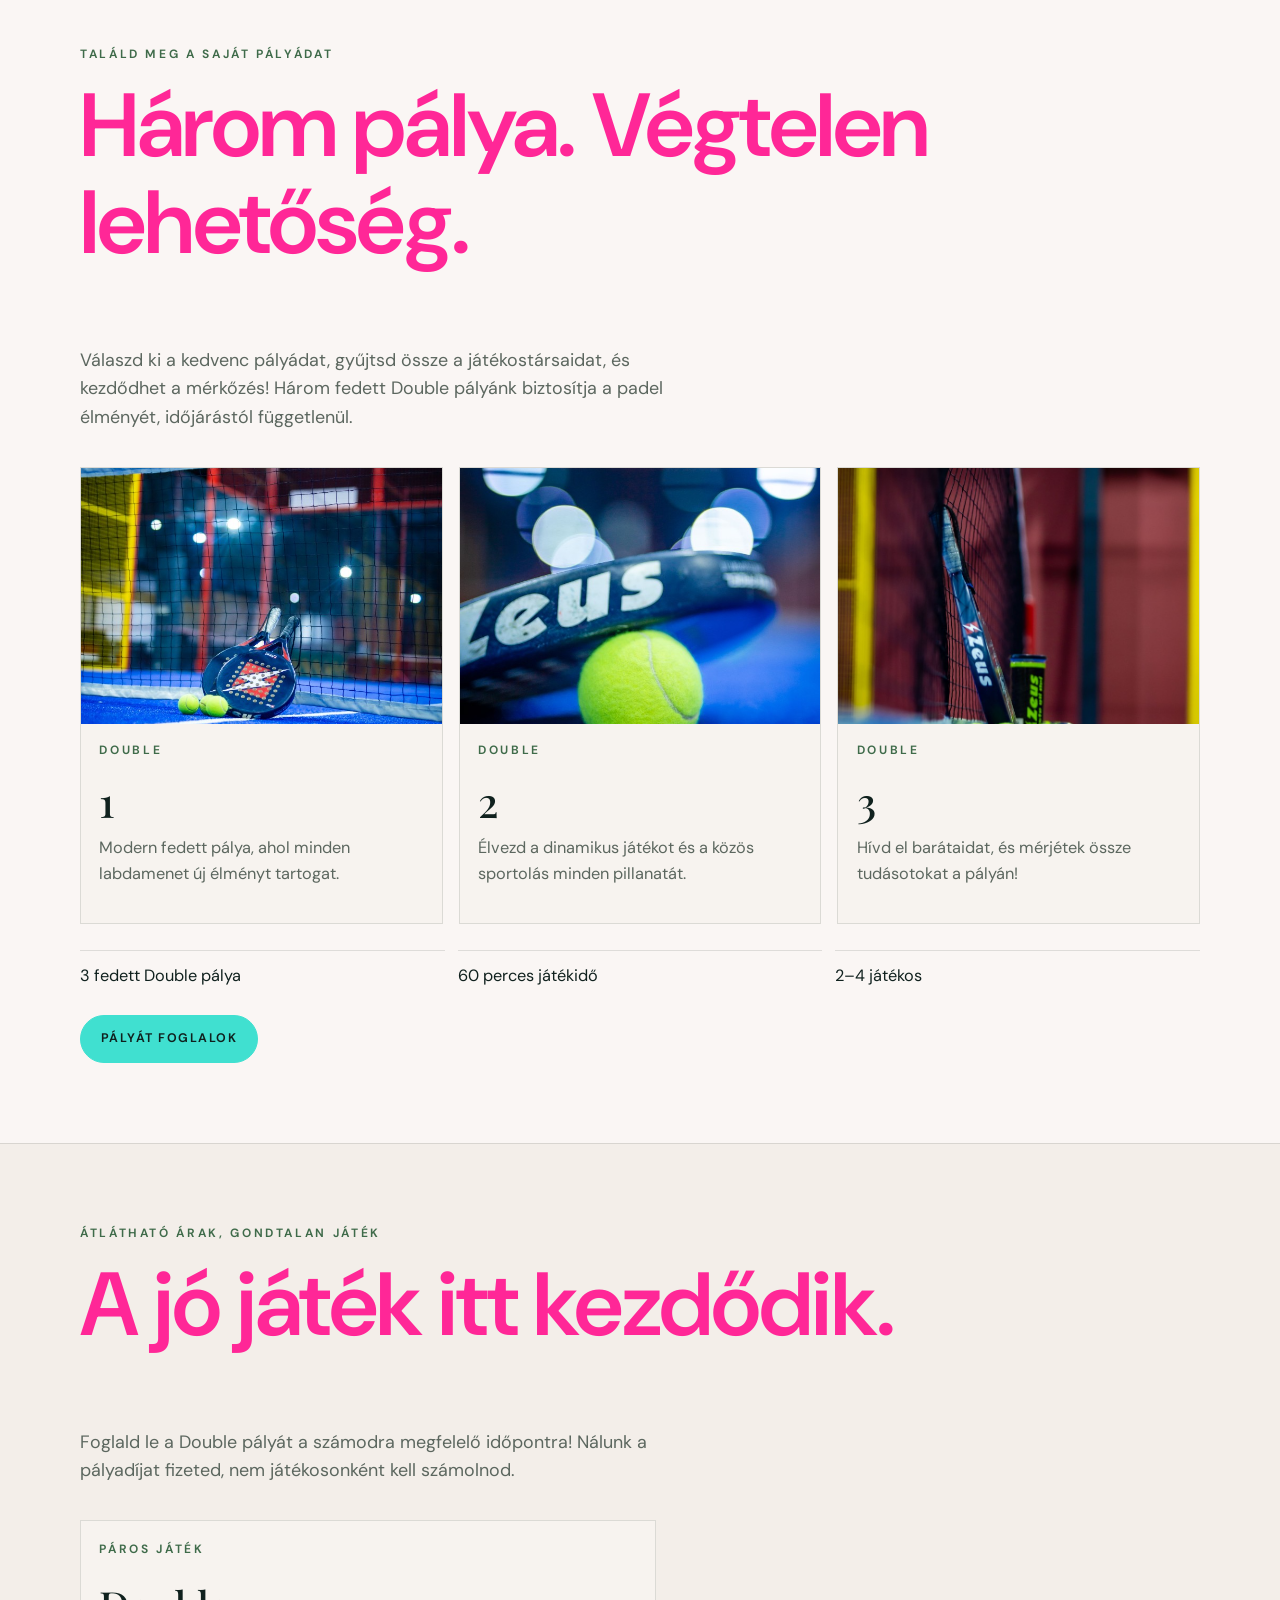
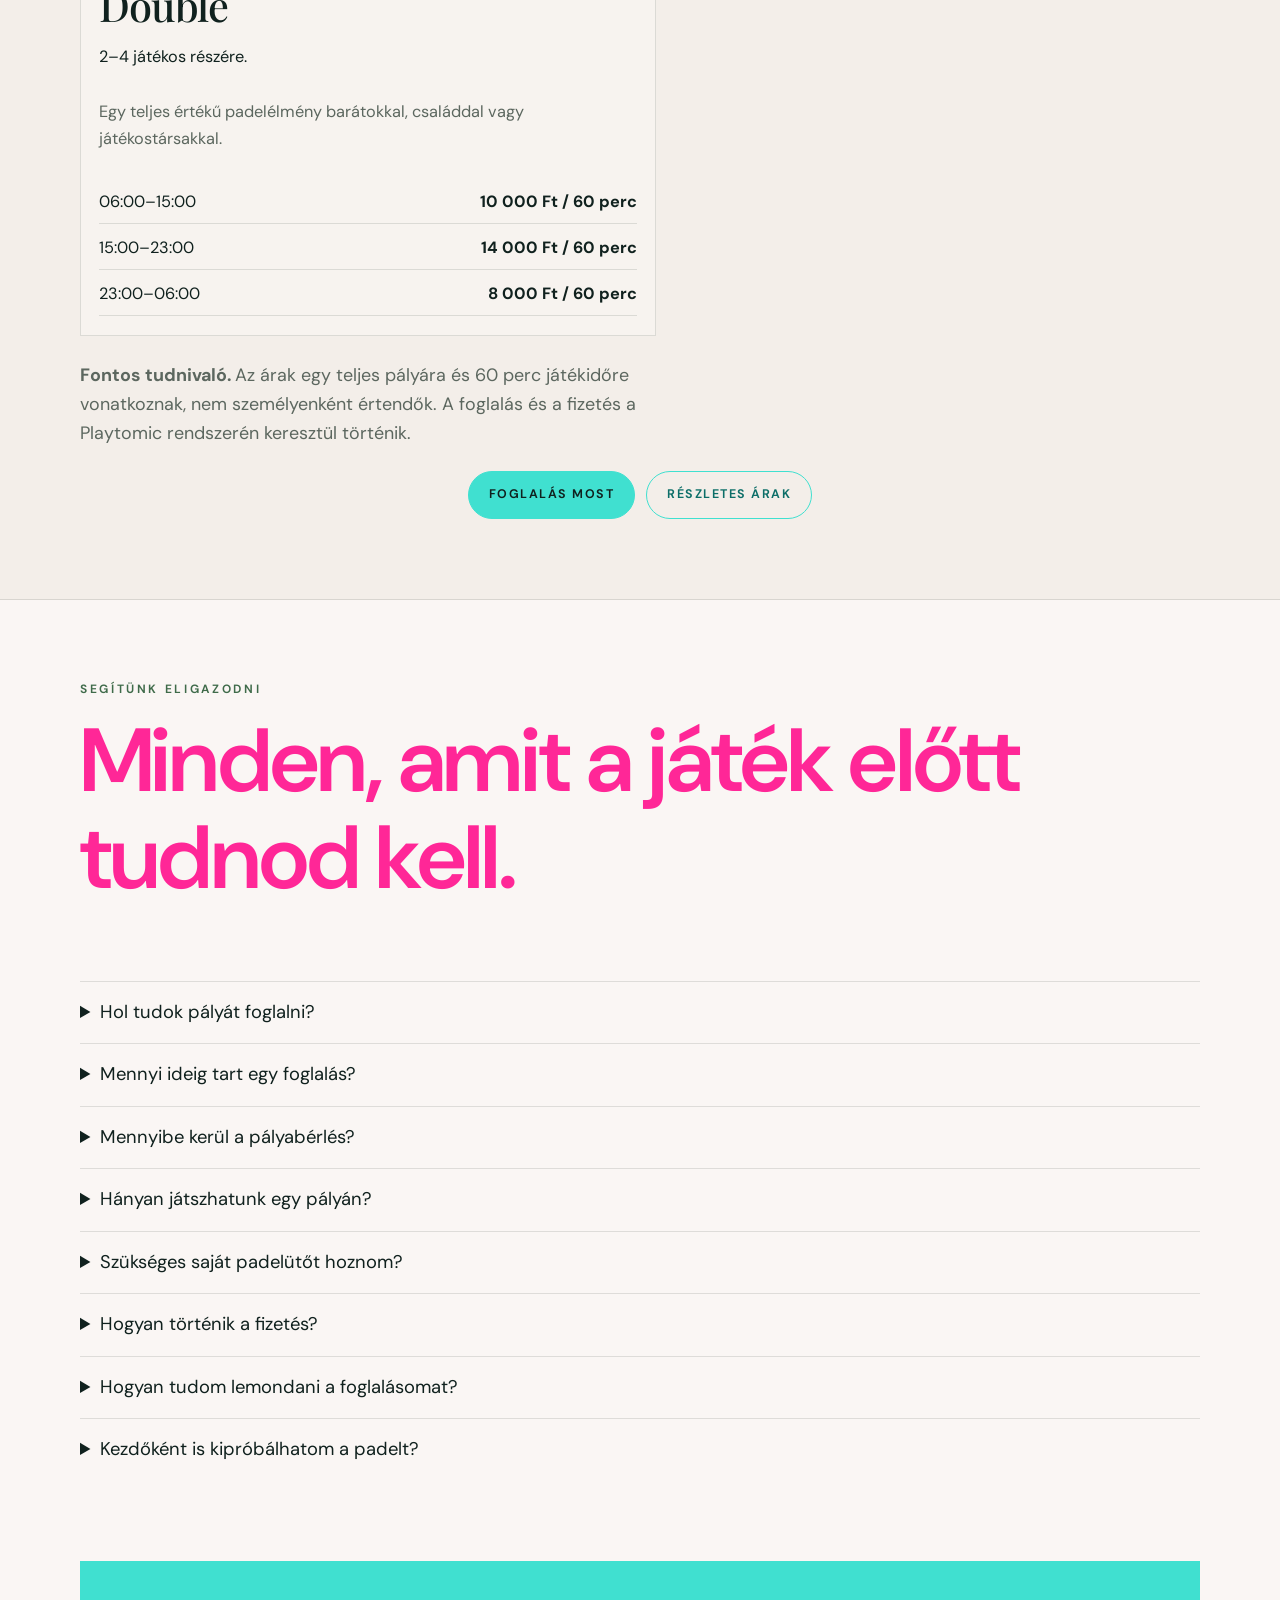
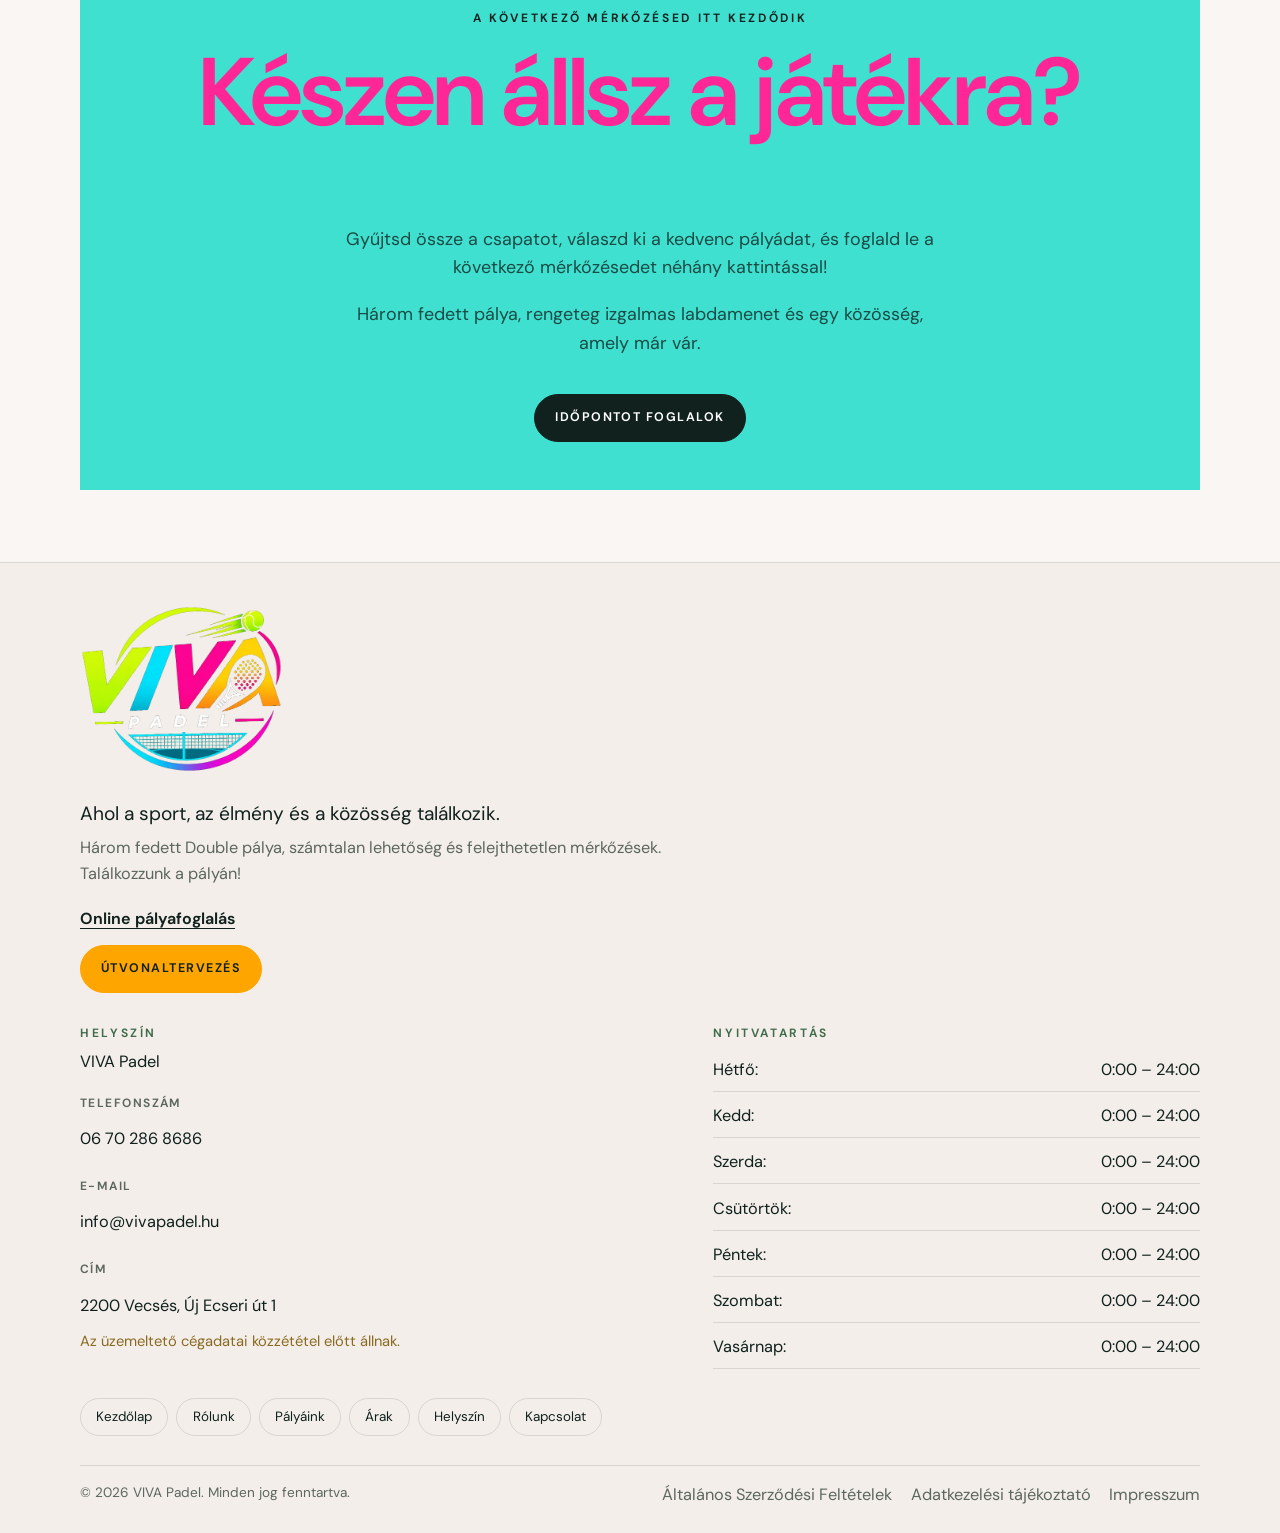
==== commit 956f3fbd: "modyif" ====
--- a/web/index.html
+++ b/web/index.html
@@ -259,13 +259,13 @@
         <div>
           <p class="kicker"><span class="hu">Nyitvatartás</span><span class="en">Hours</span></p>
           <ul class="hours">
-            <li><span><span class="hu">Hétfő</span><span class="en">Monday</span></span><span>0–24</span></li>
-            <li><span><span class="hu">Kedd</span><span class="en">Tuesday</span></span><span>0–24</span></li>
-            <li><span><span class="hu">Szerda</span><span class="en">Wednesday</span></span><span>0–24</span></li>
-            <li><span><span class="hu">Csütörtök</span><span class="en">Thursday</span></span><span>0–24</span></li>
-            <li><span><span class="hu">Péntek</span><span class="en">Friday</span></span><span>0–24</span></li>
-            <li><span><span class="hu">Szombat</span><span class="en">Saturday</span></span><span>0–24</span></li>
-            <li><span><span class="hu">Vasárnap</span><span class="en">Sunday</span></span><span>0–24</span></li>
+            <li><span><span class="hu">Hétfő:</span><span class="en">Monday:</span></span><span>0:00 – 24:00</span></li>
+            <li><span><span class="hu">Kedd:</span><span class="en">Tuesday:</span></span><span>0:00 – 24:00</span></li>
+            <li><span><span class="hu">Szerda:</span><span class="en">Wednesday:</span></span><span>0:00 – 24:00</span></li>
+            <li><span><span class="hu">Csütörtök:</span><span class="en">Thursday:</span></span><span>0:00 – 24:00</span></li>
+            <li><span><span class="hu">Péntek:</span><span class="en">Friday:</span></span><span>0:00 – 24:00</span></li>
+            <li><span><span class="hu">Szombat:</span><span class="en">Saturday:</span></span><span>0:00 – 24:00</span></li>
+            <li><span><span class="hu">Vasárnap:</span><span class="en">Sunday:</span></span><span>0:00 – 24:00</span></li>
           </ul>
         </div>
       </div>
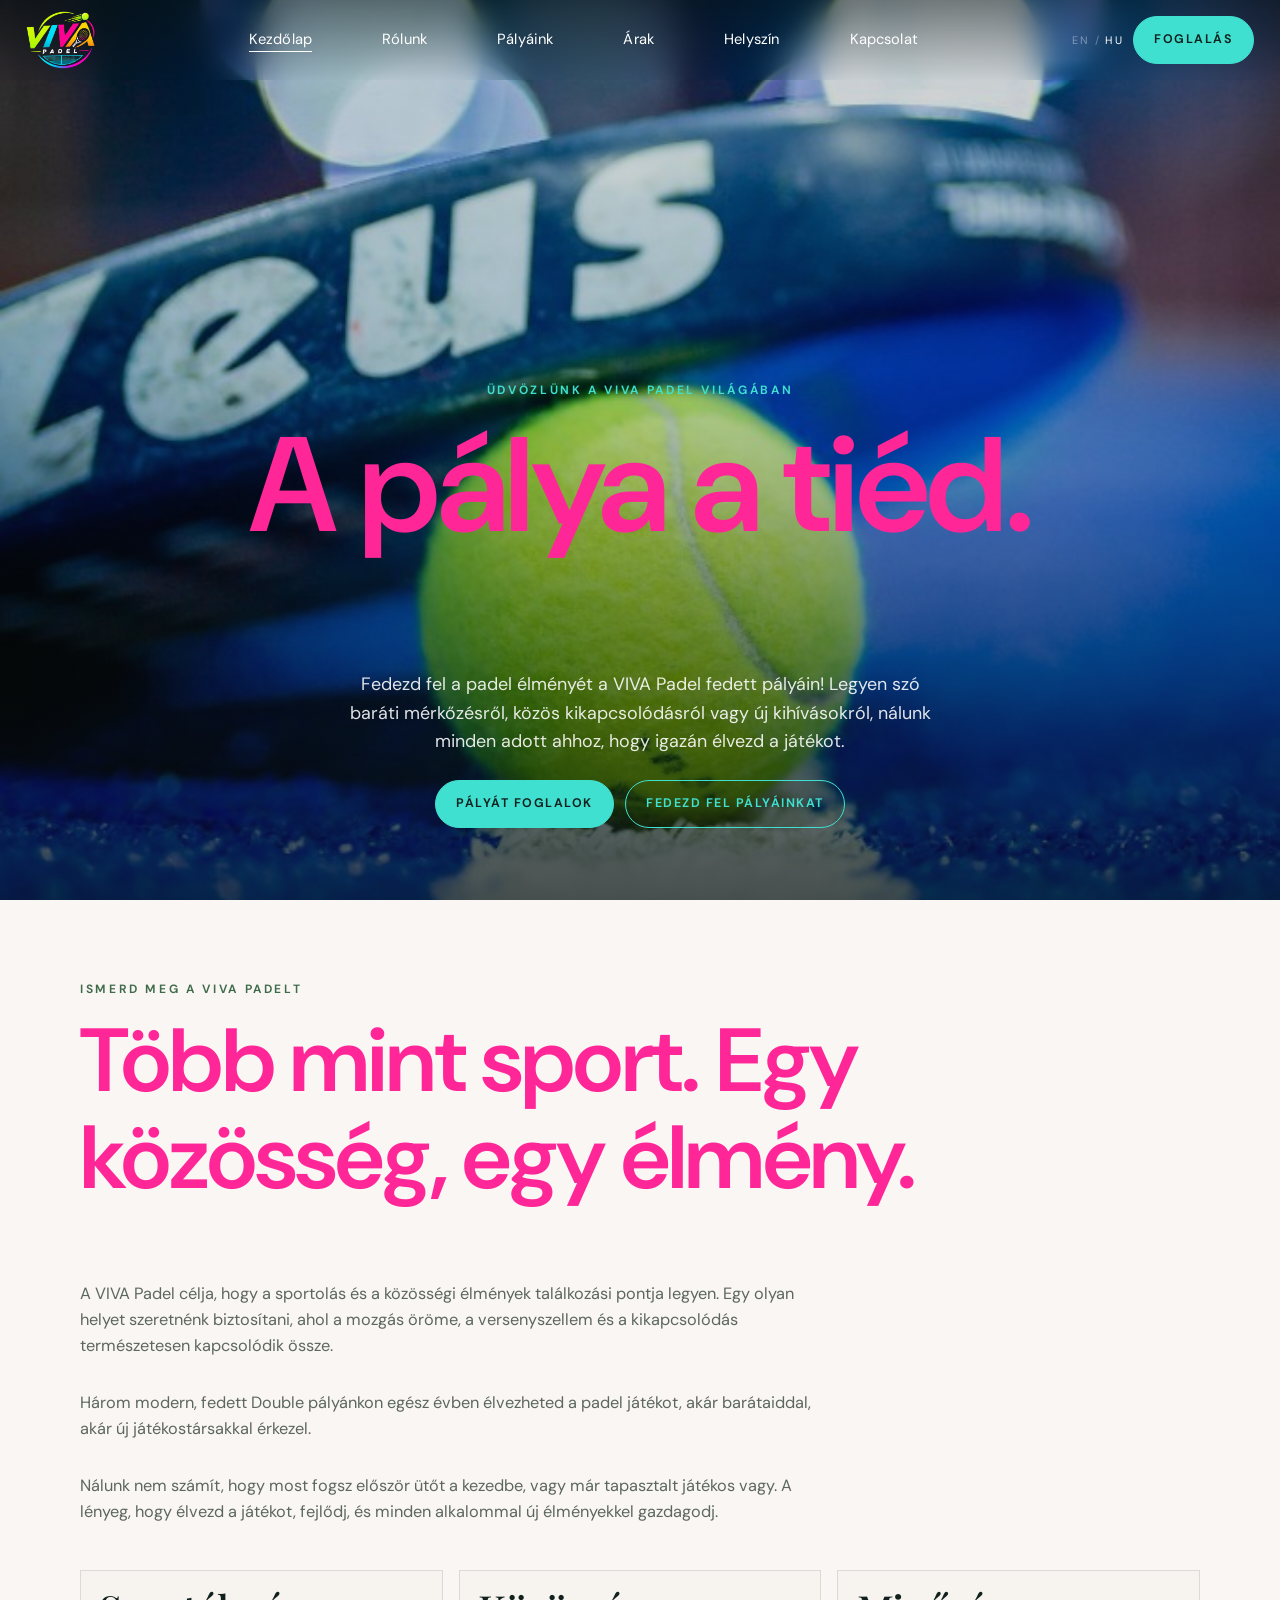
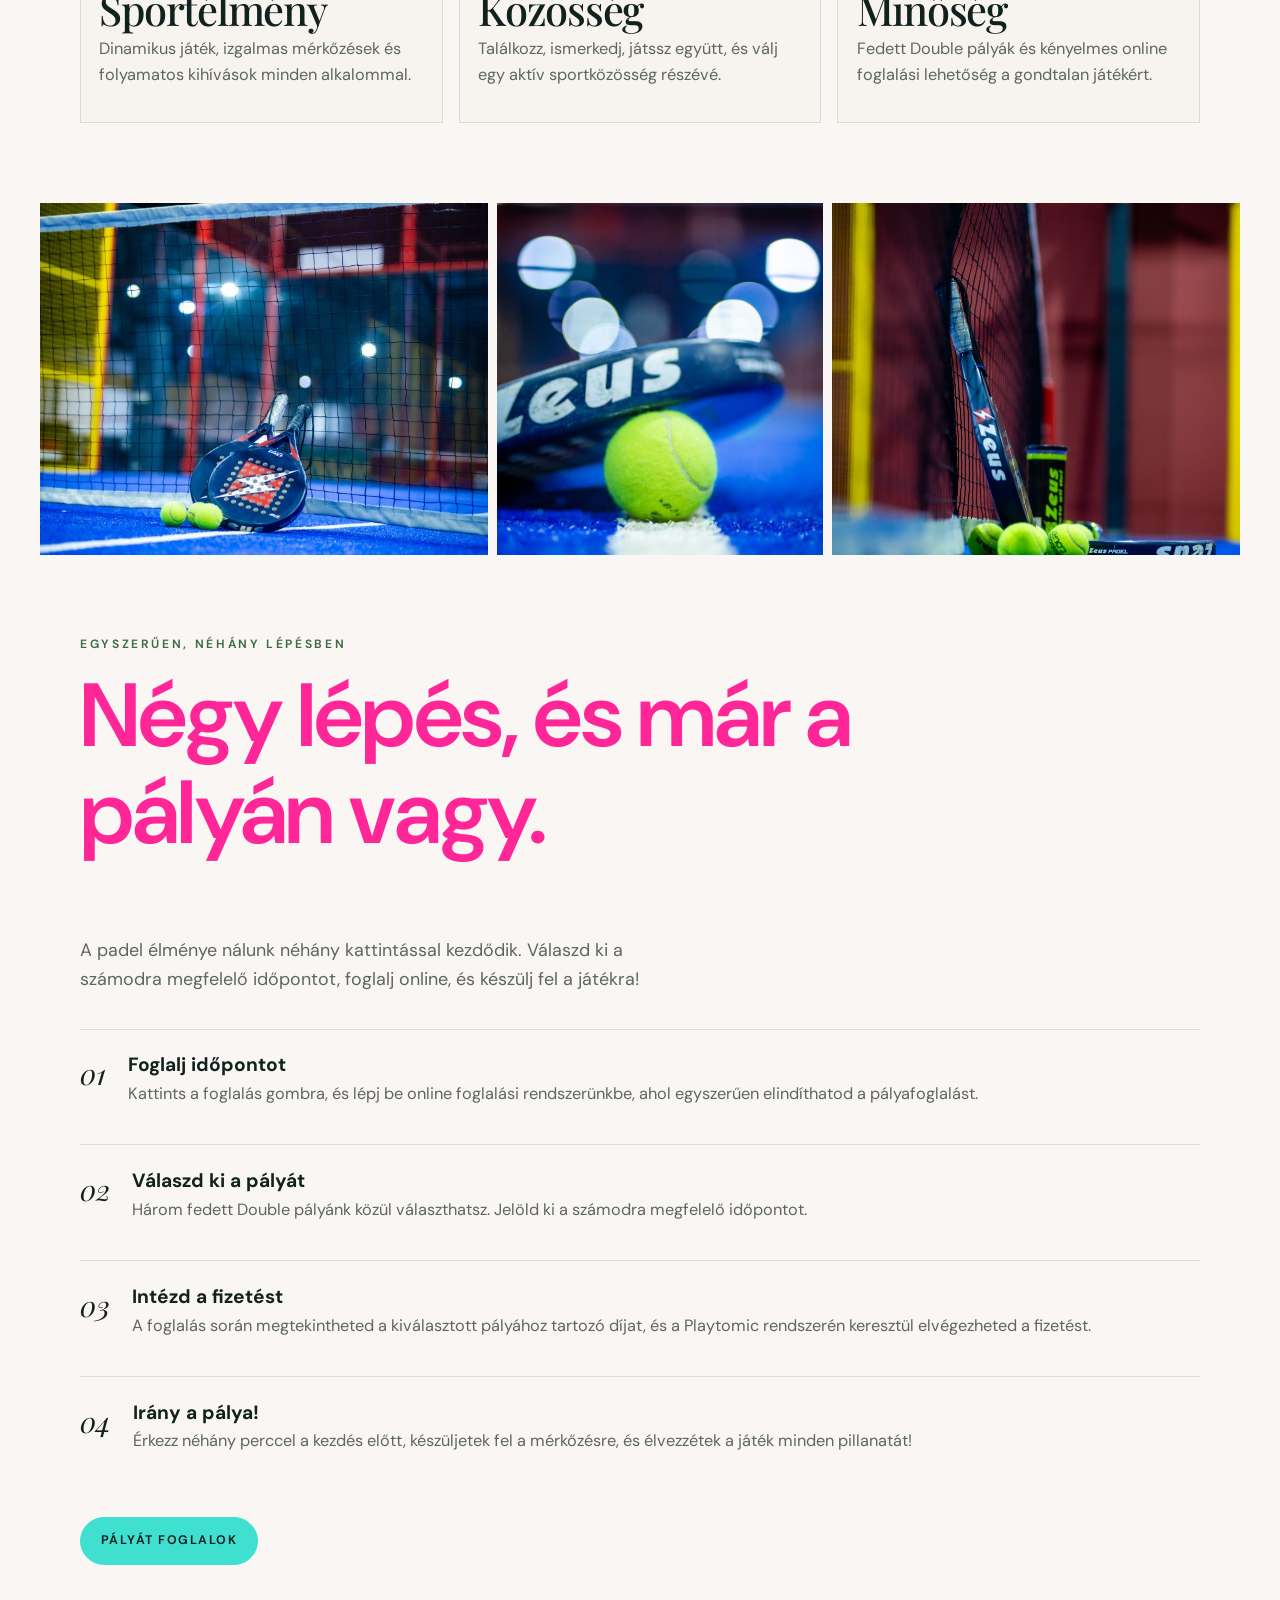
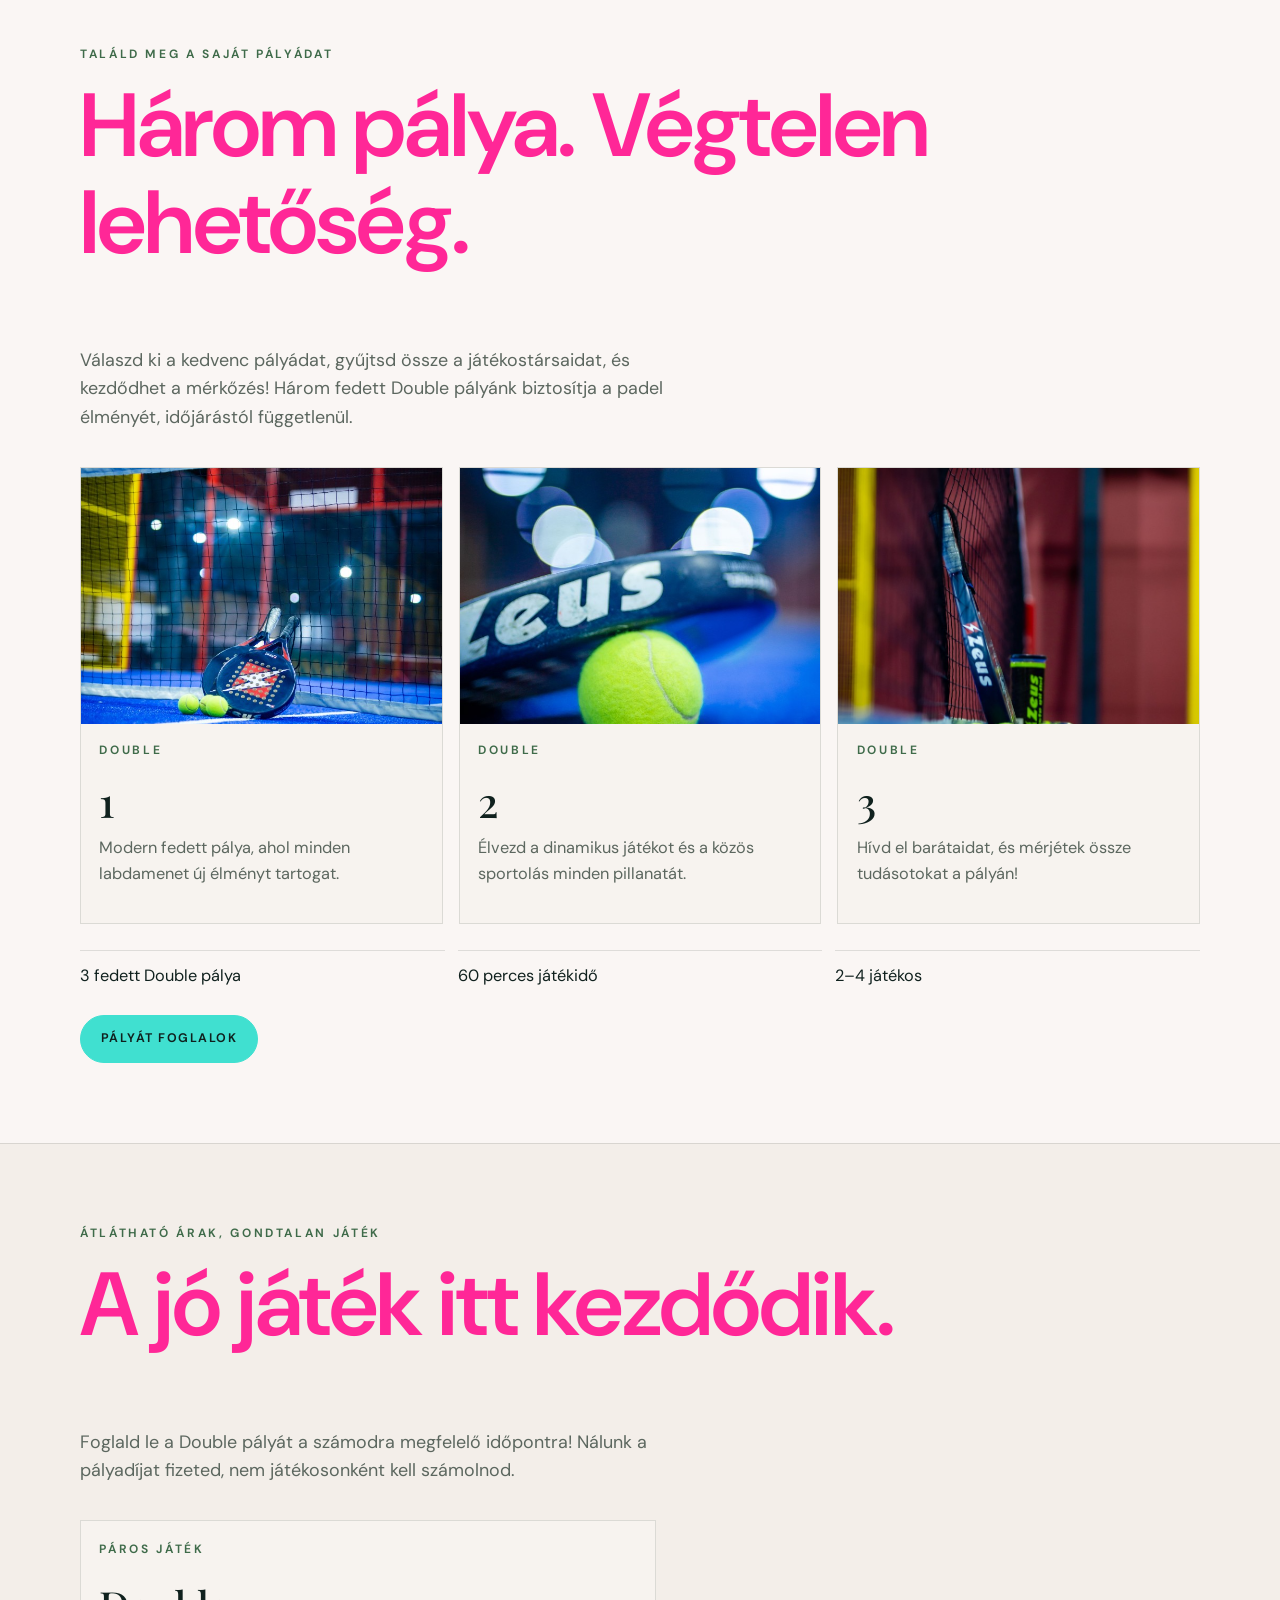
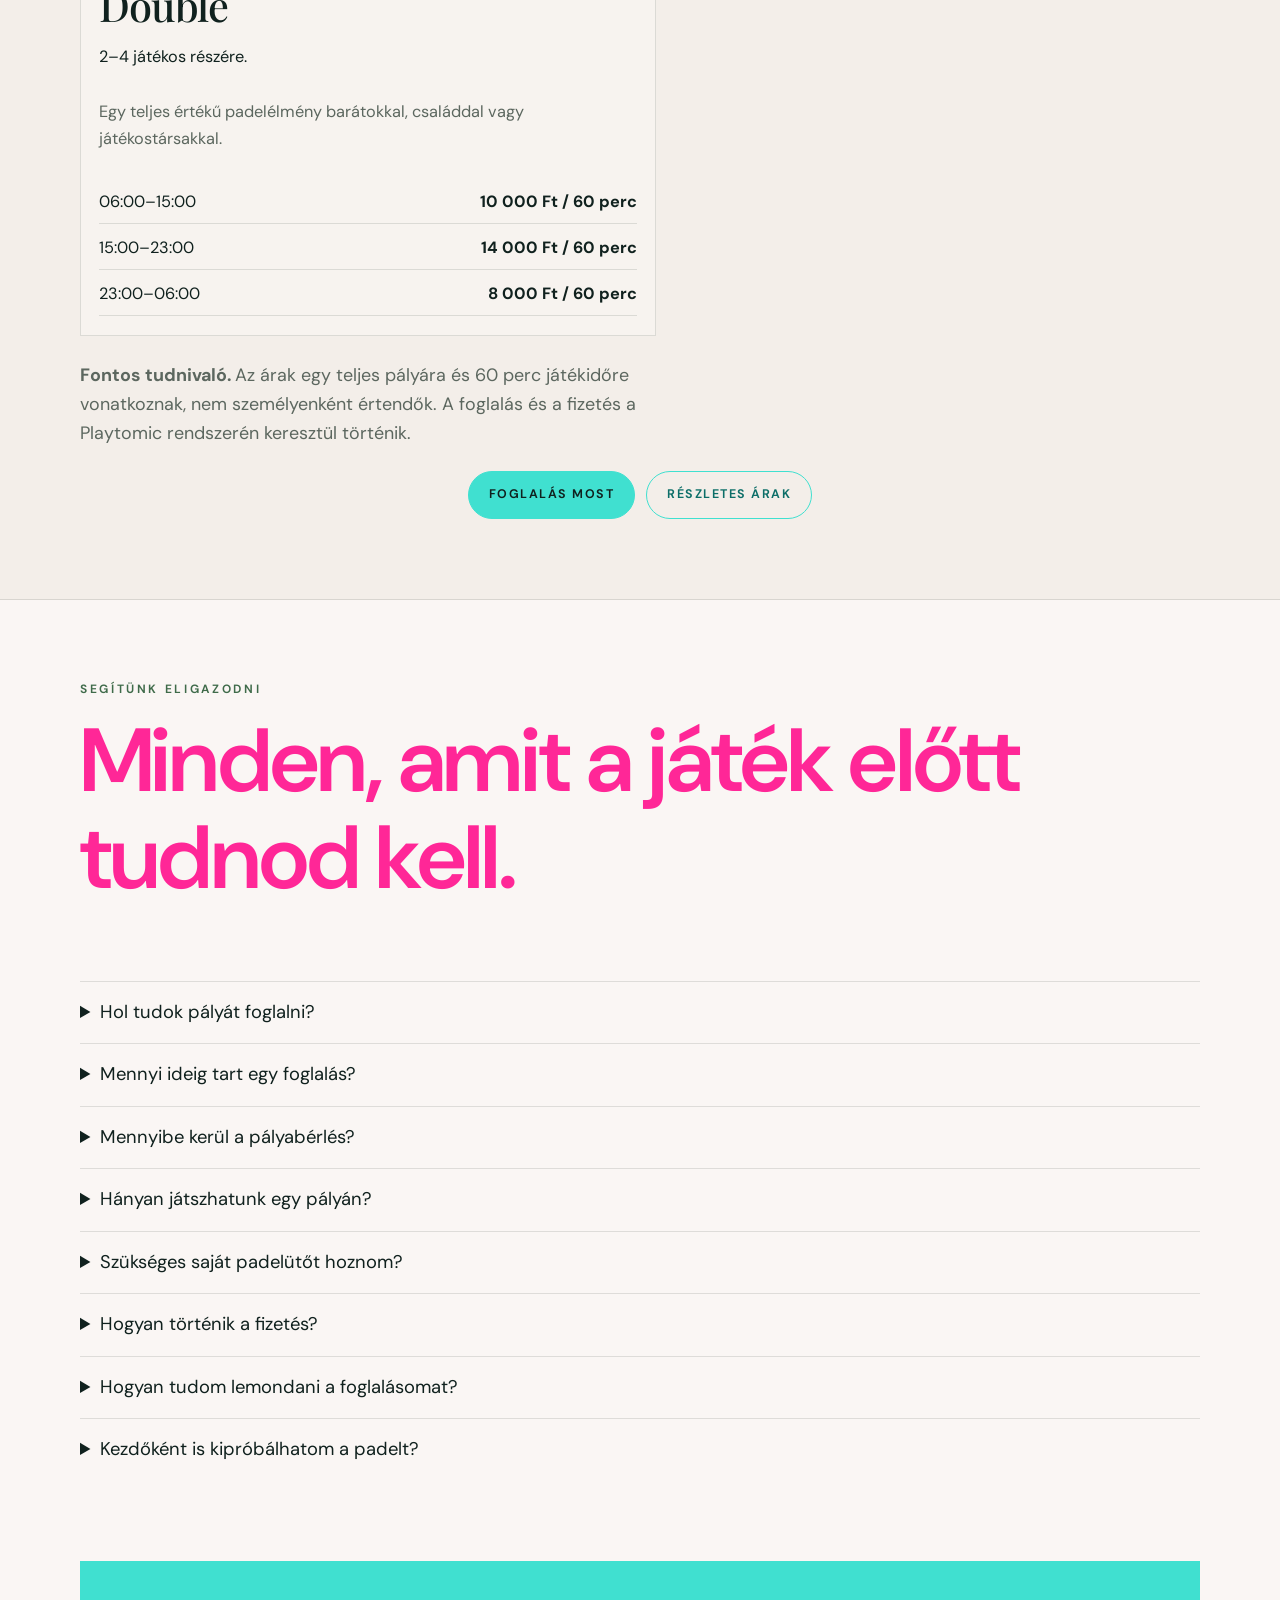
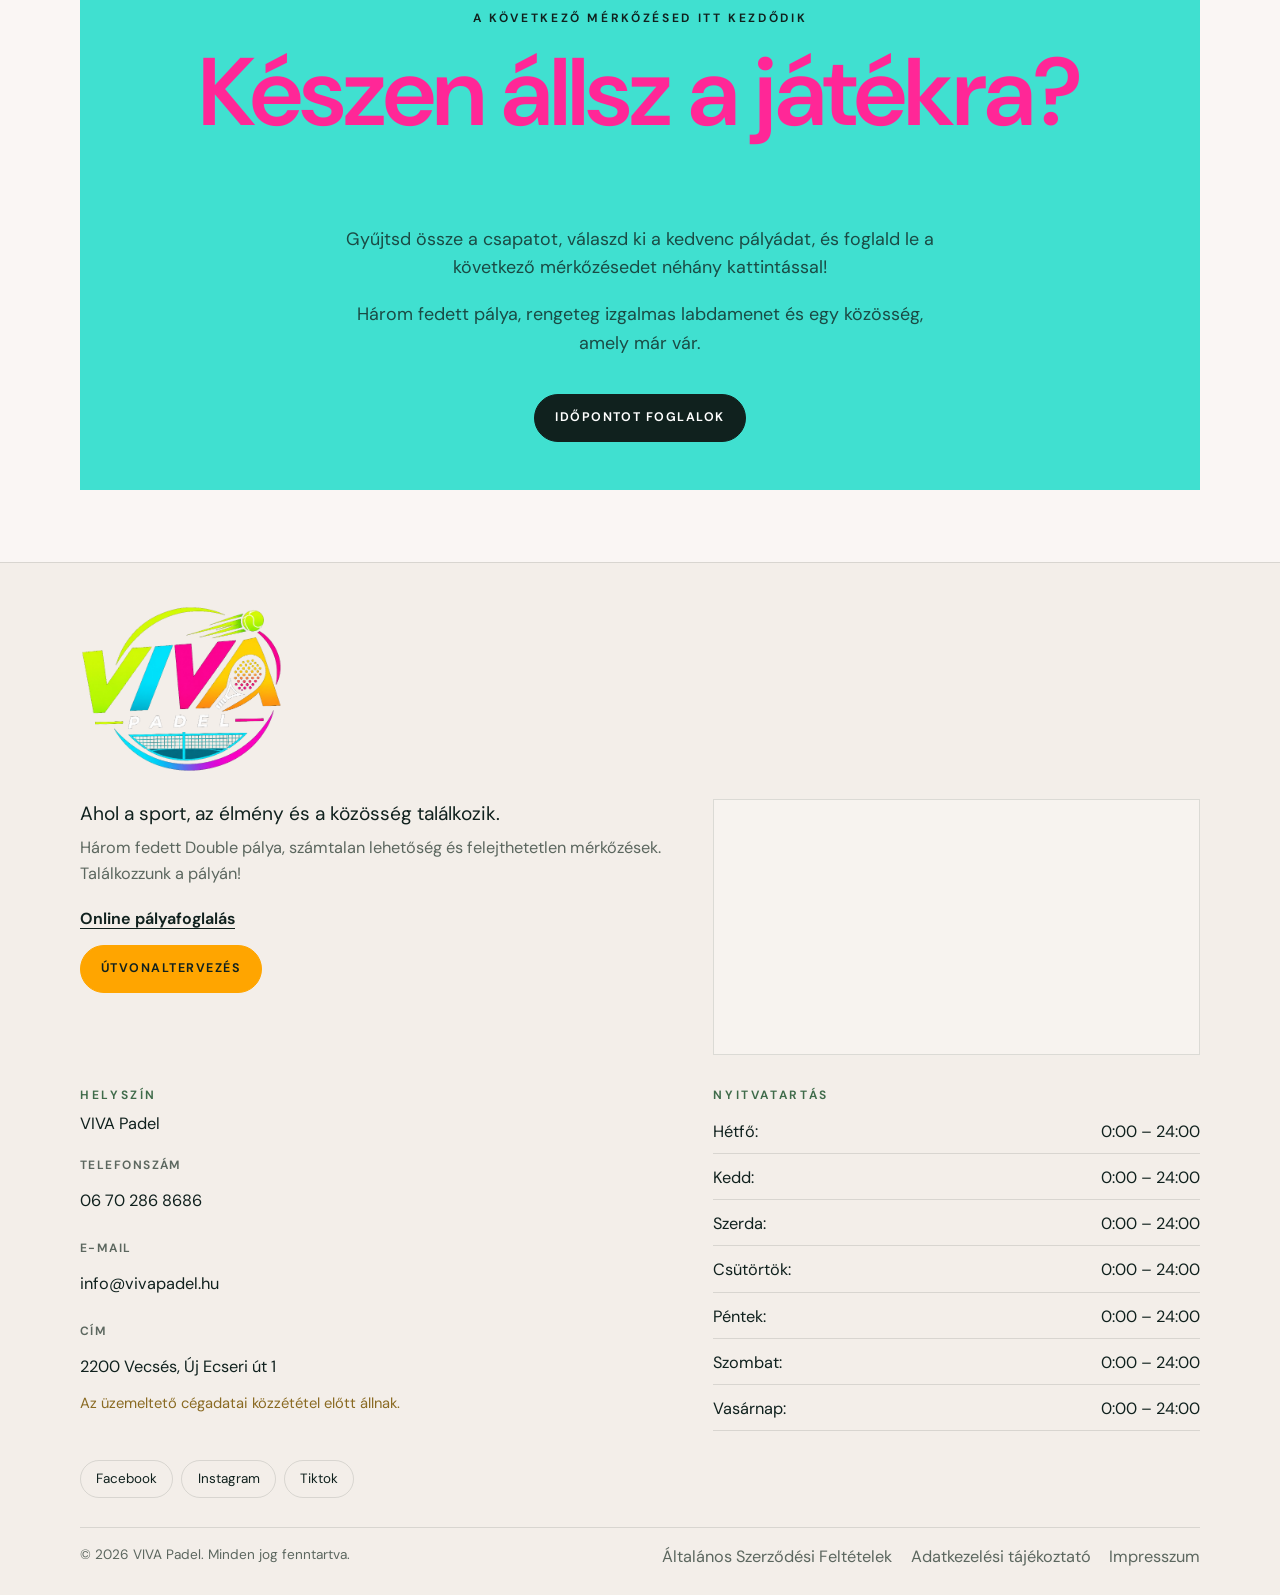
==== commit 0323c438: "nowwer" ====
--- a/web/index.html
+++ b/web/index.html
@@ -232,11 +232,16 @@
       <a href="index.html" class="footer-brand" aria-label="VIVA Padel">
         <img src="images/logo.png" alt="" width="1020" height="850" class="footer-logo">
       </a>
-      <p class="footer-lead"><span class="hu">Ahol a sport, az élmény és a közösség találkozik.</span><span class="en">Where sport, the experience, and the community meet.</span></p>
-      <p class="muted footer-text"><span class="hu">Három fedett Double pálya, számtalan lehetőség és felejthetetlen mérkőzések. Találkozzunk a pályán!</span><span class="en">Three indoor Double courts, plenty of ways to play, and matches you will remember. See you on court.</span></p>
-      <div class="footer-actions">
-        <a class="footer-book" href="https://playtomic.com" target="_blank" rel="noopener noreferrer"><span class="hu">Online pályafoglalás</span><span class="en">Book a court online</span></a>
-        <a class="btn btn-route" href="https://maps.app.goo.gl/bhWNsgsahF2fgR7u5" target="_blank" rel="noopener noreferrer"><span class="hu">Útvonaltervezés</span><span class="en">Directions</span></a>
+      <div class="footer-top">
+        <div>
+          <p class="footer-lead"><span class="hu">Ahol a sport, az élmény és a közösség találkozik.</span><span class="en">Where sport, the experience, and the community meet.</span></p>
+          <p class="muted footer-text"><span class="hu">Három fedett Double pálya, számtalan lehetőség és felejthetetlen mérkőzések. Találkozzunk a pályán!</span><span class="en">Three indoor Double courts, plenty of ways to play, and matches you will remember. See you on court.</span></p>
+          <div class="footer-actions">
+            <a class="footer-book" href="https://playtomic.com" target="_blank" rel="noopener noreferrer"><span class="hu">Online pályafoglalás</span><span class="en">Book a court online</span></a>
+            <a class="btn btn-route" href="https://maps.app.goo.gl/bhWNsgsahF2fgR7u5" target="_blank" rel="noopener noreferrer"><span class="hu">Útvonaltervezés</span><span class="en">Directions</span></a>
+          </div>
+        </div>
+        <iframe class="footer-map" title="VIVA Padel, Vecsés, Új Ecseri út 1" src="https://maps.google.com/maps?q=47.401107,19.2986646&amp;hl=hu&amp;z=16&amp;output=embed" loading="lazy" referrerpolicy="no-referrer-when-downgrade"></iframe>
       </div>
       <div class="footer-grid">
         <div>
@@ -269,13 +274,10 @@
           </ul>
         </div>
       </div>
-      <nav class="footer-pages" data-label-hu="Oldalak" data-label-en="Pages" aria-label="Oldalak">
-        <a href="index.html"><span class="hu">Kezdőlap</span><span class="en">Home</span></a>
-        <a href="rolunk.html"><span class="hu">Rólunk</span><span class="en">About</span></a>
-        <a href="palyak.html"><span class="hu">Pályáink</span><span class="en">Our courts</span></a>
-        <a href="arak.html"><span class="hu">Árak</span><span class="en">Prices</span></a>
-        <a href="helyszin.html"><span class="hu">Helyszín</span><span class="en">Location</span></a>
-        <a href="kapcsolat.html"><span class="hu">Kapcsolat</span><span class="en">Contact</span></a>
+      <nav class="footer-pages" data-label-hu="Közösségi oldalak" data-label-en="Social" aria-label="Közösségi oldalak">
+        <a href="https://www.facebook.com/" target="_blank" rel="noopener noreferrer">Facebook</a>
+        <a href="https://www.instagram.com/" target="_blank" rel="noopener noreferrer">Instagram</a>
+        <a href="https://www.tiktok.com/" target="_blank" rel="noopener noreferrer">Tiktok</a>
       </nav>
       <div class="footer-bottom">
         <p class="fine">© <span class="year">2026</span> VIVA Padel. <span class="hu">Minden jog fenntartva.</span><span class="en">All rights reserved.</span></p>
--- a/web/css/site.css
+++ b/web/css/site.css
@@ -105,8 +105,13 @@
 }
 .nav-desktop a[aria-current="page"] { border-bottom: 1px solid currentColor; }
 .header-actions { display: flex; align-items: center; gap: 0.6rem; }
-.header-actions .lang-switch,
-.header-actions .btn { display: none; }
+.header-actions .lang-switch { display: none; }
+.header-actions .btn {
+  display: inline-flex;
+  min-height: 2.6rem;
+  padding: 0 0.85rem;
+  font-size: 0.72rem;
+}
 .header-home .btn-lime {
   background: #40e0d0;
   color: var(--ink);
@@ -369,10 +374,22 @@
   width: auto;
   background: transparent;
 }
+.footer-top {
+  display: grid;
+  gap: 1.4rem 2.4rem;
+  align-items: stretch;
+  margin-top: 1.1rem;
+}
 .footer-lead {
   max-width: 34rem;
-  margin: 1.1rem 0 0.35rem;
+  margin: 0 0 0.35rem;
   font-size: 1.2rem;
+}
+.footer-map {
+  width: 100%;
+  height: 16rem;
+  border: 1px solid var(--line);
+  background: var(--card);
 }
 .footer-text { max-width: 38rem; margin-top: 0; }
 .footer-actions {
@@ -510,10 +527,16 @@
   }
   .nav-desktop { display: flex; justify-content: space-evenly; align-items: center; width: 100%; padding-inline: 3.5rem; }
   .header-actions .lang-switch { display: inline-flex; }
-  .header-actions .btn { display: inline-flex; }
+  .header-actions .btn {
+    display: inline-flex;
+    min-height: 3rem;
+    padding: 0.75rem 1.25rem;
+    font-size: 0.78rem;
+  }
   .menu-button { display: none; }
   .brand-logo { height: 3.6rem; }
-  .footer-grid { grid-template-columns: 1.1fr 0.9fr; }
+  .footer-grid, .footer-top { grid-template-columns: 1.1fr 0.9fr; }
+  .footer-map { height: 100%; min-height: 16rem; }
   .split { grid-template-columns: 1.1fr 0.9fr; }
   .court-grid { grid-template-columns: 1fr 1fr 1fr; }
   .card-grid { grid-template-columns: 1fr 1fr; }
